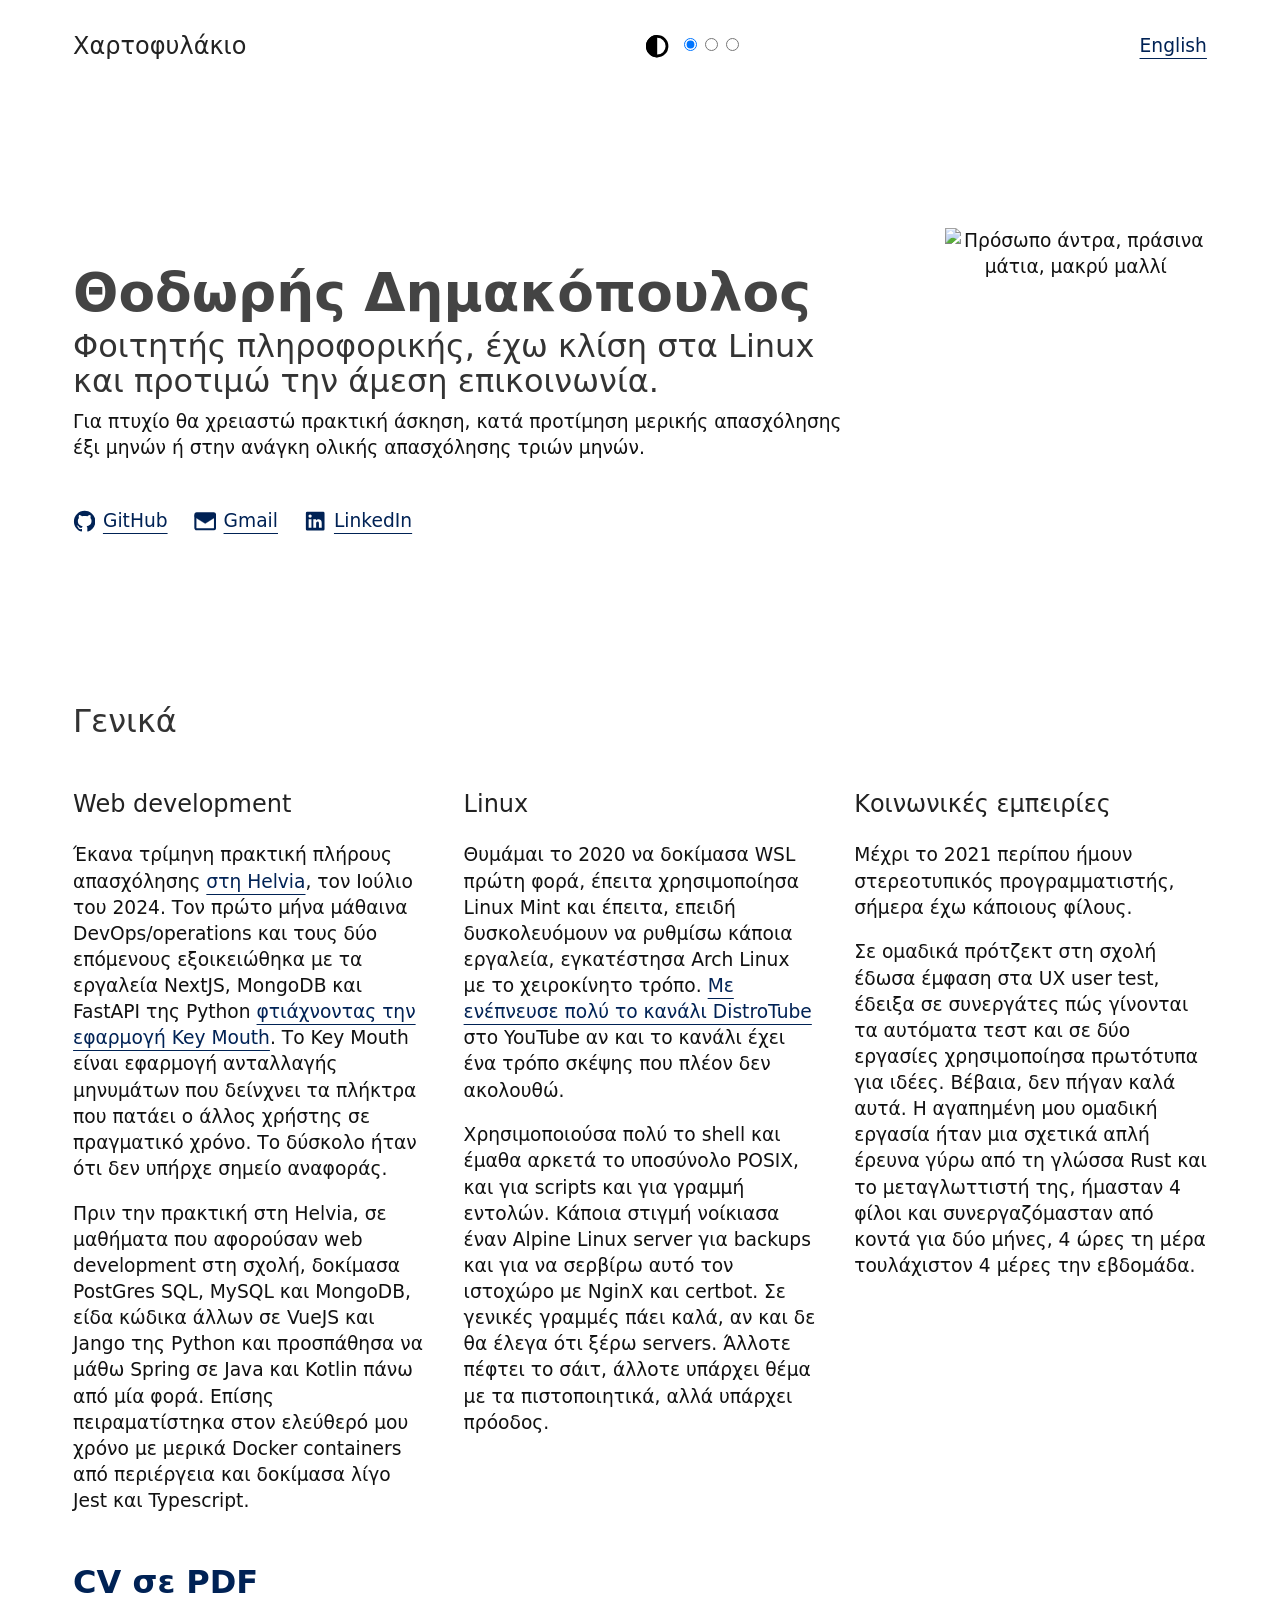
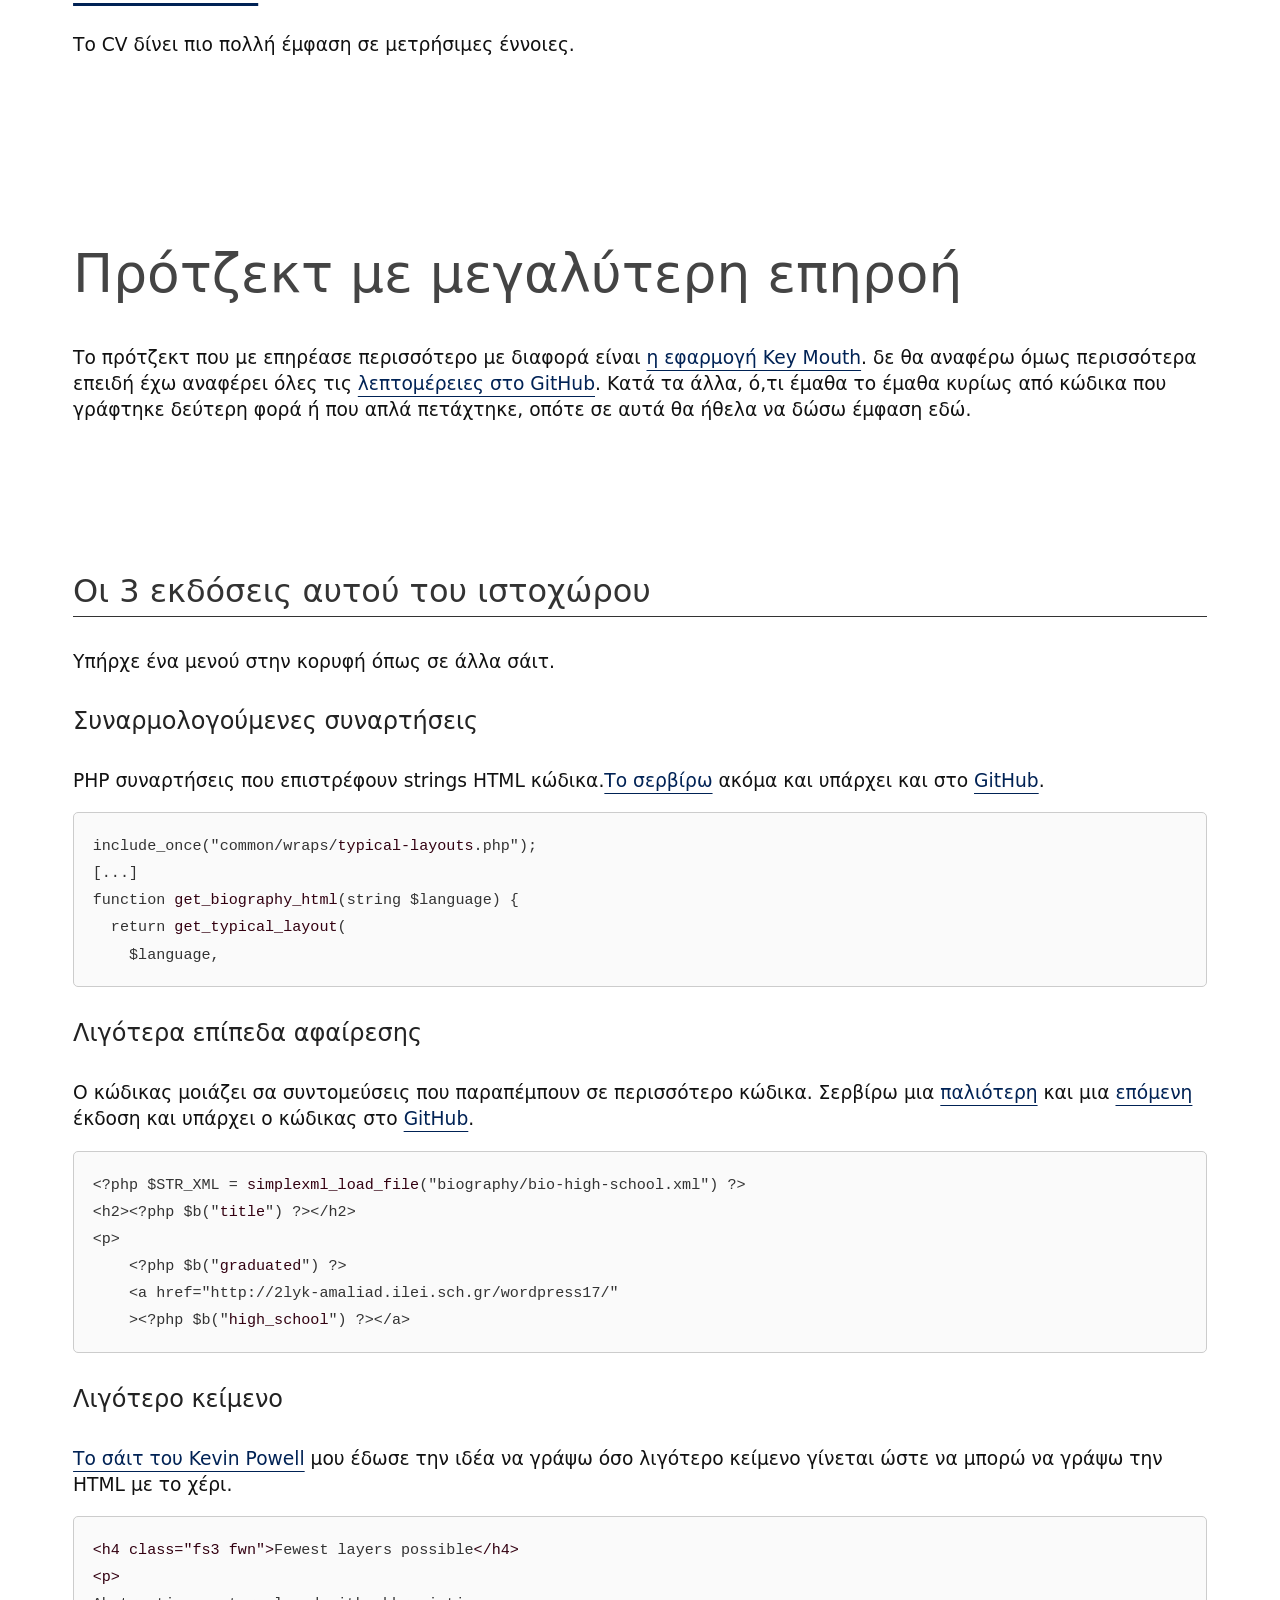
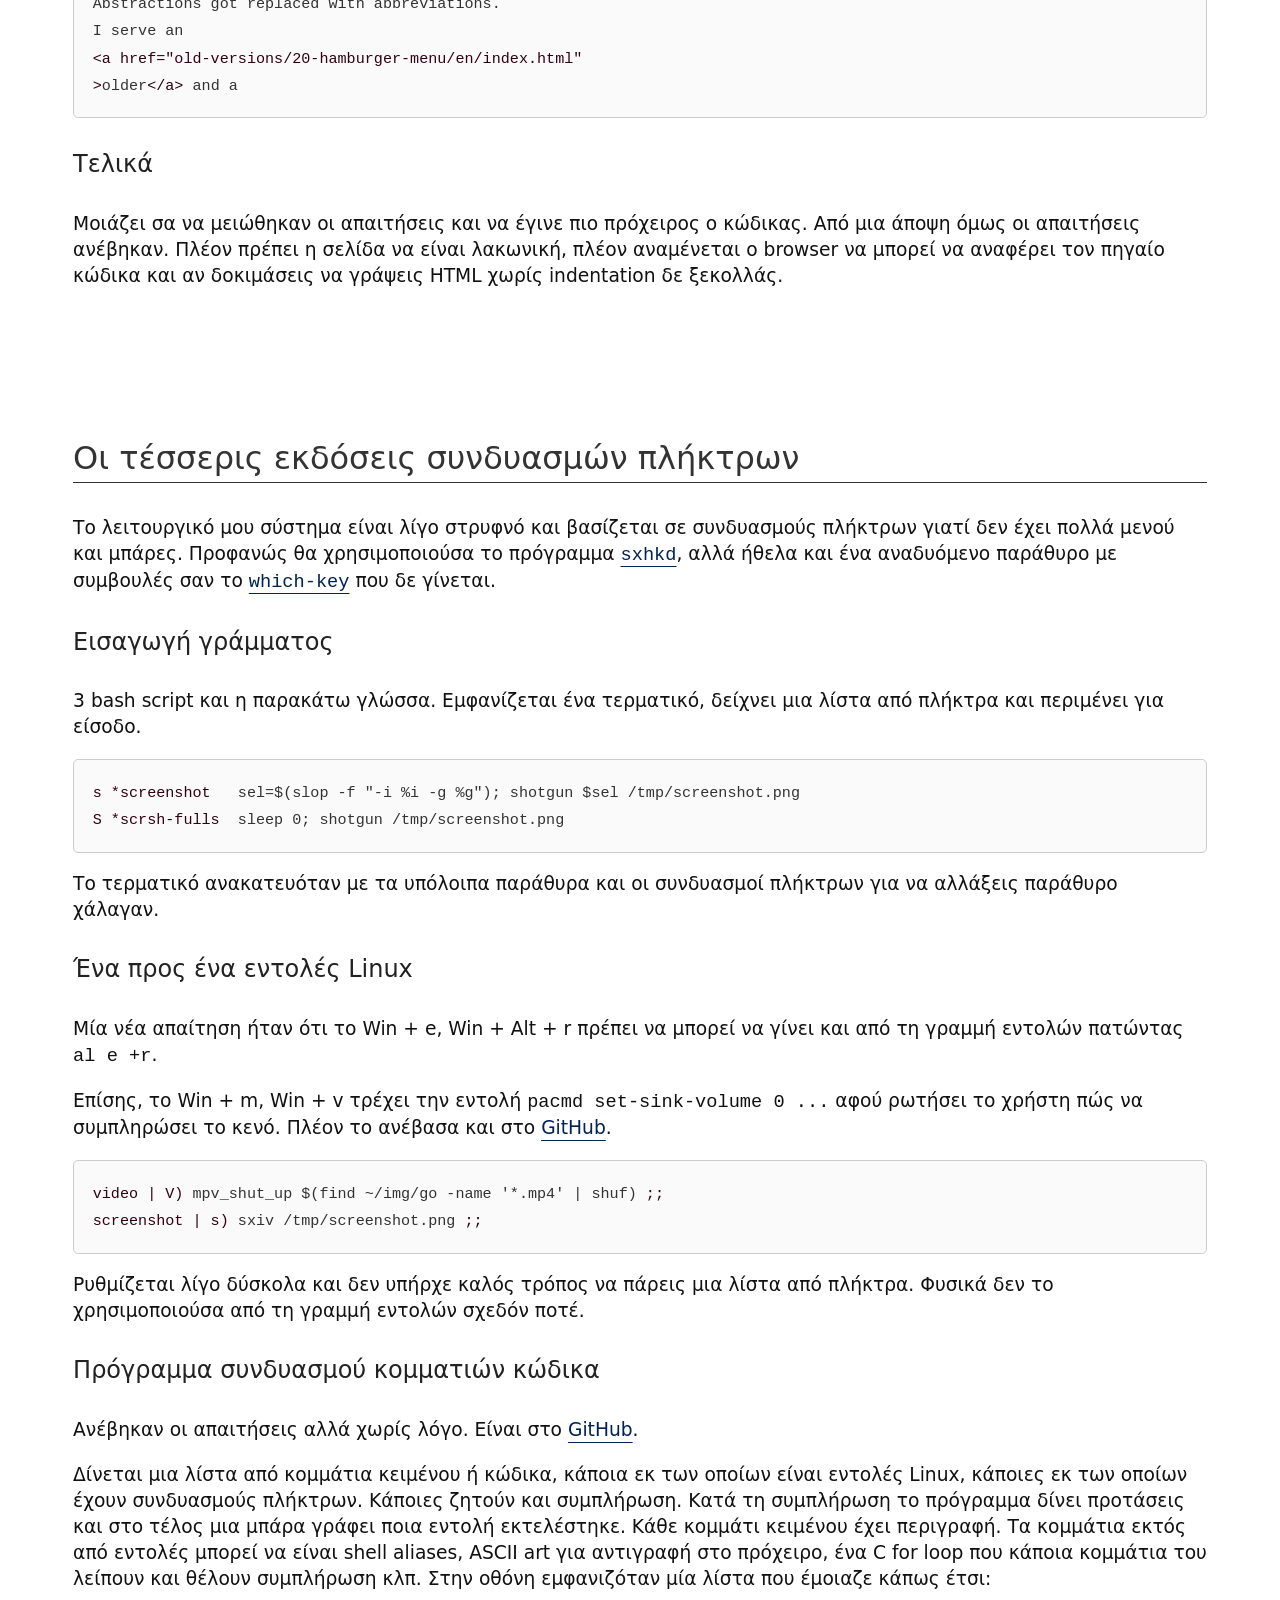
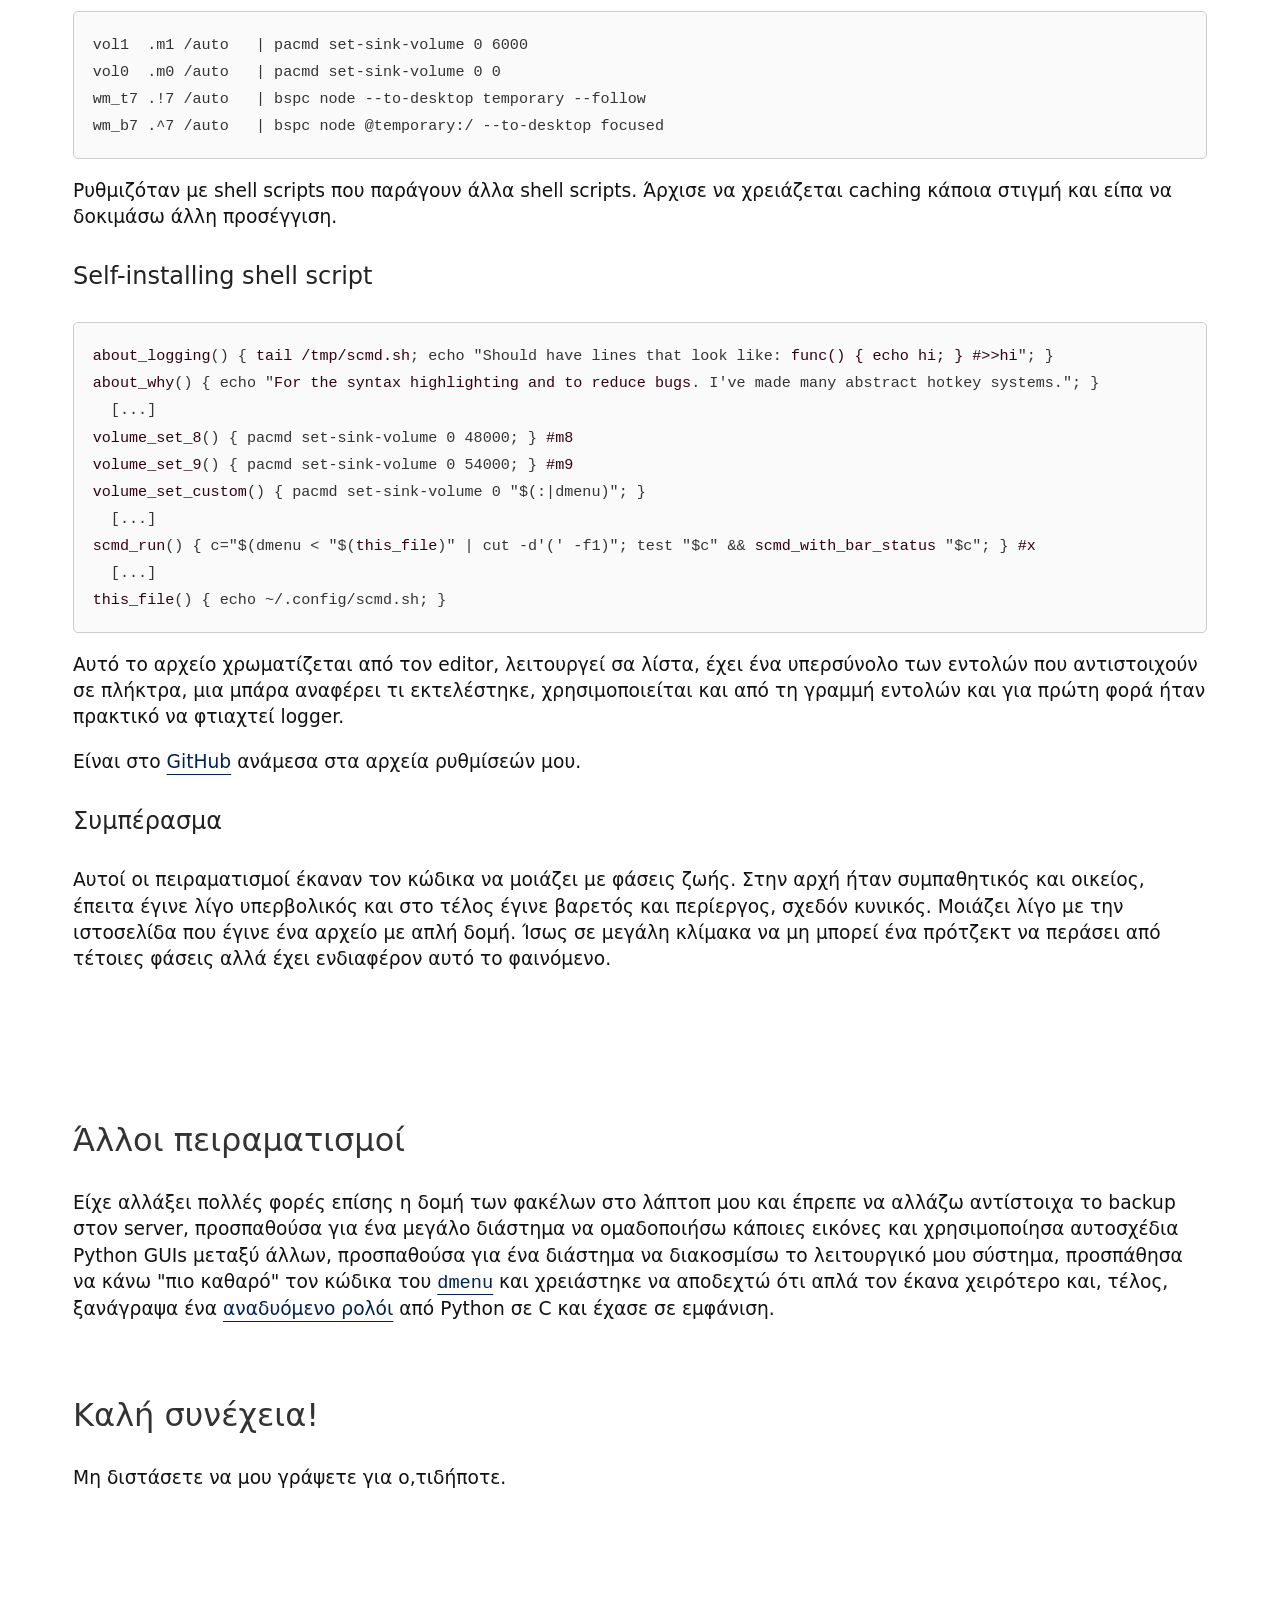
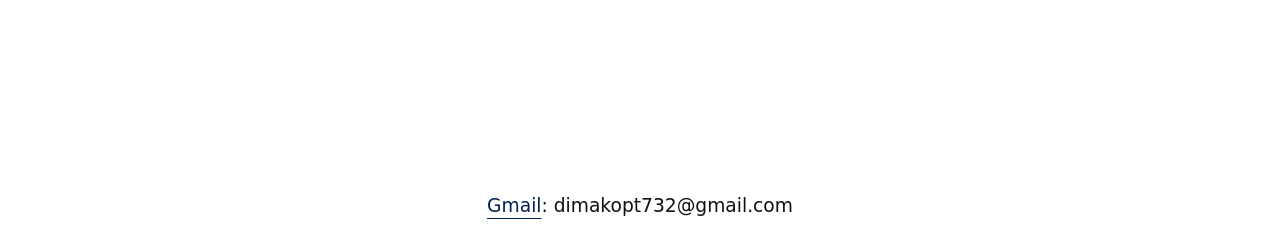
==== index-el.html @ 9cc7ae55 "visited links look less catchy, more yellow contr" ====
<!DOCTYPE HTML>
<html lang="el">
<head>
<title>Θοδωρής Δημακόπουλος</title>
<meta name="description" content="Βιογραφικό και χαρτοφυλάκιο για εργοδότες">
<meta name="viewport" content="width=device-width, initial-scale=1">
<meta charset="UTF-8">
<meta name="robots" content="index, follow">
<link rel="icon" href="favicon.ico">
<script>
function initColorScheme() {
    const prefersDark = window.matchMedia('(prefers-color-scheme: dark)').matches;
    const prefersContr = window.matchMedia('(prefers-contrast: more)').matches;
    const preferredNow = prefersDark ? (prefersContr ? "contr" : "dark") : "light";

    const lastPreferred = localStorage.getItem("portfolioColorSchemeLastPreferred");
    const last = localStorage.getItem("portfolioColorSchemeLastUsed")
    localStorage.setItem("portfolioColorSchemeLastPreferred", preferredNow);

    if (lastPreferred === preferredNow && last)
        setColorScheme(last);
    else
        setColorScheme(preferredNow);
}

initColorScheme();

function setColorScheme(value) {
    const binary = value === "contr" ? "dark" : value;
    document.querySelector("html").style.colorScheme = binary;
    document.querySelector("html").setAttribute("data-sch", value);
    localStorage.setItem("portfolioColorSchemeLastUsed", value);
}
</script>
<style>
:root { color-scheme: light dark; }

[data-sch=light] .bg { background-color: #fff; }
[data-sch=light] a { color: #025; }
[data-sch=light] a:visited { color: #302; }
[data-sch=light] .fs1 { color: #000; }
[data-sch=light] .fs2 { color: #111; }
[data-sch=light] .fs3 { color: #222; }
[data-sch=light] .fs4 { color: #333; }
[data-sch=light] .fs5 { color: #444; }

[data-sch=contr] .bg { background-color: #000; }
[data-sch=contr] a { color: #ff0; }
[data-sch=contr] a:visited { color: #ffa; }

.bg { background-color: #202028; }
a { color: #bcf; }
a:visited { color: #dcd; }
.fs1 { color: #eee; }
.fs2 { color: #ddd; }
.fs3 { color: #ccc; }
.fs4 { color: #bbb; }
.fs5 { color: #bbb; }

[data-sch=light] .code1 b { color: #301; }
[data-sch=light] .code1 {
    background-color: #fafafa;
    border: 1px solid #ccc;
    color: #333;
}

[data-sch=contr] .code1 b { color: #ff0; }
[data-sch=contr] .code1 {
    background-color: #000;
    border: 1px solid #777;
    color: #fff;
}

.code1 b { color: #da8; }
.code1 {
    background-color: #18181e;
    border: 1px solid #444;
    color: #ccc;
}

body { font-family: system-ui,sans-serif; margin: 0; }
a { text-underline-offset: 0.3em; }
pre { overflow: scroll; padding: 1em; border-radius: 5px; }
pre > code { font-size: 0.4cm; }
pre b { font-weight: normal; }
code { font-family: source-code-pro-regular,monospace; }
pre b { font-family: source-code-pro-semibold,monospace; }
@font-face {
    font-family: source-code-pro-regular;
    src: url(r/source-code-pro-regular.otf);
}
@font-face {
    font-family: source-code-pro-semibold;
    src: url(r/source-code-pro-semibold.otf);
}
.ls1 { display: flex; flex-wrap: wrap; column-gap: 1.4em; padding: 0; }
.ls1 > li { list-style: none; }
.ls1 > li > a { display: flex; align-items: center; gap: 0.4em; padding: 1em 0; }
fieldset { border: none; padding: 0; margin: 0; }
fieldset legend { float: left; }
fieldset label, fieldset input { padding: 1em 0; cursor: pointer; }
.column { margin: 0 auto; max-width: 30cm; padding: 0 1rem; }
.fs1 { font-size: 12pt; line-height: 1.4em; }
.fs2 { font-size: 14pt; line-height: 1.4em; }
.fs3 { font-size: 18pt; line-height: 1.2em; }
.fs4 { font-size: 24pt; line-height: 1.1em; }
.fs5 { font-size: 32pt; line-height: 1em; }
.fwn { font-weight: normal; }
.picstretch { display: block; text-align: center; }
.flex { display: flex; }
.w100p { width: min(12cm, 100%); }
.flexac { display: flex; align-items: center; }
.flexjc { display: flex; justify-content: center; }
.flexw { flex-wrap: wrap; }
.spc { justify-content: space-between; }
.m20 { margin: 0.6rem 0; }
.m30 { margin: 1rem 0; }
.ml2 { margin-left: 0.2em; }
.ml3 { margin-left: 0.5em; }
.ml4 { margin-left: 1em; }
.ml5 { margin-left: 4em; }
.mt1 { margin-top: 1.4cm; }
.mt2 { margin-top: 1.8cm; }
.mt3 { margin-top: 2.2cm; }
.mt4 { margin-top: 2.6cm; }
.mt5 { margin-top: 3.0cm; }
.p20 { padding: 1rem 0; }
.p30 { padding: 2rem 0; }
.pl3 { padding-left: 1em; }
.pl4 { padding-left: 2em; }
.pt2 { padding-top: 1rem; }
.gap3 { column-gap: 1cm; }
.gap4 { column-gap: 2cm; }
@media (min-width: 20cm) {
    .wide-flex { display: flex; }
    .wide-fix-size { width: min(10cm, 40vw); }
    .wide-pb { padding-bottom: 1cm; }
    .fs5 { font-size: 40pt; line-height: 1em; }
    .mt1 { margin-top: 2cm; }
    .mt2 { margin-top: 3cm; }
    .mt3 { margin-top: 4cm; }
    .mt4 { margin-top: 5cm; }
    .mt5 { margin-top: 8cm; }
}
.cards1 {
    display: grid;
    grid-template-columns: repeat(auto-fit, minmax(min(100%, 8cm), 1fr));
}
.bdb2 { border-bottom: 1px solid; padding-bottom: 0.2em; }
</style>
</head>
<body class="bg fs2">
<header class="column flexac flexw gap3 spc pt2 wide-pb">
<h1 class="fs3 fwn">
Χαρτοφυλάκιο
</h1>
<fieldset class="fs1">
<legend class="flexac">
<svg
role="img"
aria-label="Θέμα"
width="1.4em"
height="1.4em"
viewBox="0 0 16 16"
version="1.1"
id="svg1">
<g>
<circle
style="fill:none;stroke:currentColor;stroke-width:2;stroke-linejoin:round"
cy="8" cx="8" r="7" />
<path
d="m 8,16 a 8,8 0 0 1 -6.9282032,-4 8,8 0 0 1 0,-8 A 8,8 0 0 1 8,0"
fill="currentColor"/>
</g>
</svg>
</legend>
<input
type="radio" name="theme" value="light" id="theme-light" title="Ανοιχτό θέμα" class="ml4"
><input
 type="radio" name="theme" value="dark" id="theme-dark" title="Σκούρο θέμα"
 ><input
  type="radio" name="theme" value="contr" id="theme-contr" title="Έντονη αντίθεση"
  >
<script>
  let q = "input[type=radio][name=theme]"
  const themeRadios = document.querySelectorAll(q);
  const sch = document.querySelector("html").getAttribute("data-sch");
  for (let r of themeRadios) {
      const v = r.getAttribute("value")
      if (v == sch) r.checked = true;
      r.onchange = function(_) {setColorScheme(v)}
  }
</script>
</fieldset>
<a class="p20" href="index.html">English</a>
</header>
<main class="column">
<div class="wide-flex gap4">
<section>
<h2 class="fs5 fwn m20 mt3">
<!-- στα Αγγλικά εδώ λέει I'm χωρίς strong -->
<strong>Θοδωρής Δημακόπουλος</strong>
</h2>
<p class="fs4 m20">
Φοιτητής πληροφορικής, έχω κλίση στα Linux
και προτιμώ την άμεση επικοινωνία.
</p>
<p class="m20">
Για πτυχίο θα χρειαστώ πρακτική άσκηση,
κατά προτίμηση μερικής απασχόλησης έξι μηνών
ή στην ανάγκη ολικής απασχόλησης τριών μηνών.
</p>
</section>
<picture class="picstretch mt2">
<source
srcset="r/face-512x512-lossless-1-compr-4.webp"
type="image/webp">
<img
class="w100p wide-fix-size"
src="r/face-512x512.png"
alt="Πρόσωπο άντρα, πράσινα μάτια, μακρύ μαλλί"
>
</picture>
</div>
<ul class="fs2 ls1">

<li>
<a href="https://github.com/TheodoreAlenas/">
<svg
aria-hidden="true"
viewBox="0 0 24 24"
version="1.1"
width="1.2em"
height="1.2em"
fill="currentColor"
>
    <path d="M12.5.75C6.146.75 1 5.896 1 12.25c0 5.089 3.292 9.387 7.863 10.91.575.101.79-.244.79-.546 0-.273-.014-1.178-.014-2.142-2.889.532-3.636-.704-3.866-1.35-.13-.331-.69-1.352-1.18-1.625-.402-.216-.977-.748-.014-.762.906-.014 1.553.834 1.769 1.179 1.035 1.74 2.688 1.25 3.349.948.1-.747.402-1.25.733-1.538-2.559-.287-5.232-1.279-5.232-5.678 0-1.25.445-2.285 1.178-3.09-.115-.288-.517-1.467.115-3.048 0 0 .963-.302 3.163 1.179.92-.259 1.897-.388 2.875-.388.977 0 1.955.13 2.875.388 2.2-1.495 3.162-1.179 3.162-1.179.633 1.581.23 2.76.115 3.048.733.805 1.179 1.825 1.179 3.09 0 4.413-2.688 5.39-5.247 5.678.417.36.776 1.05.776 2.128 0 1.538-.014 2.774-.014 3.162 0 .302.216.662.79.547C20.709 21.637 24 17.324 24 12.25 24 5.896 18.854.75 12.5.75Z"></path>
</svg>
GitHub
</a>
</li>

<li>
<a href="mailto:dimakopt732@gmail.com">
<svg
aria-hidden="true"
viewBox="0 0 460.8 460.8"
width="1.2em"
height="1.2em"
>
<defs/>
<rect id="shape0" transform="translate(28.5495652173912, 66.1147826086956)" fill="none" stroke="currentColor" stroke-width="43.2" stroke-linecap="square" stroke-linejoin="bevel" width="403.700869565217" height="330.073043478261" rx="25.6488771266541" ry="33.3384813145267"/><path id="shape1" transform="translate(20.0347826086957, 77.1339130434782)" fill="currentColor" fill-rule="evenodd" stroke="currentColor" stroke-width="7.2" stroke-linecap="square" stroke-linejoin="bevel" d="M1.50261 72.0311L210.365 202.852L417.224 70.4421L417.725 21.1856L394.685 0L26.0452 0L0 19.5967Z"/>
</svg>
Gmail
</a>
</li>

<li>
<a href="https://www.linkedin.com/in/theodoros-dimakopoulos-726ba1289/">
<svg
aria-hidden="true"
viewBox="0 0 24 24"
fill="currentColor"
width="1.2em"
height="1.2em"
>
<path d="M20.5 2h-17A1.5 1.5 0 002 3.5v17A1.5 1.5 0 003.5 22h17a1.5 1.5 0 001.5-1.5v-17A1.5 1.5 0 0020.5 2zM8 19H5v-9h3zM6.5 8.25A1.75 1.75 0 118.3 6.5a1.78 1.78 0 01-1.8 1.75zM19 19h-3v-4.74c0-1.42-.6-1.93-1.38-1.93A1.74 1.74 0 0013 14.19a.66.66 0 000 .14V19h-3v-9h2.9v1.3a3.11 3.11 0 012.7-1.4c1.55 0 3.36.86 3.36 3.66z"></path>
</svg>
LinkedIn
</a>
</li>

</ul>
<h2 class="mt3 fs4 fwn"
>Γενικά</h2>
<div class="cards1 gap3">
<section>
<h3 class="fs3 fwn">Web development</h3>
<p>
Έκανα τρίμηνη πρακτική πλήρους απασχόλησης
<a href="https://helvia.ai/">
στη Helvia</a>,
τον Ιούλιο του 2024.
Τον πρώτο μήνα μάθαινα DevOps/operations και τους δύο επόμενους
εξοικειώθηκα με τα εργαλεία NextJS, MongoDB και FastAPI της Python
<a href="https://theodoros-d-alenas.site/key-mouth/"
>φτιάχνοντας την εφαρμογή Key Mouth</a>.
Το Key Mouth είναι εφαρμογή ανταλλαγής μηνυμάτων που δείνχνει τα
πλήκτρα που πατάει ο άλλος χρήστης σε πραγματικό χρόνο.
Το δύσκολο ήταν ότι δεν υπήρχε σημείο αναφοράς.
</p>
<p>
Πριν την πρακτική στη Helvia, σε μαθήματα που αφορούσαν web development
στη σχολή, δοκίμασα PostGres SQL, MySQL και MongoDB,
είδα κώδικα άλλων σε VueJS και Jango της Python και
προσπάθησα να μάθω Spring σε Java και Kotlin πάνω από μία φορά.
Επίσης πειραματίστηκα στον ελεύθερό μου χρόνο με μερικά Docker containers
από περιέργεια και δοκίμασα λίγο Jest και Typescript.
</p>
</section>
<section>
<h3 class="fs3 fwn">Linux</h3>
<p>
Θυμάμαι το 2020 να δοκίμασα WSL πρώτη φορά, έπειτα χρησιμοποίησα
Linux Mint και έπειτα, επειδή δυσκολευόμουν να ρυθμίσω κάποια εργαλεία,
εγκατέστησα Arch Linux με το χειροκίνητο τρόπο.
<a href="https://www.youtube.com/@DistroTube"
>Με ενέπνευσε πολύ το κανάλι DistroTube</a>
στο YouTube
αν και το κανάλι έχει ένα τρόπο σκέψης που πλέον δεν ακολουθώ.
</p>
<p>
Χρησιμοποιούσα πολύ το shell και έμαθα αρκετά το υποσύνολο POSIX,
και για scripts και για γραμμή εντολών.
Κάποια στιγμή νοίκιασα έναν Alpine Linux server
για backups και για να σερβίρω αυτό τον ιστοχώρο με NginX και certbot.
Σε γενικές γραμμές πάει καλά, αν και δε θα έλεγα ότι ξέρω servers.
Άλλοτε πέφτει το σάιτ,
άλλοτε υπάρχει θέμα με τα πιστοποιητικά,
αλλά υπάρχει πρόοδος.
</p>
</section>
<section>
<h3 class="fs3 fwn">Κοινωνικές εμπειρίες</h3>
<p>
Μέχρι το 2021 περίπου ήμουν στερεοτυπικός προγραμματιστής,
σήμερα έχω κάποιους φίλους.
</p>
<p>
Σε ομαδικά πρότζεκτ στη σχολή
έδωσα έμφαση στα UX user test,
έδειξα σε συνεργάτες πώς γίνονται τα αυτόματα τεστ
και σε δύο εργασίες χρησιμοποίησα πρωτότυπα για ιδέες.
Βέβαια, δεν πήγαν καλά αυτά.
Η αγαπημένη μου ομαδική εργασία ήταν μια σχετικά απλή έρευνα
γύρω από τη γλώσσα Rust και το μεταγλωττιστή της,
ήμασταν 4 φίλοι και συνεργαζόμασταν από κοντά
για δύο μήνες, 4 ώρες τη μέρα τουλάχιστον 4 μέρες την εβδομάδα.
</p>
</section>
</div>

<h3 class="fs4 fwn">
<a href="r/cv-2024-10-10.pdf" style="font-weight: bold"
>CV σε PDF</a>
</h3>
<p>
Το CV δίνει πιο πολλή έμφαση σε μετρήσιμες έννοιες.
</p>


<h2 class="fs5 fwn mt4">Πρότζεκτ με μεγαλύτερη επηροή</h2>
<p>
Το πρότζεκτ που με επηρέασε περισσότερο με διαφορά είναι
<a href="https://theodoros-d-alenas.site/key-mouth/"
>η εφαρμογή Key Mouth</a>.
δε θα αναφέρω όμως περισσότερα επειδή έχω αναφέρει όλες τις
<a href="https://github.com/TheodoreAlenas/key-mouth"
>λεπτομέρειες στο GitHub</a>.
Κατά τα άλλα, ό,τι έμαθα το έμαθα κυρίως από κώδικα που γράφτηκε δεύτερη φορά
ή που απλά πετάχτηκε, οπότε σε αυτά θα ήθελα να δώσω έμφαση εδώ.
</p>
<h3 class="fs4 fwn bdb2 mt3">Οι 3 εκδόσεις αυτού του ιστοχώρου</h3>
<p>
Υπήρχε ένα μενού στην κορυφή όπως σε άλλα σάιτ.
</p>
<h4 class="fs3 fwn">Συναρμολογούμενες συναρτήσεις</h4>
<p>
PHP συναρτήσεις που επιστρέφουν strings HTML κώδικα.<a href="old-versions/13-before-abandoning/en/index.html"
>Το σερβίρω</a> ακόμα και υπάρχει και στο
<a href="https://github.com/TheodoreAlenas/personal-website-1/"
>GitHub</a>.
</p>
<pre class="code1"><code>include_once(&quot;common/wraps/<b>typical-layouts</b>.php&quot;);
[...]
function <b>get_biography_html</b>(string $language) &lbrace;
  return <b>get_typical_layout</b>&lpar;
    $language,</code></pre>

<h4 class="fs3 fwn">Λιγότερα επίπεδα αφαίρεσης</h4>
<p>
Ο κώδικας μοιάζει σα συντομεύσεις που παραπέμπουν σε περισσότερο κώδικα.
Σερβίρω μια
<a href="old-versions/20-hamburger-menu/en/index.html"
>παλιότερη</a> και μια
<a href="old-versions/21-blue-mountains-many-themes/en/index.html"
>επόμενη</a> έκδοση
και υπάρχει ο κώδικας στο
<a href="https://github.com/TheodoreAlenas/personal-website-2/"
>GitHub</a>.
</p>
<pre class="code1"><code>&lt;?php $STR_XML = <b>simplexml_load_file</b>(&quot;biography/bio-high-school.xml&quot;) ?&gt;
&lt;h2&gt;&lt;?php $b(&quot;<b>title</b>&quot;) ?&gt;&lt;/h2&gt;
&lt;p&gt;
    &lt;?php $b(&quot;<b>graduated</b>&quot;) ?&gt;
    &lt;a href=&quot;http://2lyk-amaliad.ilei.sch.gr/wordpress17/&quot;
    &gt;&lt;?php $b(&quot;<b>high_school</b>&quot;) ?&gt;&lt;/a&gt;</code></pre>
<h4 class="fs3 fwn">Λιγότερο κείμενο</h4>
<p>
<a href="https://www.kevinpowell.co/">Το σάιτ του Kevin Powell</a>
μου έδωσε την ιδέα να γράψω όσο λιγότερο κείμενο γίνεται
ώστε να μπορώ να γράψω την HTML με το χέρι.
</p>
<pre class="code1"><code><b>&lt;h4 class=&quot;fs3 fwn&quot;&gt;</b>Fewest layers possible<b>&lt;/h4&gt;</b>
<b>&lt;p&gt;</b>
Abstractions got replaced with abbreviations.
I serve an
<b>&lt;a href=&quot;old-versions/20-hamburger-menu/en/index.html&quot;
&gt;</b>older<b>&lt;/a&gt;</b> and a</code></pre>
<h4 class="fs3 fwn">Τελικά</h4>
<p>
Μοιάζει σα να μειώθηκαν οι απαιτήσεις και να έγινε πιο πρόχειρος ο κώδικας.
Από μια άποψη όμως οι απαιτήσεις ανέβηκαν.
Πλέον πρέπει η σελίδα να είναι λακωνική,
πλέον αναμένεται ο browser να μπορεί να αναφέρει τον πηγαίο κώδικα
και αν δοκιμάσεις να γράψεις HTML χωρίς indentation δε ξεκολλάς.
</p>
<h3 class="fs4 fwn bdb2 mt3">Οι τέσσερις εκδόσεις συνδυασμών πλήκτρων</h4>
<p>
Το λειτουργικό μου σύστημα είναι λίγο στρυφνό και βασίζεται σε
συνδυασμούς πλήκτρων γιατί δεν έχει πολλά μενού και μπάρες.
Προφανώς θα χρησιμοποιούσα το πρόγραμμα
<a href="https://github.com/baskerville/sxhkd"><code>sxhkd</code></a>,
αλλά ήθελα και ένα αναδυόμενο παράθυρο με συμβουλές σαν το
<a href="https://github.com/folke/which-key.nvim"><code>which-key</code></a>
που δε γίνεται.
</p>
<h4 class="fs3 fwn">Εισαγωγή γράμματος</h4>
<p>
3 bash script και η παρακάτω γλώσσα.
Εμφανίζεται ένα τερματικό, δείχνει μια λίστα από πλήκτρα και περιμένει για είσοδο.
</p>
<pre class="code1"><code><b>s *screenshot</b>   sel=$(slop -f &quot;-i %i -g %g&quot;); shotgun $sel /tmp/screenshot.png
<b>S *scrsh-fulls</b>  sleep 0; shotgun /tmp/screenshot.png</code></pre>
<p>
Το τερματικό ανακατευόταν με τα υπόλοιπα παράθυρα
και οι συνδυασμοί πλήκτρων για να αλλάξεις παράθυρο χάλαγαν.
</p>
<h4 class="fs3 fwn">Ένα προς ένα εντολές Linux</h4>
<p>
Μία νέα απαίτηση ήταν ότι το
Win + e, Win + Alt + r
πρέπει να μπορεί να γίνει και από τη γραμμή εντολών πατώντας
<code>al e +r</code>.
</p>
<p>
Επίσης, το Win + m, Win + v
τρέχει την εντολή <code>pacmd set-sink-volume 0 ...</code>
αφού ρωτήσει το χρήστη πώς να συμπληρώσει το κενό.
Πλέον το ανέβασα και στο
<a href="https://github.com/TheodoreAlenas/hotkey-system-2-alk"
>GitHub</a>.
</p>
<pre class="code1"><code><b>video | V)</b> mpv_shut_up $(find ~/img/go -name '*.mp4' | shuf) <b>;;</b>
<b>screenshot | s)</b> sxiv /tmp/screenshot.png <b>;;</b></code></pre>
<p>
Ρυθμίζεται λίγο δύσκολα και δεν υπήρχε καλός τρόπος να πάρεις μια λίστα
από πλήκτρα.
Φυσικά δεν το χρησιμοποιούσα από τη γραμμή εντολών σχεδόν ποτέ.
</p>
<h4 class="fs3 fwn">Πρόγραμμα συνδυασμού κομματιών κώδικα</h4>
<p>
Ανέβηκαν οι απαιτήσεις
αλλά χωρίς λόγο.
Είναι στο
<a href="https://github.com/TheodoreAlenas/alsnip/blob/main/example-config/reset.sh"
>GitHub</a>.
</p>
<p>
Δίνεται μια λίστα από κομμάτια κειμένου ή κώδικα,
κάποια εκ των οποίων είναι εντολές Linux,
κάποιες εκ των οποίων έχουν συνδυασμούς πλήκτρων.
Κάποιες ζητούν και συμπλήρωση.
Κατά τη συμπλήρωση το πρόγραμμα δίνει προτάσεις
και στο τέλος μια μπάρα γράφει ποια εντολή εκτελέστηκε.
Κάθε κομμάτι κειμένου έχει περιγραφή.
Τα κομμάτια εκτός από εντολές μπορεί να είναι shell aliases,
ASCII art για αντιγραφή στο πρόχειρο,
ένα C for loop που κάποια κομμάτια του λείπουν και θέλουν συμπλήρωση κλπ.
Στην οθόνη εμφανιζόταν μία λίστα που έμοιαζε κάπως έτσι:
</p>
<pre class="code1"><code>vol1  .m1 /auto   | pacmd set-sink-volume 0 6000
vol0  .m0 /auto   | pacmd set-sink-volume 0 0
wm_t7 .!7 /auto   | bspc node --to-desktop temporary --follow
wm_b7 .^7 /auto   | bspc node @temporary:/ --to-desktop focused</code></pre>
<p>
Ρυθμιζόταν με shell scripts που παράγουν άλλα shell scripts.
Άρχισε να χρειάζεται caching κάποια στιγμή και είπα να δοκιμάσω άλλη προσέγγιση.
</p>
<h4 class="fs3 fwn">Self-installing shell script</h4>
<pre class="code1"><code><b>about_logging</b>() { <b>tail /tmp/scmd.sh</b>; echo &quot;Should have lines that look like: <b>func() { echo hi; } #>>hi</b>&quot;; }
<b>about_why</b>() { echo &quot;<b>For the syntax highlighting and to reduce bugs</b>. I've made many abstract hotkey systems.&quot;; }
  [...]
<b>volume_set_8</b>() { pacmd set-sink-volume 0 48000; } <b>#m8</b>
<b>volume_set_9</b>() { pacmd set-sink-volume 0 54000; } <b>#m9</b>
<b>volume_set_custom</b>() { pacmd set-sink-volume 0 &quot;$(:|dmenu)&quot;; }
  [...]
<b>scmd_run</b>() &lbrace; c=&quot;$(dmenu &lt; &quot;$(<b>this_file</b>)&quot; | cut -d&#039;(&#039; -f1)&quot;; test &quot;$c&quot; &amp;&amp; <b>scmd_with_bar_status</b> &quot;$c&quot;; &rbrace; <b>#x</b>
  [...]
<b>this_file</b>() { echo ~/.config/scmd.sh; }</code></pre>
<p>
Αυτό το αρχείο χρωματίζεται από τον editor,
λειτουργεί σα λίστα, έχει ένα υπερσύνολο των εντολών που αντιστοιχούν σε πλήκτρα,
μια μπάρα αναφέρει τι εκτελέστηκε,
χρησιμοποιείται και από τη γραμμή εντολών
και για πρώτη φορά ήταν πρακτικό να φτιαχτεί logger.
</p>
<p>
Είναι στο
<a href="https://github.com/TheodoreAlenas/dotfiles/blob/main/scmd.sh"
>GitHub</a>
ανάμεσα στα αρχεία ρυθμίσεών μου.
</p>
<h4 class="fs3 fwn">Συμπέρασμα</h4>
<p>
Αυτοί οι πειραματισμοί έκαναν τον κώδικα να μοιάζει με φάσεις ζωής.
Στην αρχή ήταν συμπαθητικός και οικείος,
έπειτα έγινε λίγο υπερβολικός και στο τέλος
έγινε βαρετός και περίεργος, σχεδόν κυνικός.
Μοιάζει λίγο με την ιστοσελίδα που έγινε ένα αρχείο με απλή δομή.
Ίσως σε μεγάλη κλίμακα να μη μπορεί ένα πρότζεκτ να περάσει από
τέτοιες φάσεις αλλά έχει ενδιαφέρον αυτό το φαινόμενο.
</p>
<h3 class="fs4 fwn mt3">Άλλοι πειραματισμοί</h4>
<p>
Είχε αλλάξει πολλές φορές επίσης η δομή των φακέλων στο λάπτοπ μου
και έπρεπε να αλλάζω αντίστοιχα το backup στον server,
προσπαθούσα για ένα μεγάλο διάστημα να ομαδοποιήσω κάποιες εικόνες
και χρησιμοποίησα αυτοσχέδια Python GUIs μεταξύ άλλων,
προσπαθούσα για ένα διάστημα να διακοσμίσω το λειτουργικό μου σύστημα,
προσπάθησα να κάνω &quot;πιο καθαρό&quot; τον κώδικα του
<a href="https://tools.suckless.org/dmenu/"><code>dmenu</code></a>
και χρειάστηκε να αποδεχτώ ότι απλά τον έκανα χειρότερο και, τέλος,
ξανάγραψα ένα
<a href="https://github.com/TheodoreAlenas/"
>αναδυόμενο ρολόι</a>
από Python σε C και έχασε σε εμφάνιση.
</p>
<h3 class="fs4 fwn mt1">Καλή συνέχεια!</h3>
<p>
Μη διστάσετε να μου γράψετε για ο,τιδήποτε.
</p>
<p class="mt5" style="text-align: center">
<a href="mailto:dimakopt732@gmail.com"
>Gmail</a>: dimakopt732@gmail.com
</p>
</main>
</body>
</html>
<!--
    Copyright (c) 2024 Dimakopoulos Theodoros <dimakopt732@gmail.com>

    Permission is hereby granted, free of charge, to any person obtaining a copy
    of this software and associated documentation files (the "Software"), to deal
    in the Software without restriction, including without limitation the rights
    to use, copy, modify, merge, publish, distribute, sublicense, and/or sell
    copies of the Software, and to permit persons to whom the Software is
    furnished to do so, subject to the following conditions:

    The above copyright notice and this permission notice shall be included in all
    copies or substantial portions of the Software.

    THE SOFTWARE IS PROVIDED "AS IS", WITHOUT WARRANTY OF ANY KIND, EXPRESS OR
    IMPLIED, INCLUDING BUT NOT LIMITED TO THE WARRANTIES OF MERCHANTABILITY,
    FITNESS FOR A PARTICULAR PURPOSE AND NONINFRINGEMENT. IN NO EVENT SHALL THE
    AUTHORS OR COPYRIGHT HOLDERS BE LIABLE FOR ANY CLAIM, DAMAGES OR OTHER
    LIABILITY, WHETHER IN AN ACTION OF CONTRACT, TORT OR OTHERWISE, ARISING FROM,
    OUT OF OR IN CONNECTION WITH THE SOFTWARE OR THE USE OR OTHER DEALINGS IN THE
    SOFTWARE.
-->
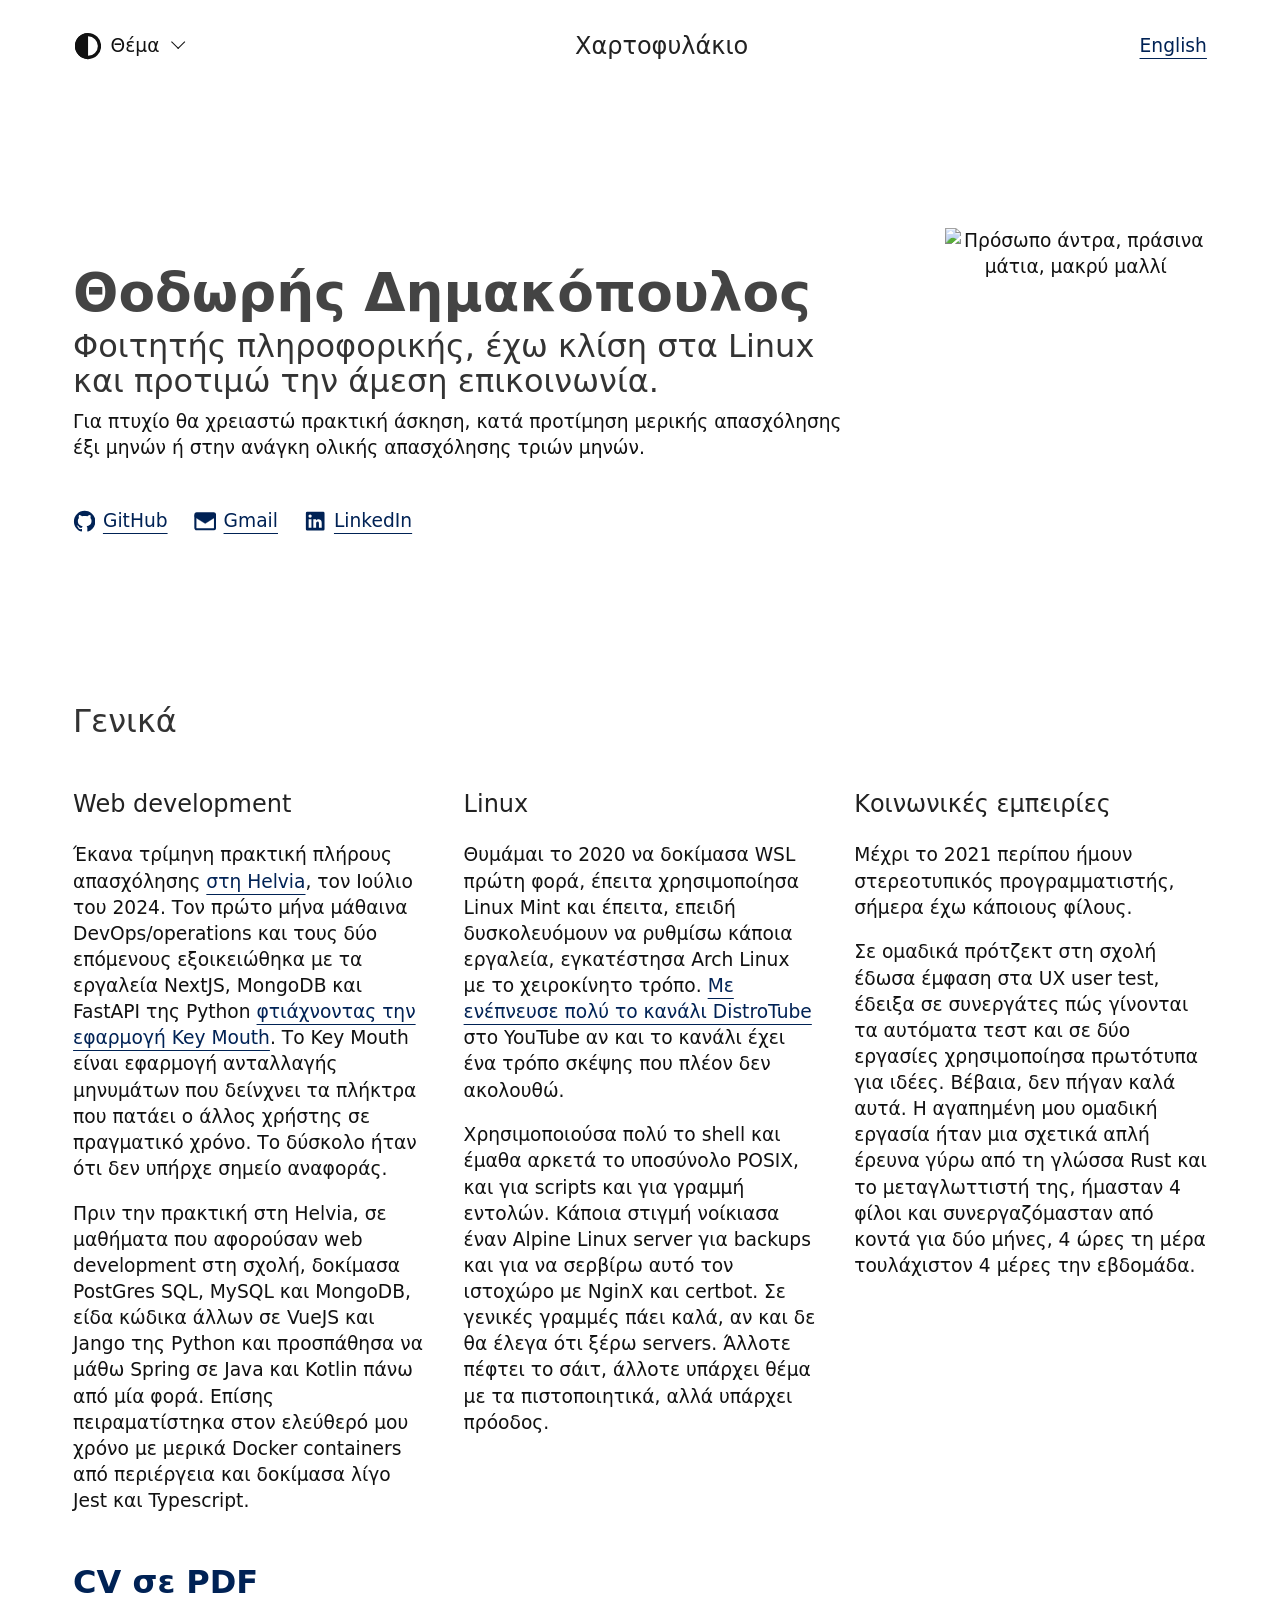
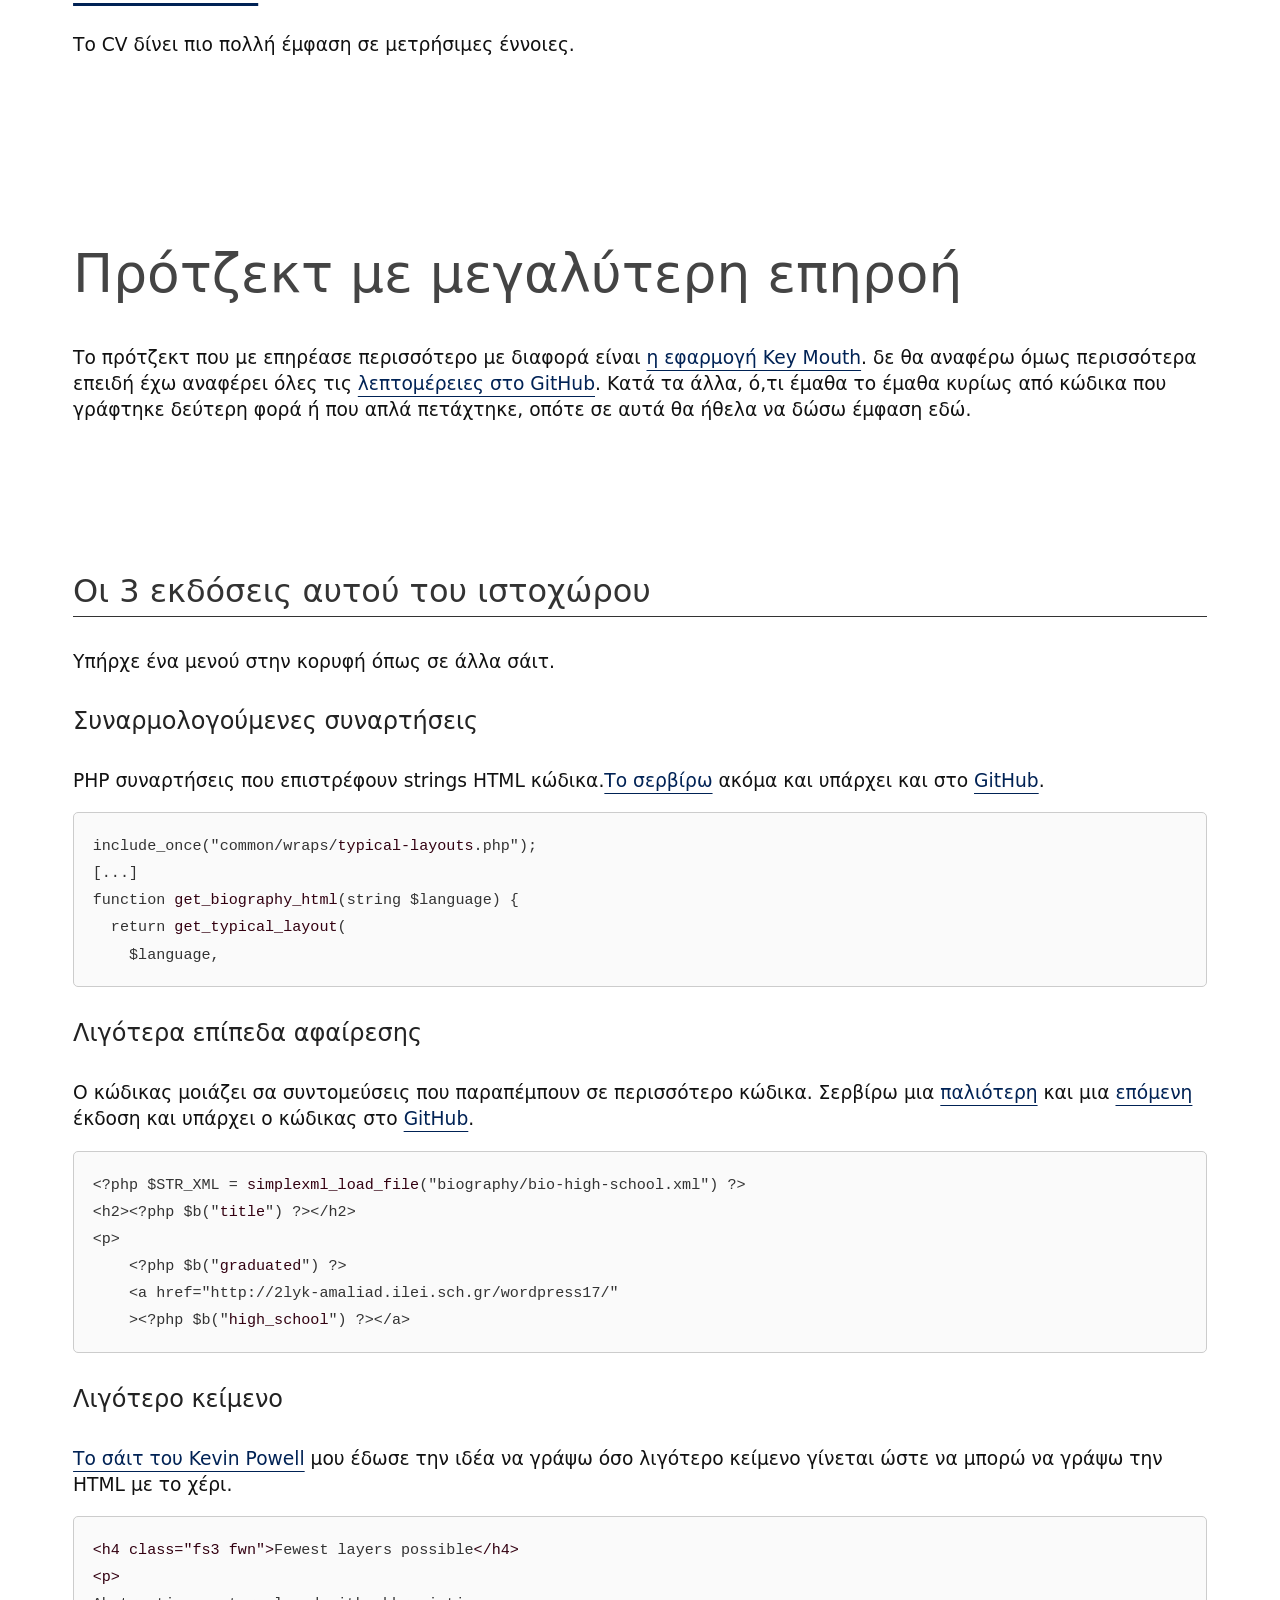
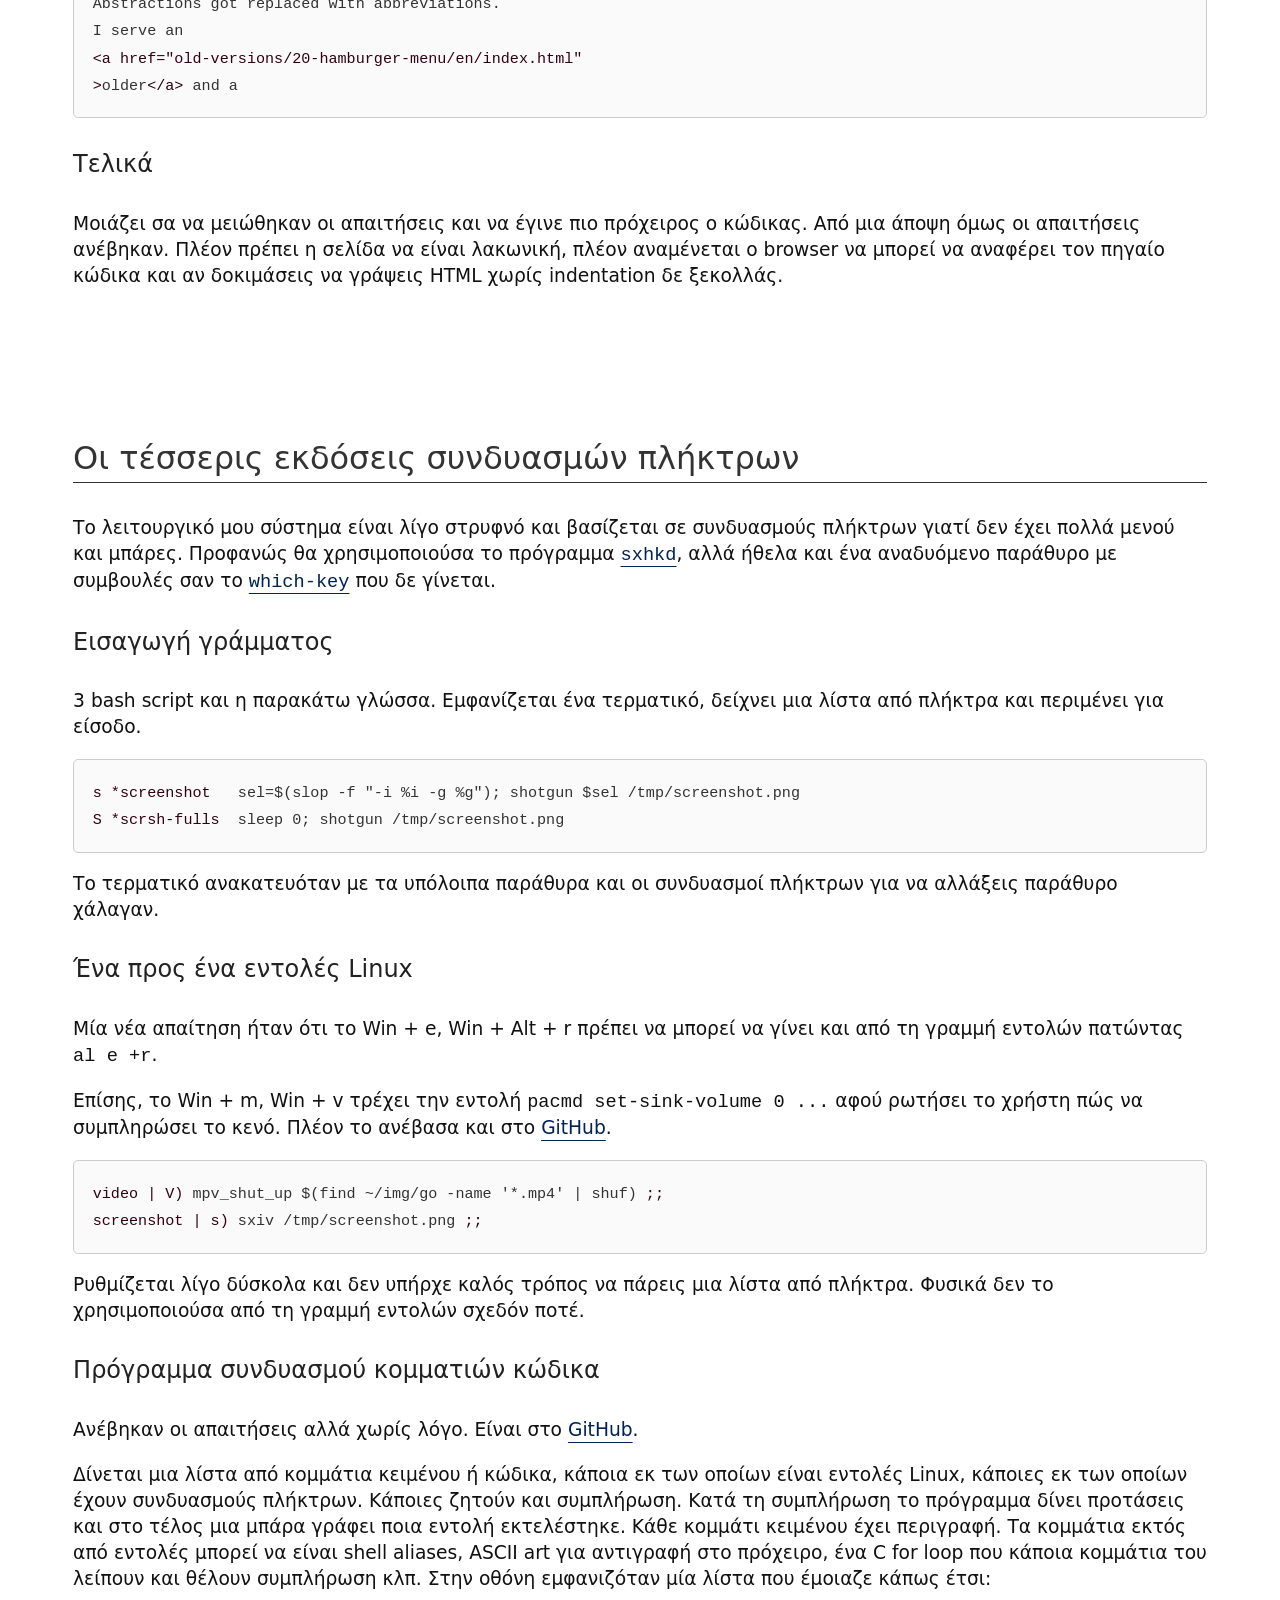
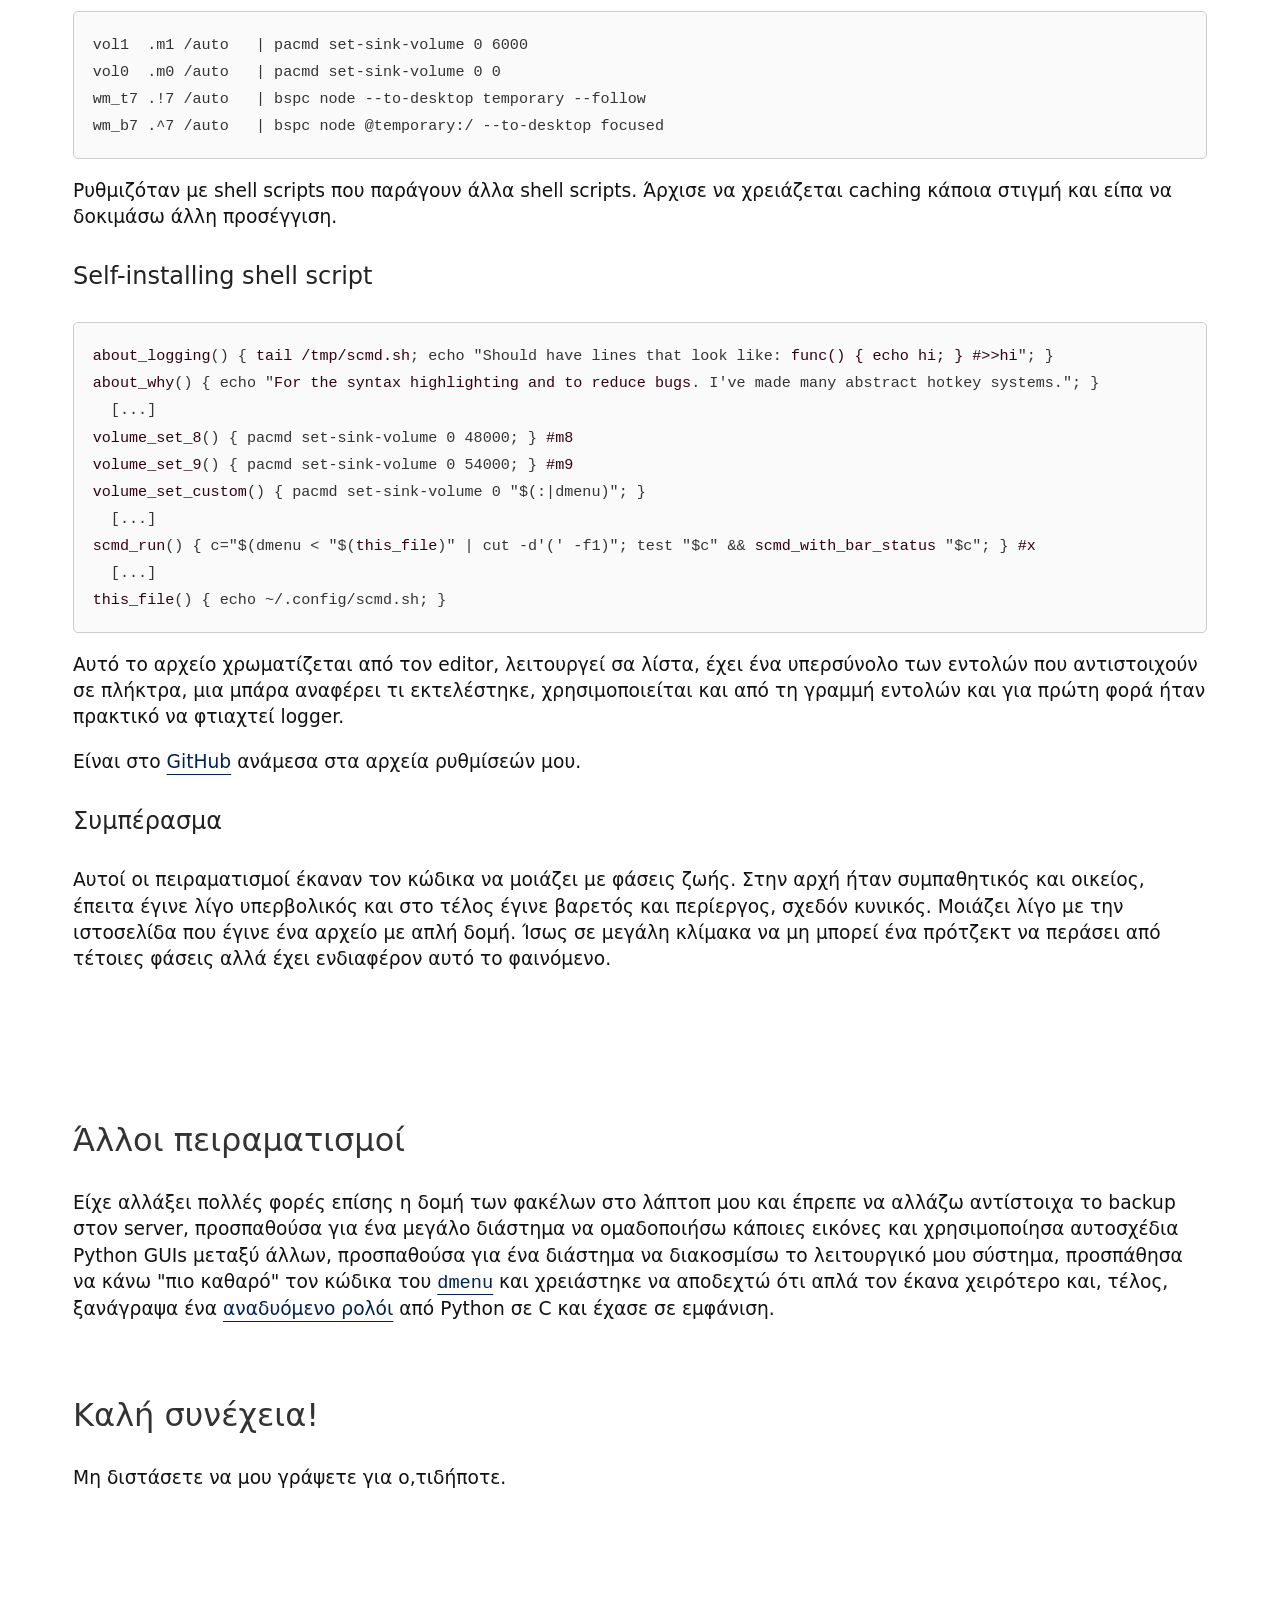
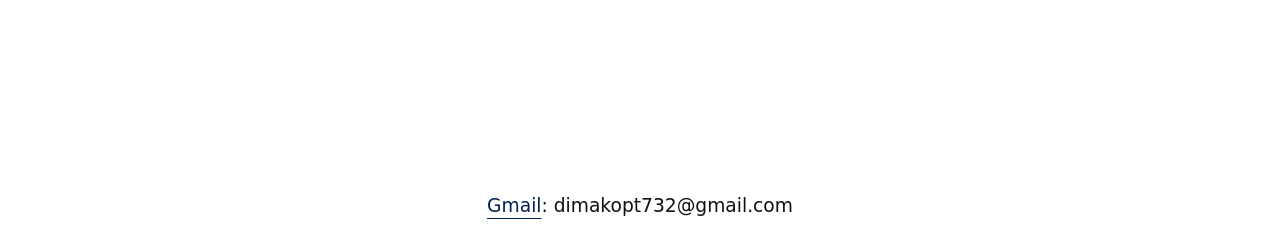
==== commit 1c55bbea: "theme modal box widget" ====
--- a/index-el.html
+++ b/index-el.html
@@ -48,7 +48,7 @@
 [data-sch=contr] a { color: #ff0; }
 [data-sch=contr] a:visited { color: #ffa; }
 
-.bg { background-color: #202028; }
+.bg { background-color: #333; }
 a { color: #bcf; }
 a:visited { color: #dcd; }
 .fs1 { color: #eee; }
@@ -73,7 +73,7 @@
 
 .code1 b { color: #da8; }
 .code1 {
-    background-color: #18181e;
+    background-color: #282828;
     border: 1px solid #444;
     color: #ccc;
 }
@@ -93,13 +93,52 @@
     font-family: source-code-pro-semibold;
     src: url(r/source-code-pro-semibold.otf);
 }
+
 .ls1 { display: flex; flex-wrap: wrap; column-gap: 1.4em; padding: 0; }
 .ls1 > li { list-style: none; }
 .ls1 > li > a { display: flex; align-items: center; gap: 0.4em; padding: 1em 0; }
-fieldset { border: none; padding: 0; margin: 0; }
-fieldset legend { float: left; }
-fieldset label, fieldset input { padding: 1em 0; cursor: pointer; }
+.ls2 { padding: 0; margin: 0.5em 0; list-style: none; }
 .column { margin: 0 auto; max-width: 30cm; padding: 0 1rem; }
+
+fieldset.modal {
+    border: none;
+    padding: 0;
+    margin: 0;
+    position: relative;
+    display: inline-block;
+}
+fieldset.modal > legend {
+    padding-right: 1.3em;
+    border-radius: 4px;
+    position: relative;
+    cursor: pointer;
+}
+fieldset.modal > legend::after {
+    content: "";
+    position: absolute;
+    top: 0.2em;
+    right: 0;
+    width: 0.5em;
+    height: 0.5em;
+    border-bottom: 1px solid;
+    border-right: 1px solid;
+    transform: rotate(45deg);
+}
+fieldset.modal:hover > legend::after {
+    border-bottom: 2px solid;
+    border-right: 2px solid;
+}
+fieldset.modal > .modal-box {
+    position: absolute;
+    top: -100vh;
+    left: -100vw;
+    width: max-content;
+}
+fieldset.modal:focus-within > .modal-box {
+    top: 0;
+    left: 0;
+}
+
 .fs1 { font-size: 12pt; line-height: 1.4em; }
 .fs2 { font-size: 14pt; line-height: 1.4em; }
 .fs3 { font-size: 18pt; line-height: 1.2em; }
@@ -151,14 +190,10 @@
 </head>
 <body class="bg fs2">
 <header class="column flexac flexw gap3 spc pt2 wide-pb">
-<h1 class="fs3 fwn">
-Χαρτοφυλάκιο
-</h1>
-<fieldset class="fs1">
-<legend class="flexac">
+<fieldset class="modal">
+<legend tabindex="0" class="flexac">
 <svg
-role="img"
-aria-label="Θέμα"
+aria-hidden="true"
 width="1.4em"
 height="1.4em"
 viewBox="0 0 16 16"
@@ -173,14 +208,30 @@
 fill="currentColor"/>
 </g>
 </svg>
+<span class="ml3">
+Θέμα
+</span>
 </legend>
-<input
-type="radio" name="theme" value="light" id="theme-light" title="Ανοιχτό θέμα" class="ml4"
-><input
- type="radio" name="theme" value="dark" id="theme-dark" title="Σκούρο θέμα"
- ><input
-  type="radio" name="theme" value="contr" id="theme-contr" title="Έντονη αντίθεση"
-  >
+<ul tabindex="0" class="modal-box bg ls2">
+<li>
+<label for="theme-light">
+<input type="radio" name="theme" value="light" id="theme-light">
+Ανοιχτό θέμα
+</label>
+</li>
+<li>
+<label for="theme-dark">
+<input type="radio" name="theme" value="dark" id="theme-dark">
+Σκούρο θέμα
+</label>
+</li>
+<li>
+<label for="theme-contr">
+<input type="radio" name="theme" value="contr" id="theme-contr">
+Έντονη αντίθεση
+</label>
+</li>
+</ul>
 <script>
   let q = "input[type=radio][name=theme]"
   const themeRadios = document.querySelectorAll(q);
@@ -192,6 +243,9 @@
   }
 </script>
 </fieldset>
+<h1 class="fs3 fwn">
+Χαρτοφυλάκιο
+</h1>
 <a class="p20" href="index.html">English</a>
 </header>
 <main class="column">
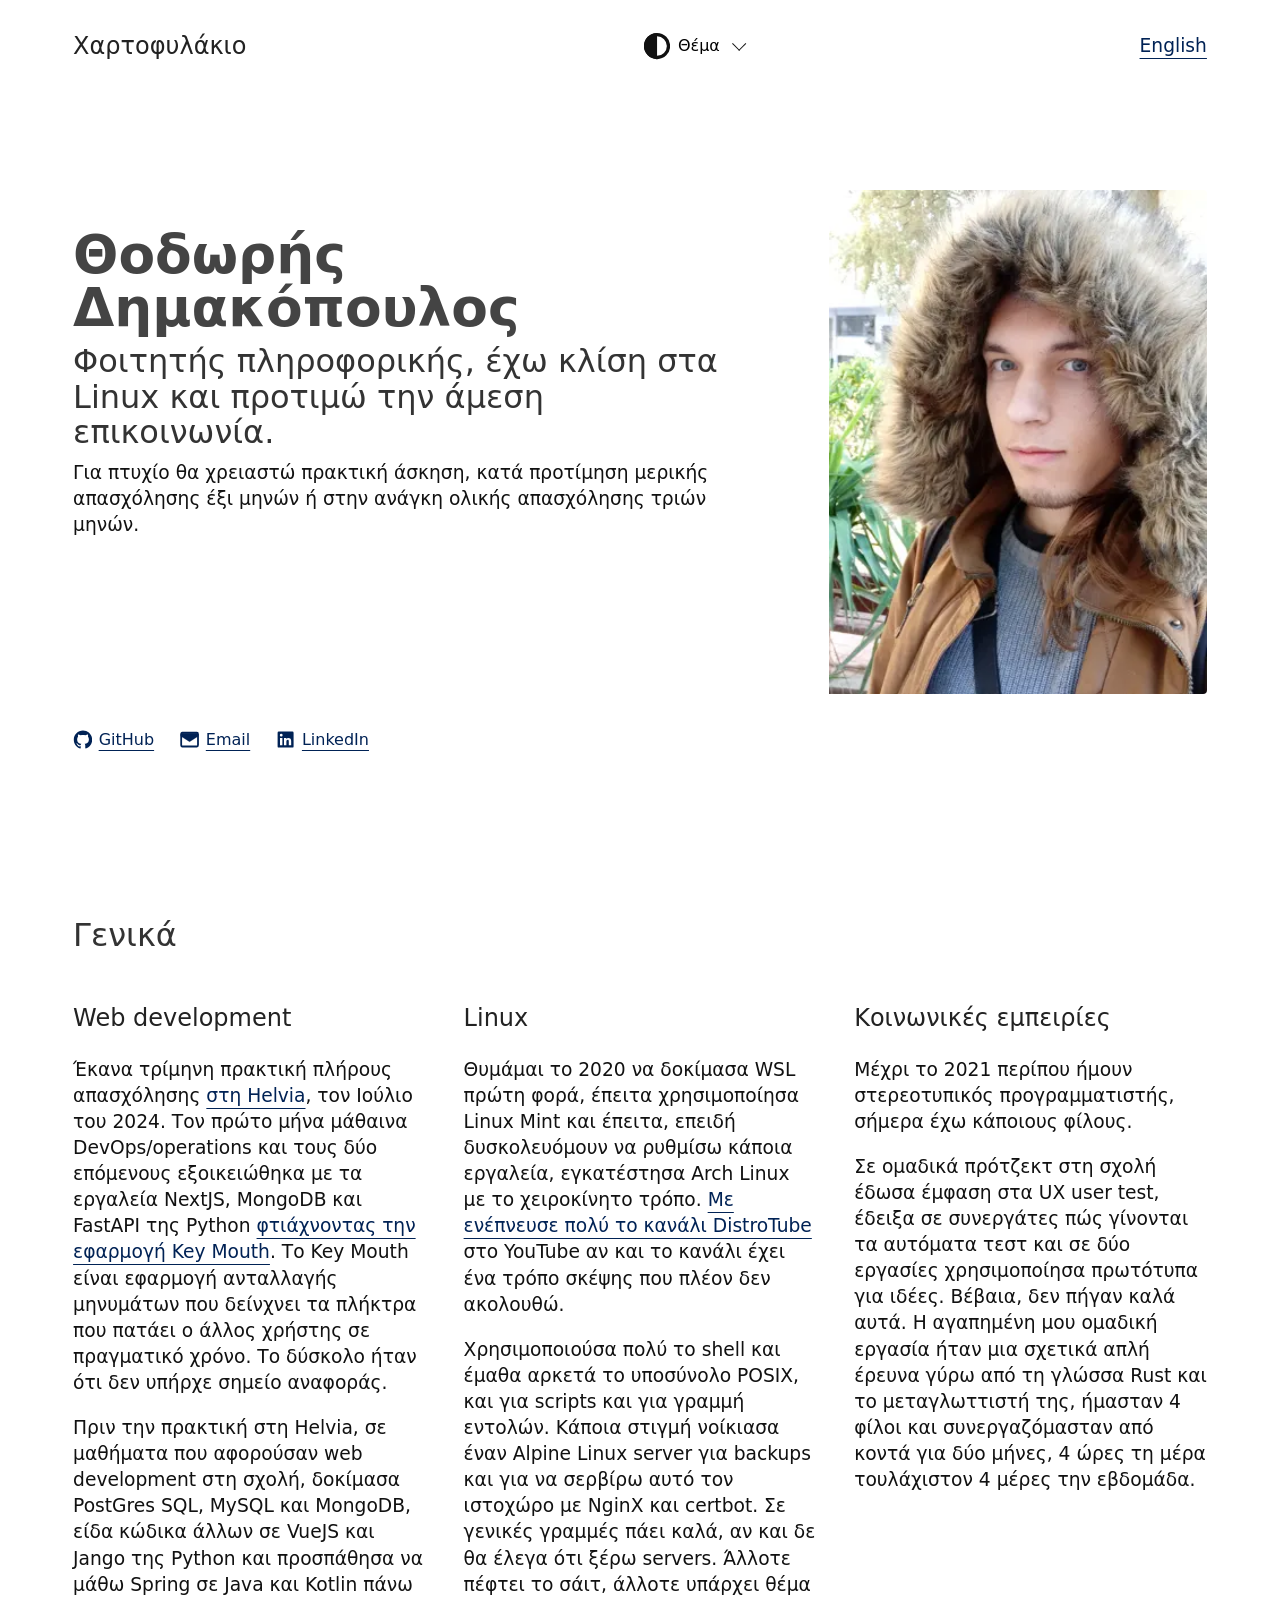
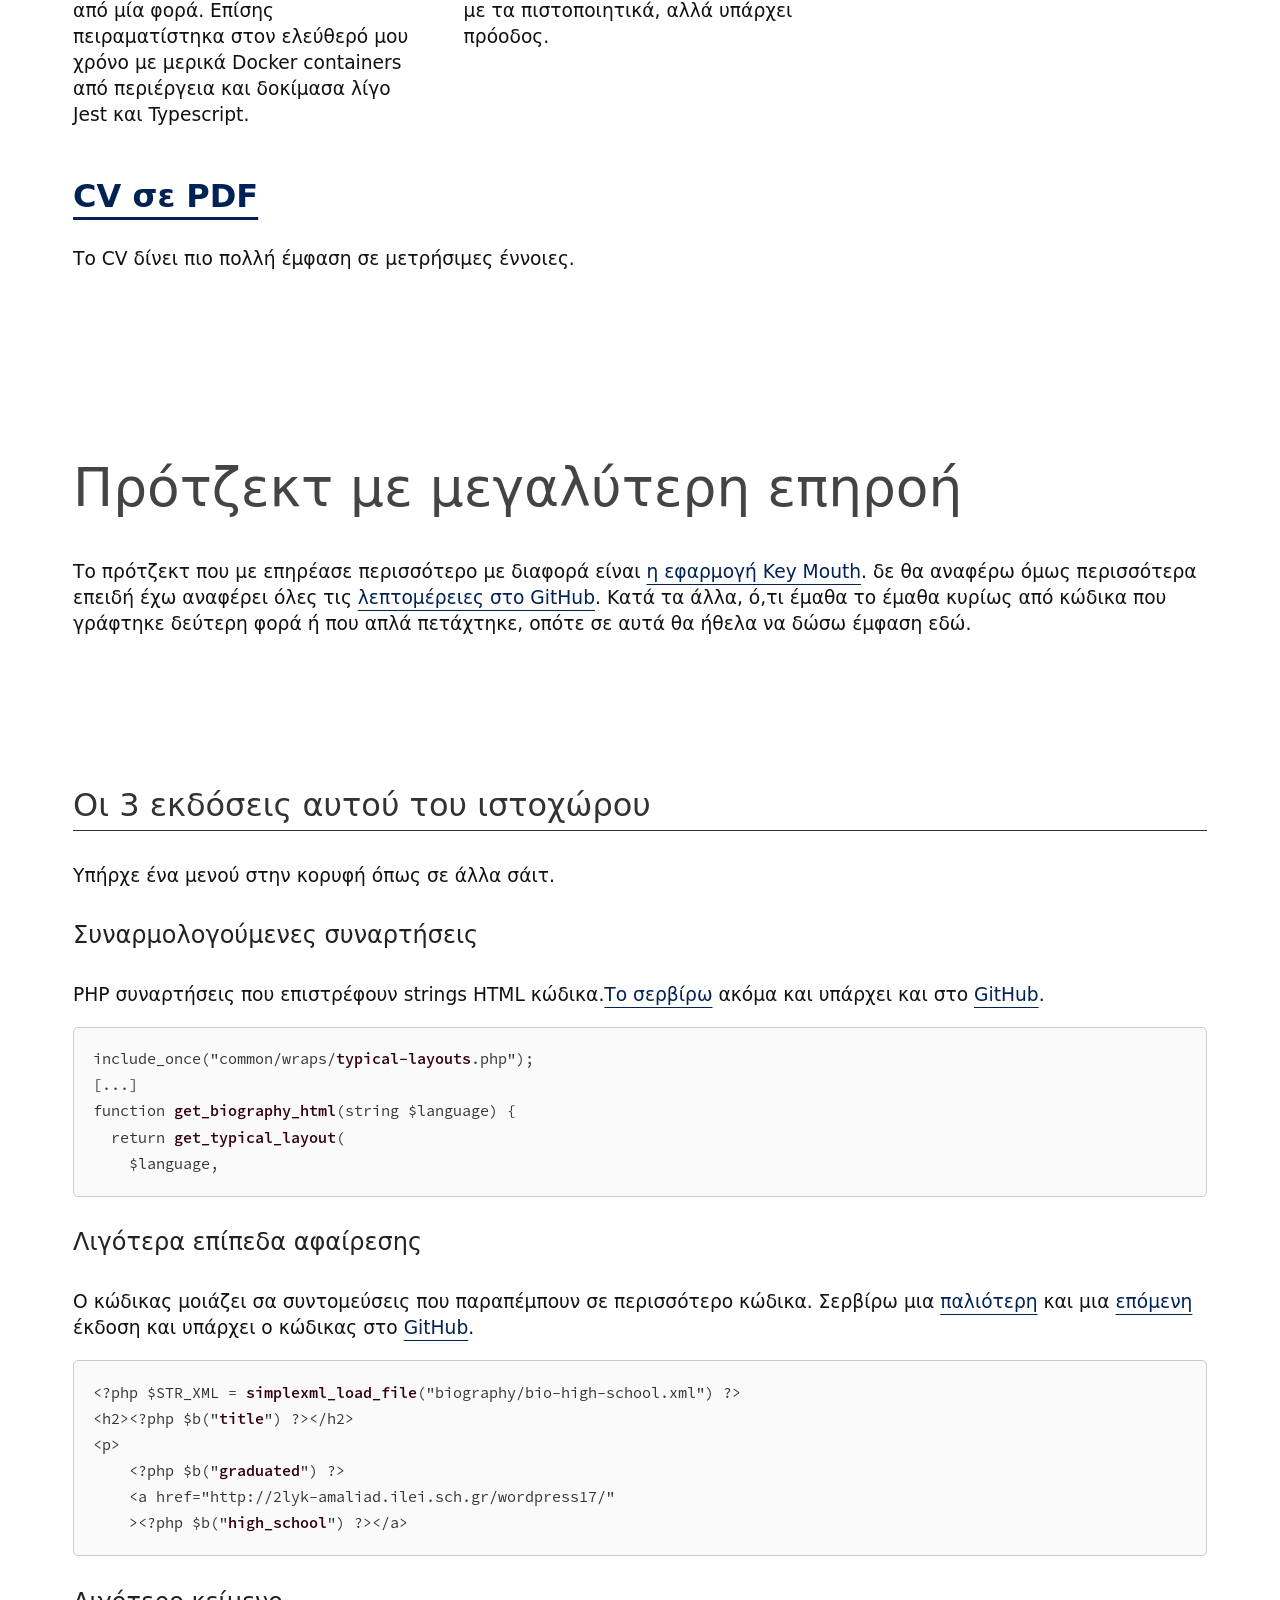
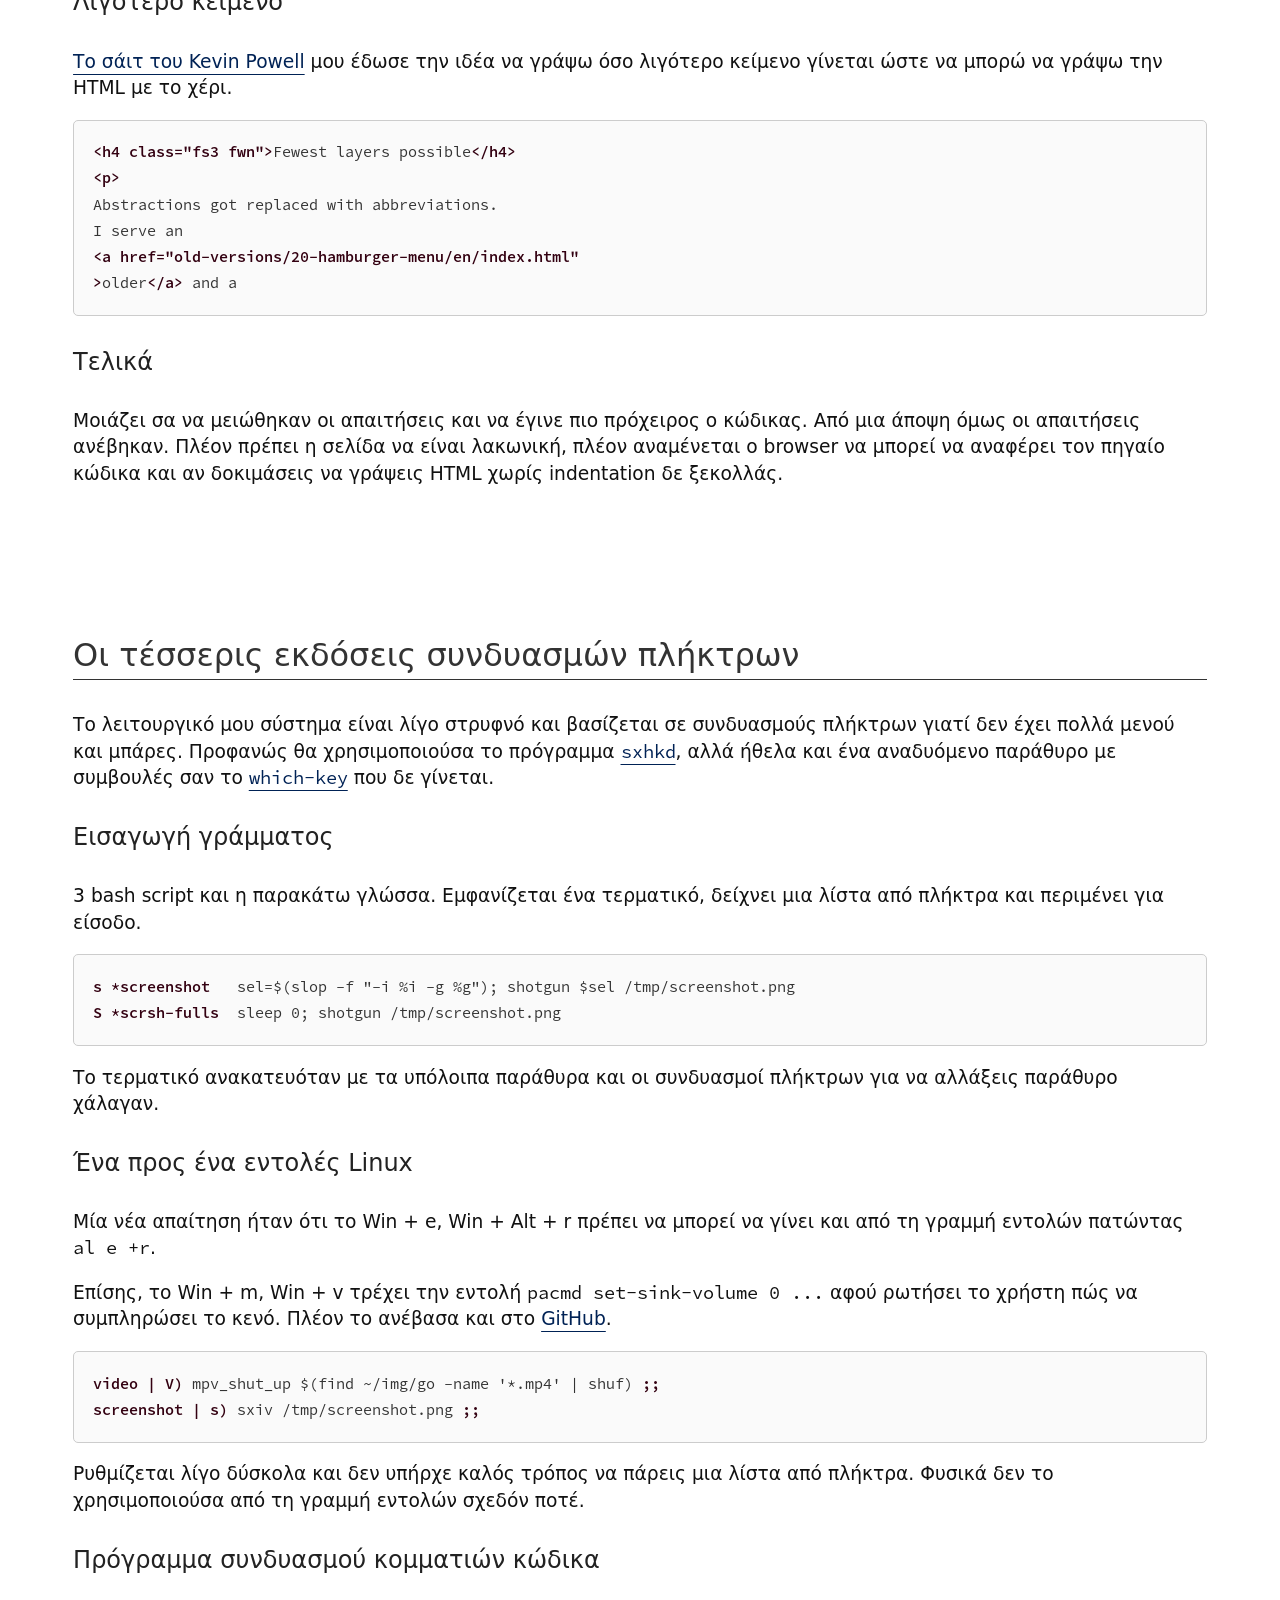
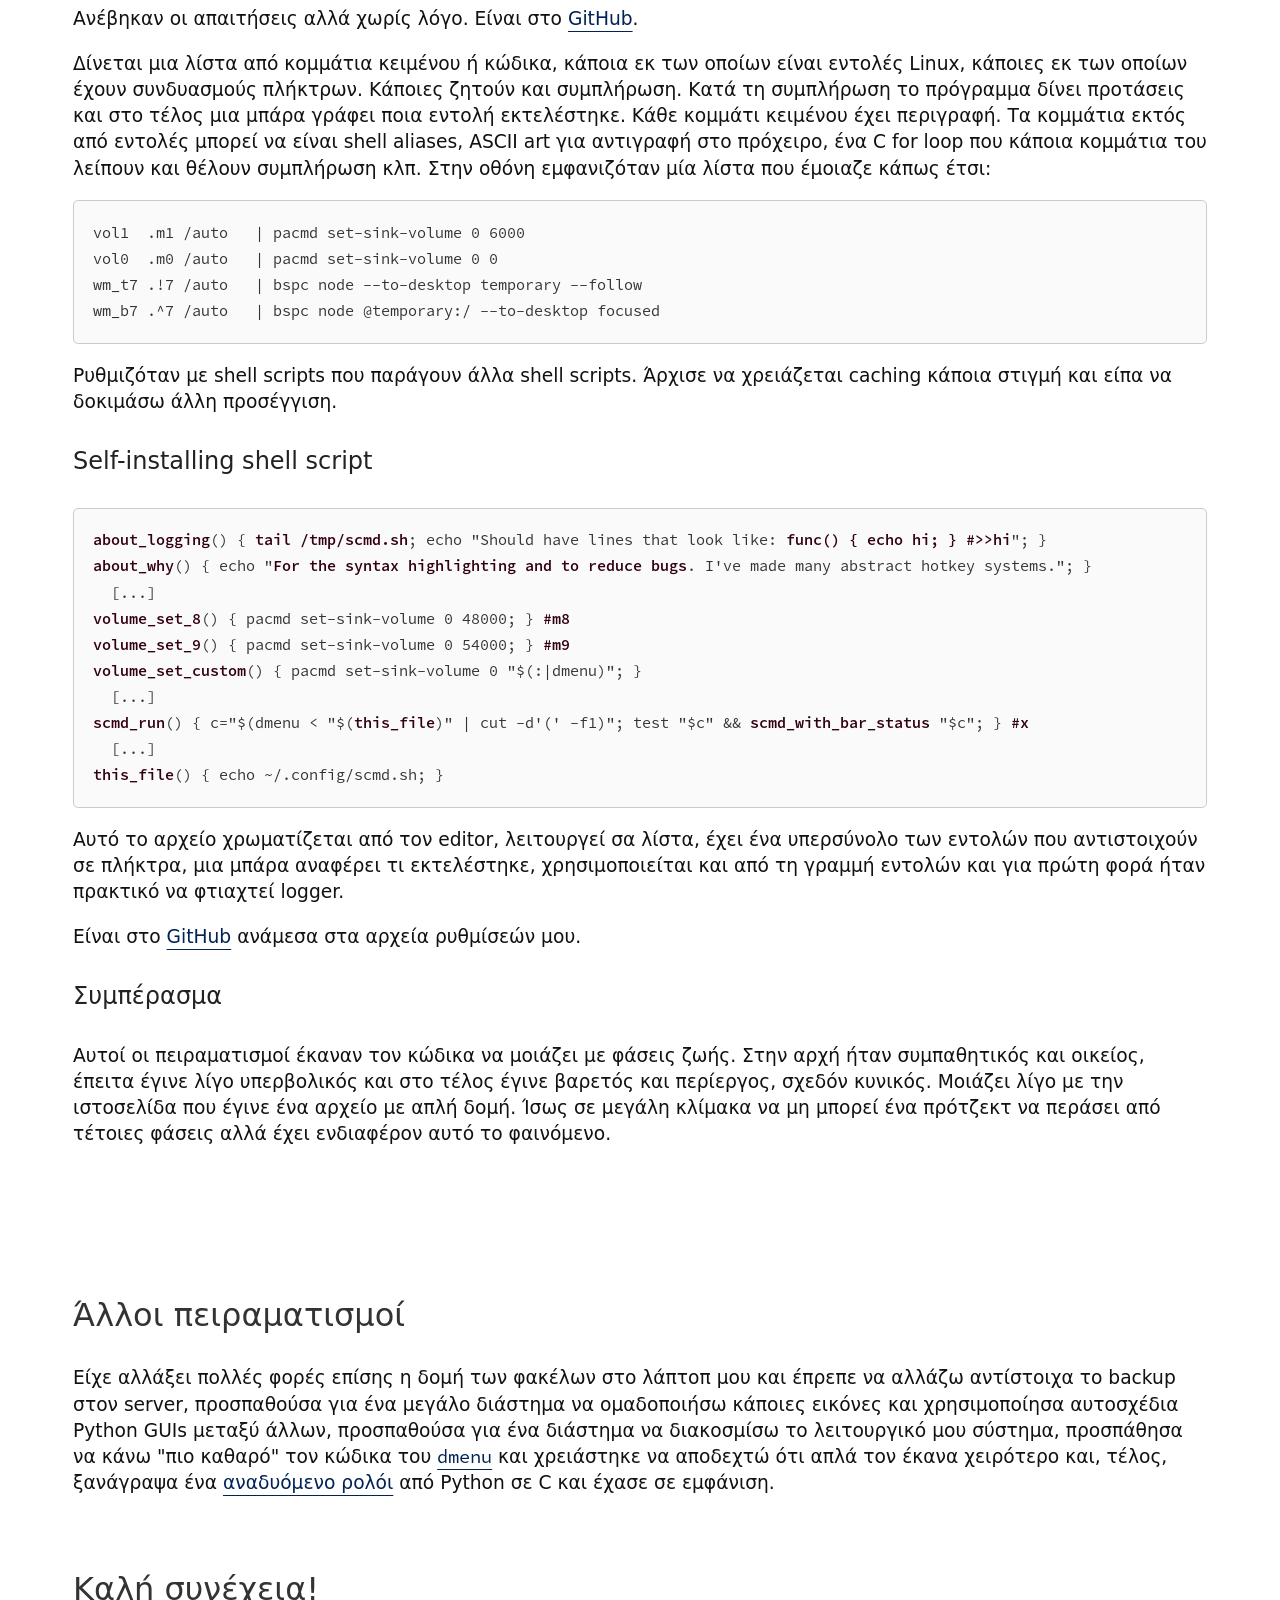
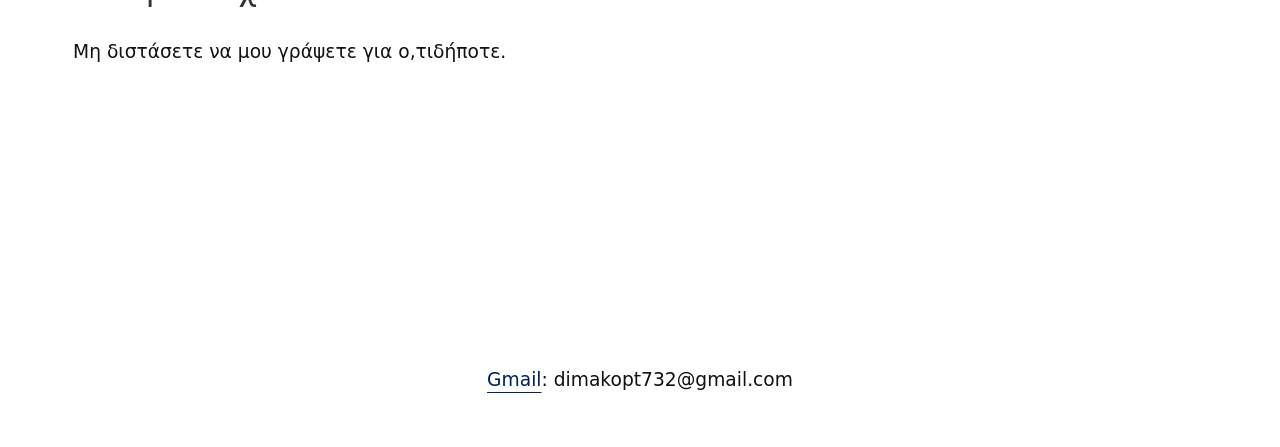
==== commit 853dba41: "better photo and some smaller fonts" ====
--- a/index-el.html
+++ b/index-el.html
@@ -36,7 +36,8 @@
 :root { color-scheme: light dark; }
 
 [data-sch=light] .bg { background-color: #fff; }
-[data-sch=light] a { color: #025; }
+[data-sch=light] a,
+[data-sch=light] a.fs1 { color: #025; }
 [data-sch=light] a:visited { color: #302; }
 [data-sch=light] .fs1 { color: #000; }
 [data-sch=light] .fs2 { color: #111; }
@@ -45,11 +46,13 @@
 [data-sch=light] .fs5 { color: #444; }
 
 [data-sch=contr] .bg { background-color: #000; }
-[data-sch=contr] a { color: #ff0; }
+[data-sch=contr] a,
+[data-sch=contr] a.fs1 { color: #ff0; }
 [data-sch=contr] a:visited { color: #ffa; }
 
 .bg { background-color: #333; }
-a { color: #bcf; }
+a,
+a.fs1 { color: #bcf; }
 a:visited { color: #dcd; }
 .fs1 { color: #eee; }
 .fs2 { color: #ddd; }
@@ -80,6 +83,7 @@
 
 body { font-family: system-ui,sans-serif; margin: 0; }
 a { text-underline-offset: 0.3em; }
+input, label { cursor: pointer; }
 pre { overflow: scroll; padding: 1em; border-radius: 5px; }
 pre > code { font-size: 0.4cm; }
 pre b { font-weight: normal; }
@@ -98,13 +102,14 @@
 .ls1 > li { list-style: none; }
 .ls1 > li > a { display: flex; align-items: center; gap: 0.4em; padding: 1em 0; }
 .ls2 { padding: 0; margin: 0.5em 0; list-style: none; }
+.ls2 > li > label { display: inline-block; padding: 0.2em 0; }
 .column { margin: 0 auto; max-width: 30cm; padding: 0 1rem; }
+.header { position: relative; }
 
 fieldset.modal {
     border: none;
     padding: 0;
     margin: 0;
-    position: relative;
     display: inline-block;
 }
 fieldset.modal > legend {
@@ -122,7 +127,7 @@
     height: 0.5em;
     border-bottom: 1px solid;
     border-right: 1px solid;
-    transform: rotate(45deg);
+    transform: translate(0, 0.1em) rotate(45deg);
 }
 fieldset.modal:hover > legend::after {
     border-bottom: 2px solid;
@@ -131,12 +136,19 @@
 fieldset.modal > .modal-box {
     position: absolute;
     top: -100vh;
-    left: -100vw;
+    left: 50%;
+    transform: translate(-50%, -10px);
+    opacity: 0%;
+    transition: transform 0.08s linear, opacity 0.08s linear;
     width: max-content;
+    padding: 1em;
+    border-radius: 1em;
+    box-shadow: 0 0 10px -8px;
 }
 fieldset.modal:focus-within > .modal-box {
-    top: 0;
-    left: 0;
+    top: 1em;
+    opacity: 100%;
+    transform: translate(-50%, 0);
 }
 
 .fs1 { font-size: 12pt; line-height: 1.4em; }
@@ -146,6 +158,7 @@
 .fs5 { font-size: 32pt; line-height: 1em; }
 .fwn { font-weight: normal; }
 .picstretch { display: block; text-align: center; }
+.img { display: block; border-radius: 0 4px 4px 0; }
 .flex { display: flex; }
 .w100p { width: min(12cm, 100%); }
 .flexac { display: flex; align-items: center; }
@@ -173,7 +186,6 @@
 @media (min-width: 20cm) {
     .wide-flex { display: flex; }
     .wide-fix-size { width: min(10cm, 40vw); }
-    .wide-pb { padding-bottom: 1cm; }
     .fs5 { font-size: 40pt; line-height: 1em; }
     .mt1 { margin-top: 2cm; }
     .mt2 { margin-top: 3cm; }
@@ -189,7 +201,10 @@
 </style>
 </head>
 <body class="bg fs2">
-<header class="column flexac flexw gap3 spc pt2 wide-pb">
+<header class="column flexac flexw gap3 spc pt2 header">
+<h1 class="fs3 fwn">
+Χαρτοφυλάκιο
+</h1>
 <fieldset class="modal">
 <legend tabindex="0" class="flexac">
 <svg
@@ -208,7 +223,7 @@
 fill="currentColor"/>
 </g>
 </svg>
-<span class="ml3">
+<span class="ml3 fs1">
 Θέμα
 </span>
 </legend>
@@ -243,9 +258,6 @@
   }
 </script>
 </fieldset>
-<h1 class="fs3 fwn">
-Χαρτοφυλάκιο
-</h1>
 <a class="p20" href="index.html">English</a>
 </header>
 <main class="column">
@@ -265,13 +277,13 @@
 ή στην ανάγκη ολικής απασχόλησης τριών μηνών.
 </p>
 </section>
-<picture class="picstretch mt2">
+<picture class="picstretch picrad mt2">
 <source
-srcset="r/face-512x512-lossless-1-compr-4.webp"
+srcset="r/hood-334x445.webp"
 type="image/webp">
 <img
-class="w100p wide-fix-size"
-src="r/face-512x512.png"
+class="w100p wide-fix-size img"
+src="r/hood-334x445.png"
 alt="Πρόσωπο άντρα, πράσινα μάτια, μακρύ μαλλί"
 >
 </picture>
@@ -279,7 +291,10 @@
 <ul class="fs2 ls1">
 
 <li>
-<a href="https://github.com/TheodoreAlenas/">
+<a
+class="fs1"
+href="https://github.com/TheodoreAlenas/"
+>
 <svg
 aria-hidden="true"
 viewBox="0 0 24 24"
@@ -295,7 +310,10 @@
 </li>
 
 <li>
-<a href="mailto:dimakopt732@gmail.com">
+<a
+class="fs1"
+href="mailto:dimakopt732@gmail.com"
+>
 <svg
 aria-hidden="true"
 viewBox="0 0 460.8 460.8"
@@ -305,12 +323,15 @@
 <defs/>
 <rect id="shape0" transform="translate(28.5495652173912, 66.1147826086956)" fill="none" stroke="currentColor" stroke-width="43.2" stroke-linecap="square" stroke-linejoin="bevel" width="403.700869565217" height="330.073043478261" rx="25.6488771266541" ry="33.3384813145267"/><path id="shape1" transform="translate(20.0347826086957, 77.1339130434782)" fill="currentColor" fill-rule="evenodd" stroke="currentColor" stroke-width="7.2" stroke-linecap="square" stroke-linejoin="bevel" d="M1.50261 72.0311L210.365 202.852L417.224 70.4421L417.725 21.1856L394.685 0L26.0452 0L0 19.5967Z"/>
 </svg>
-Gmail
+Email
 </a>
 </li>
 
 <li>
-<a href="https://www.linkedin.com/in/theodoros-dimakopoulos-726ba1289/">
+<a
+class="fs1"
+href="https://www.linkedin.com/in/theodoros-dimakopoulos-726ba1289/"
+>
 <svg
 aria-hidden="true"
 viewBox="0 0 24 24"
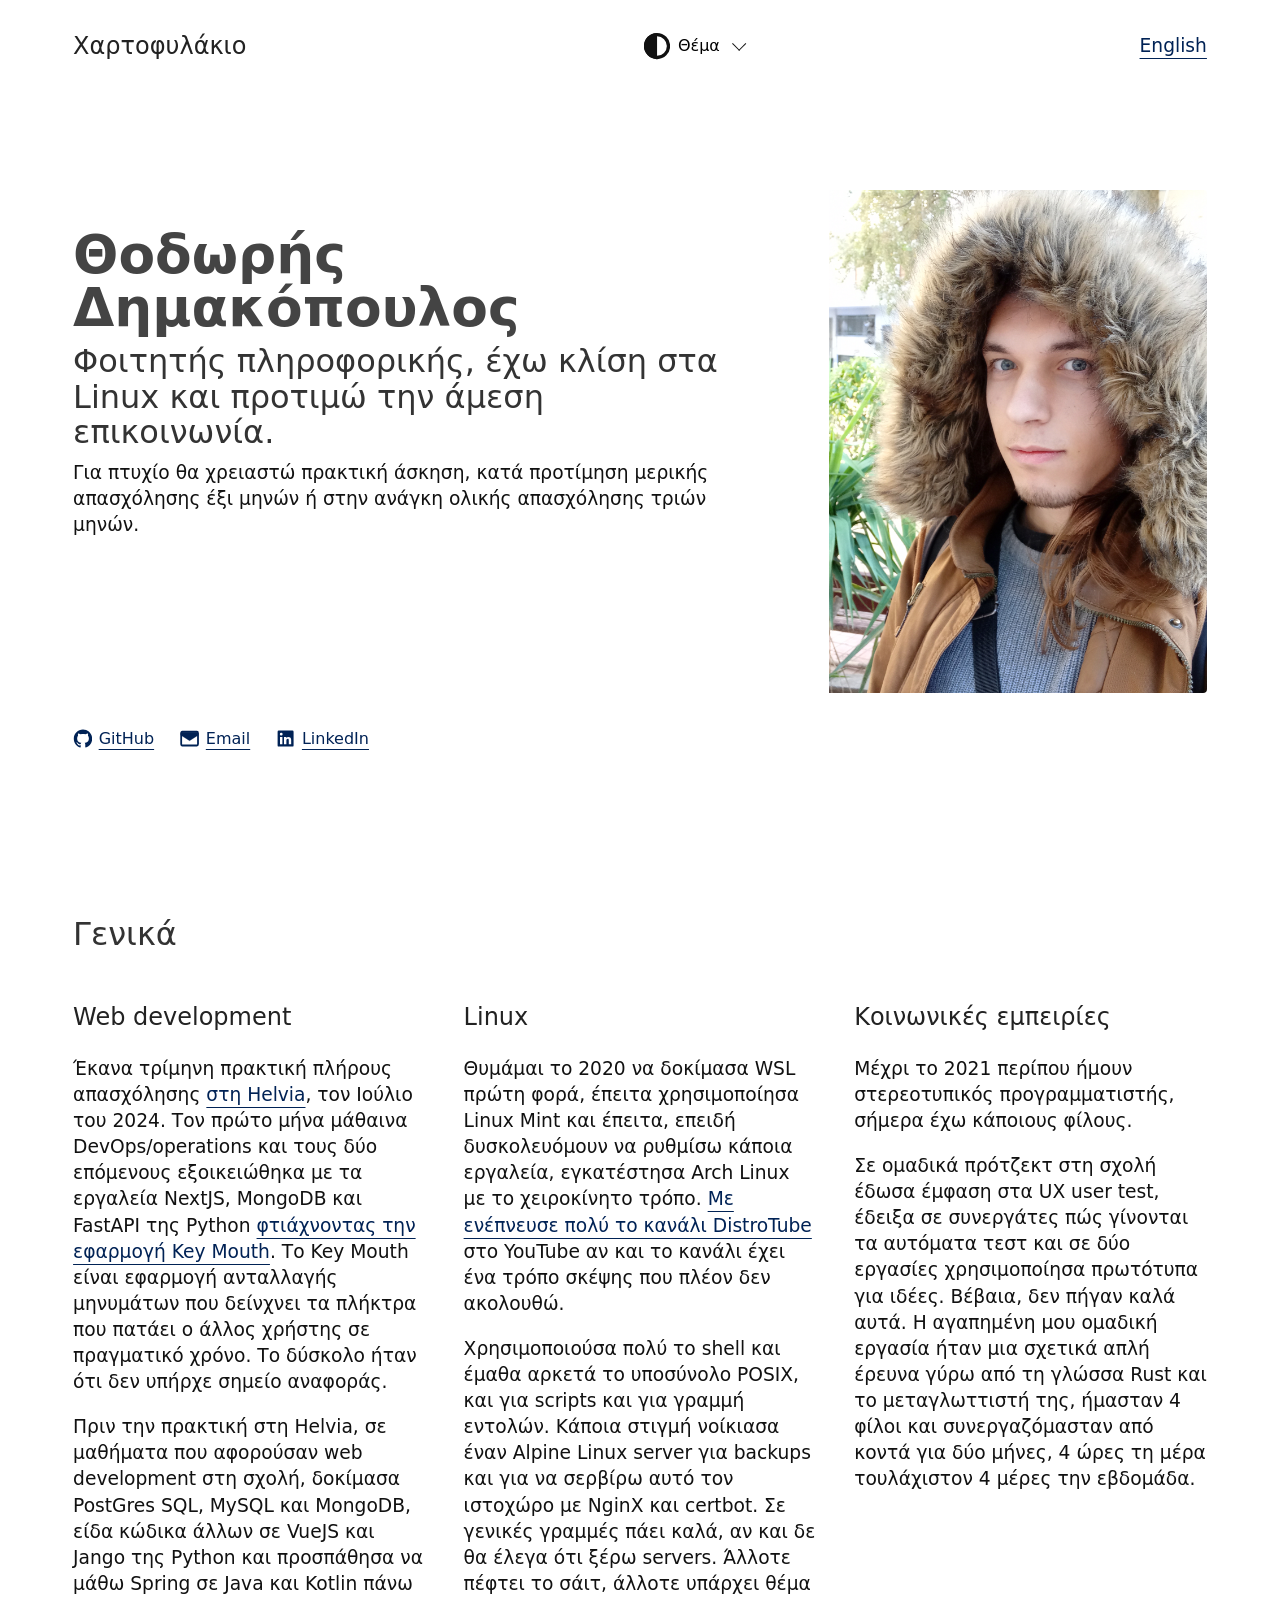
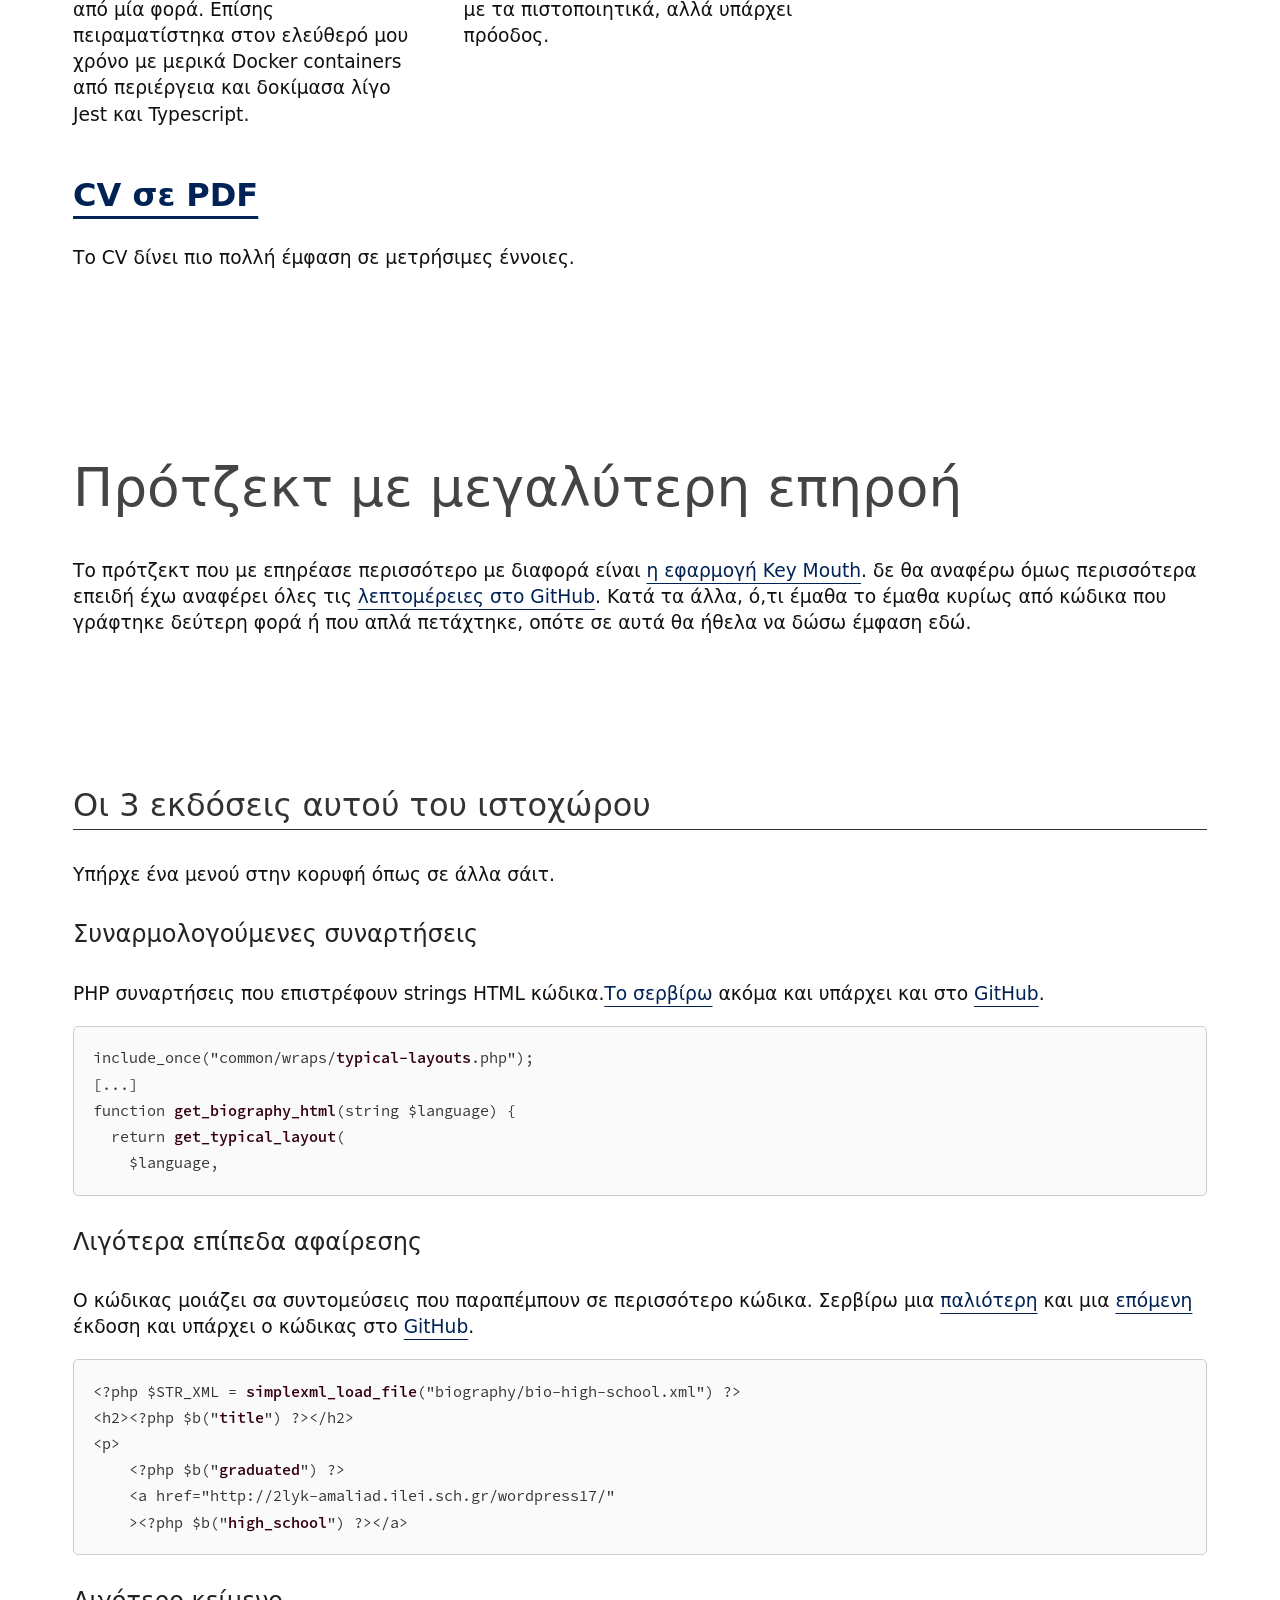
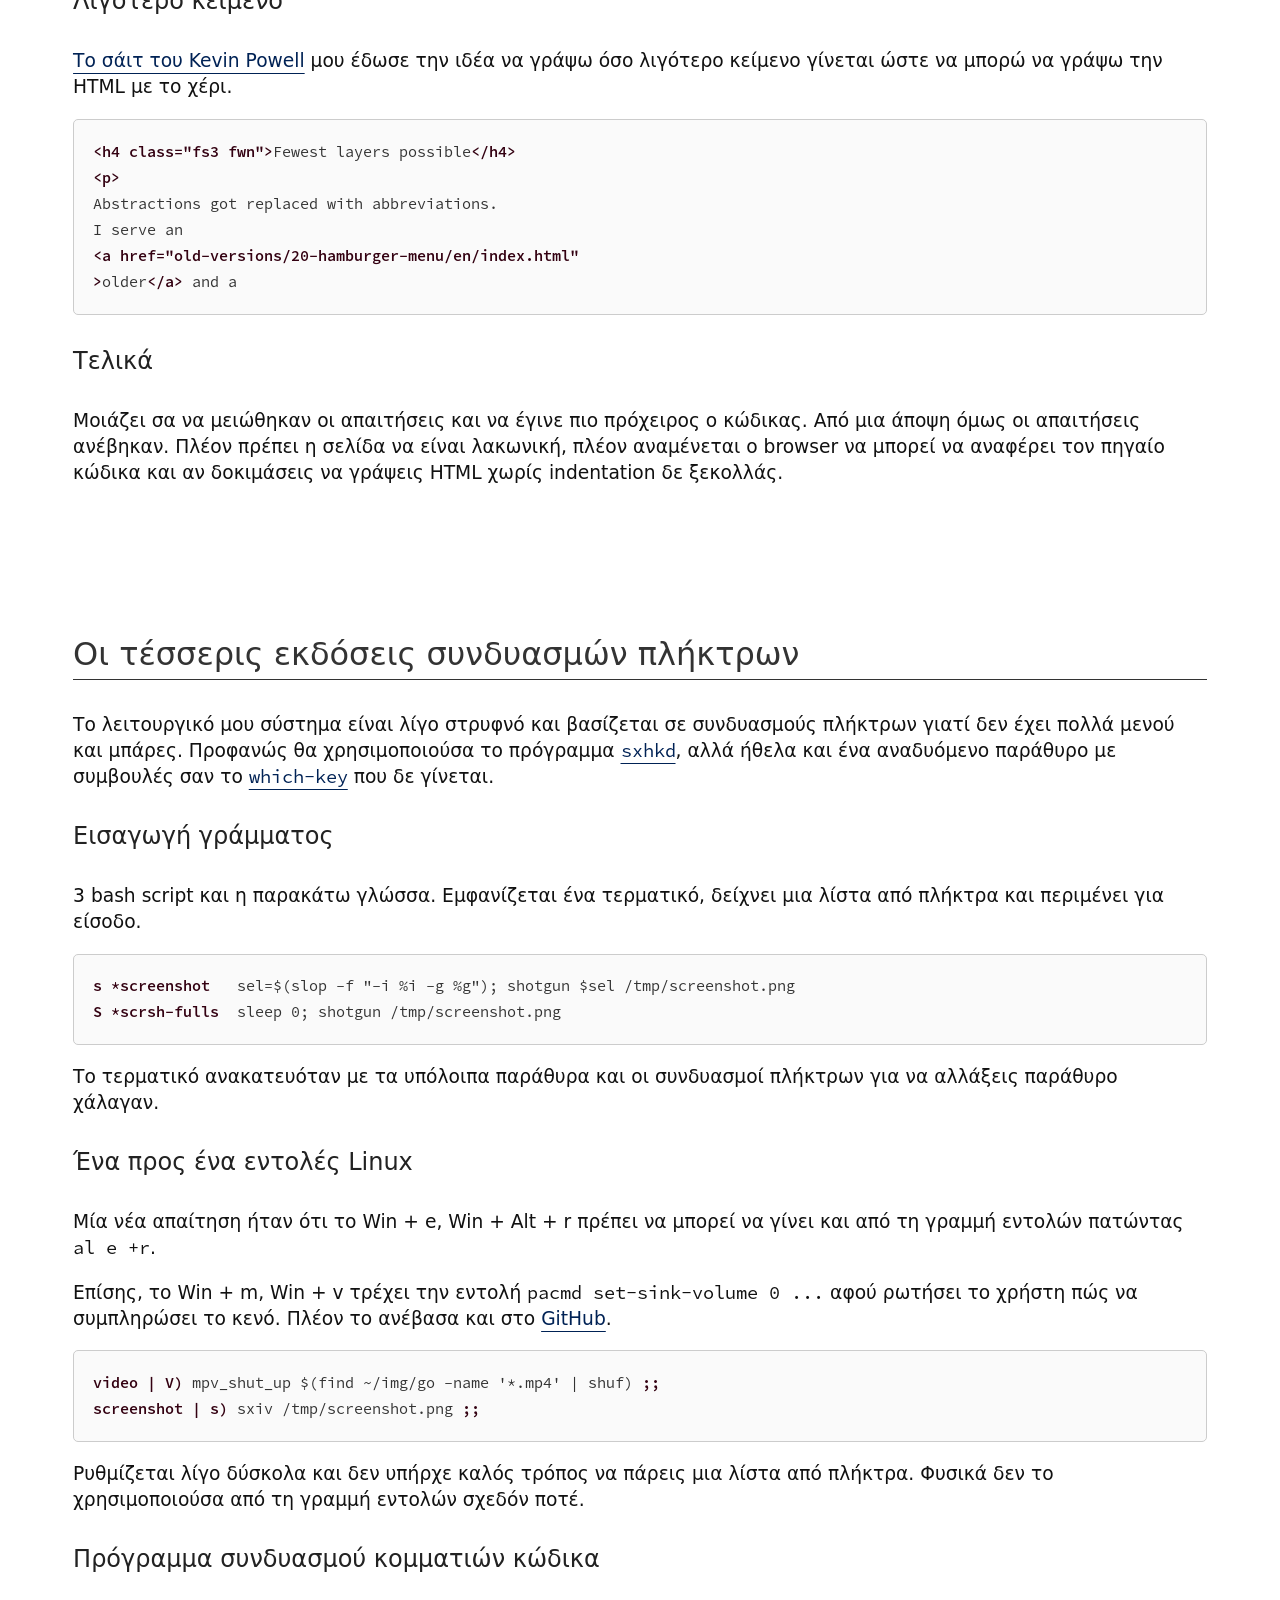
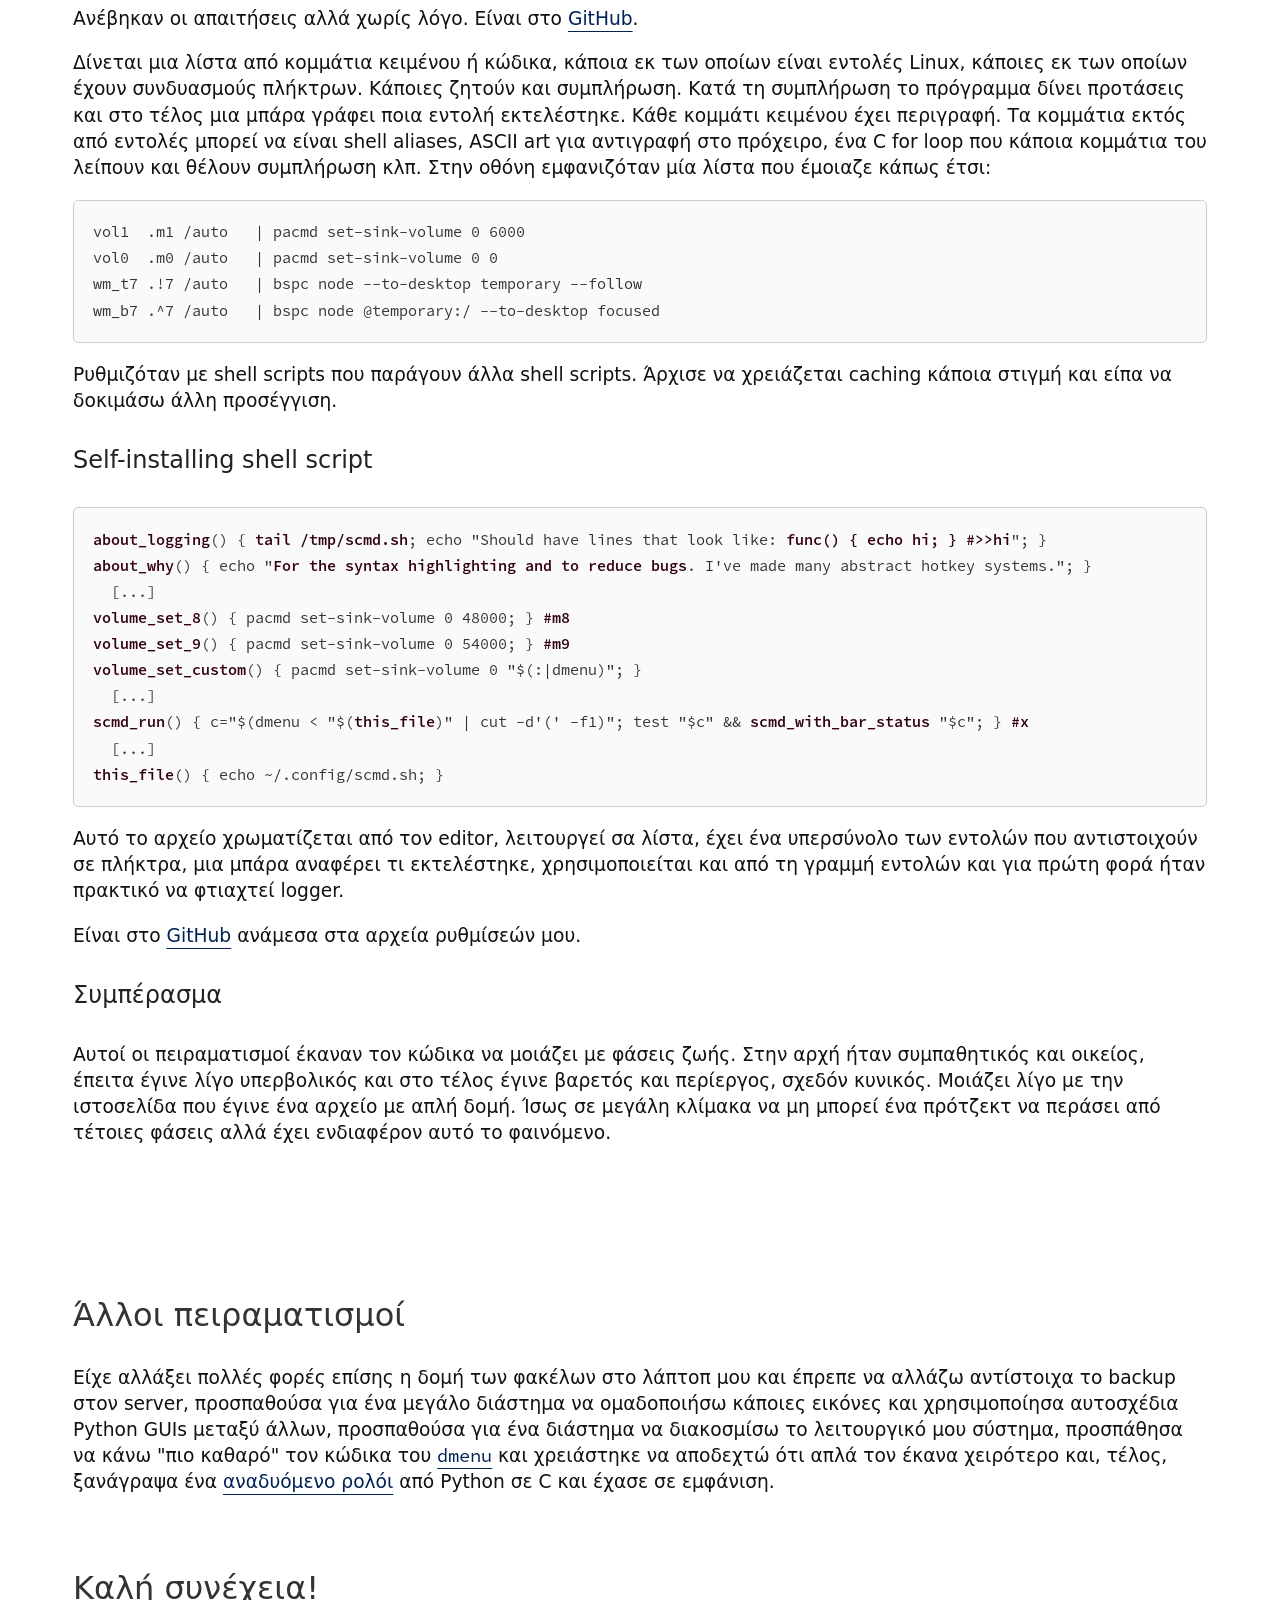
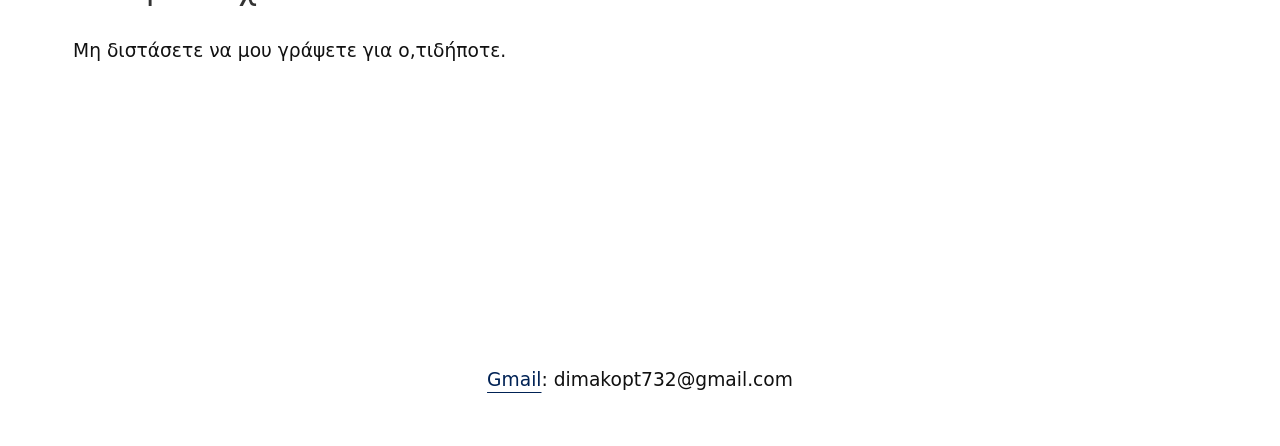
==== commit 918ba93f: "translated. Forgot to translate." ====
--- a/index-el.html
+++ b/index-el.html
@@ -279,7 +279,7 @@
 </section>
 <picture class="picstretch picrad mt2">
 <source
-srcset="r/hood-334x445.webp"
+srcset="r/hood-669x890.webp"
 type="image/webp">
 <img
 class="w100p wide-fix-size img"
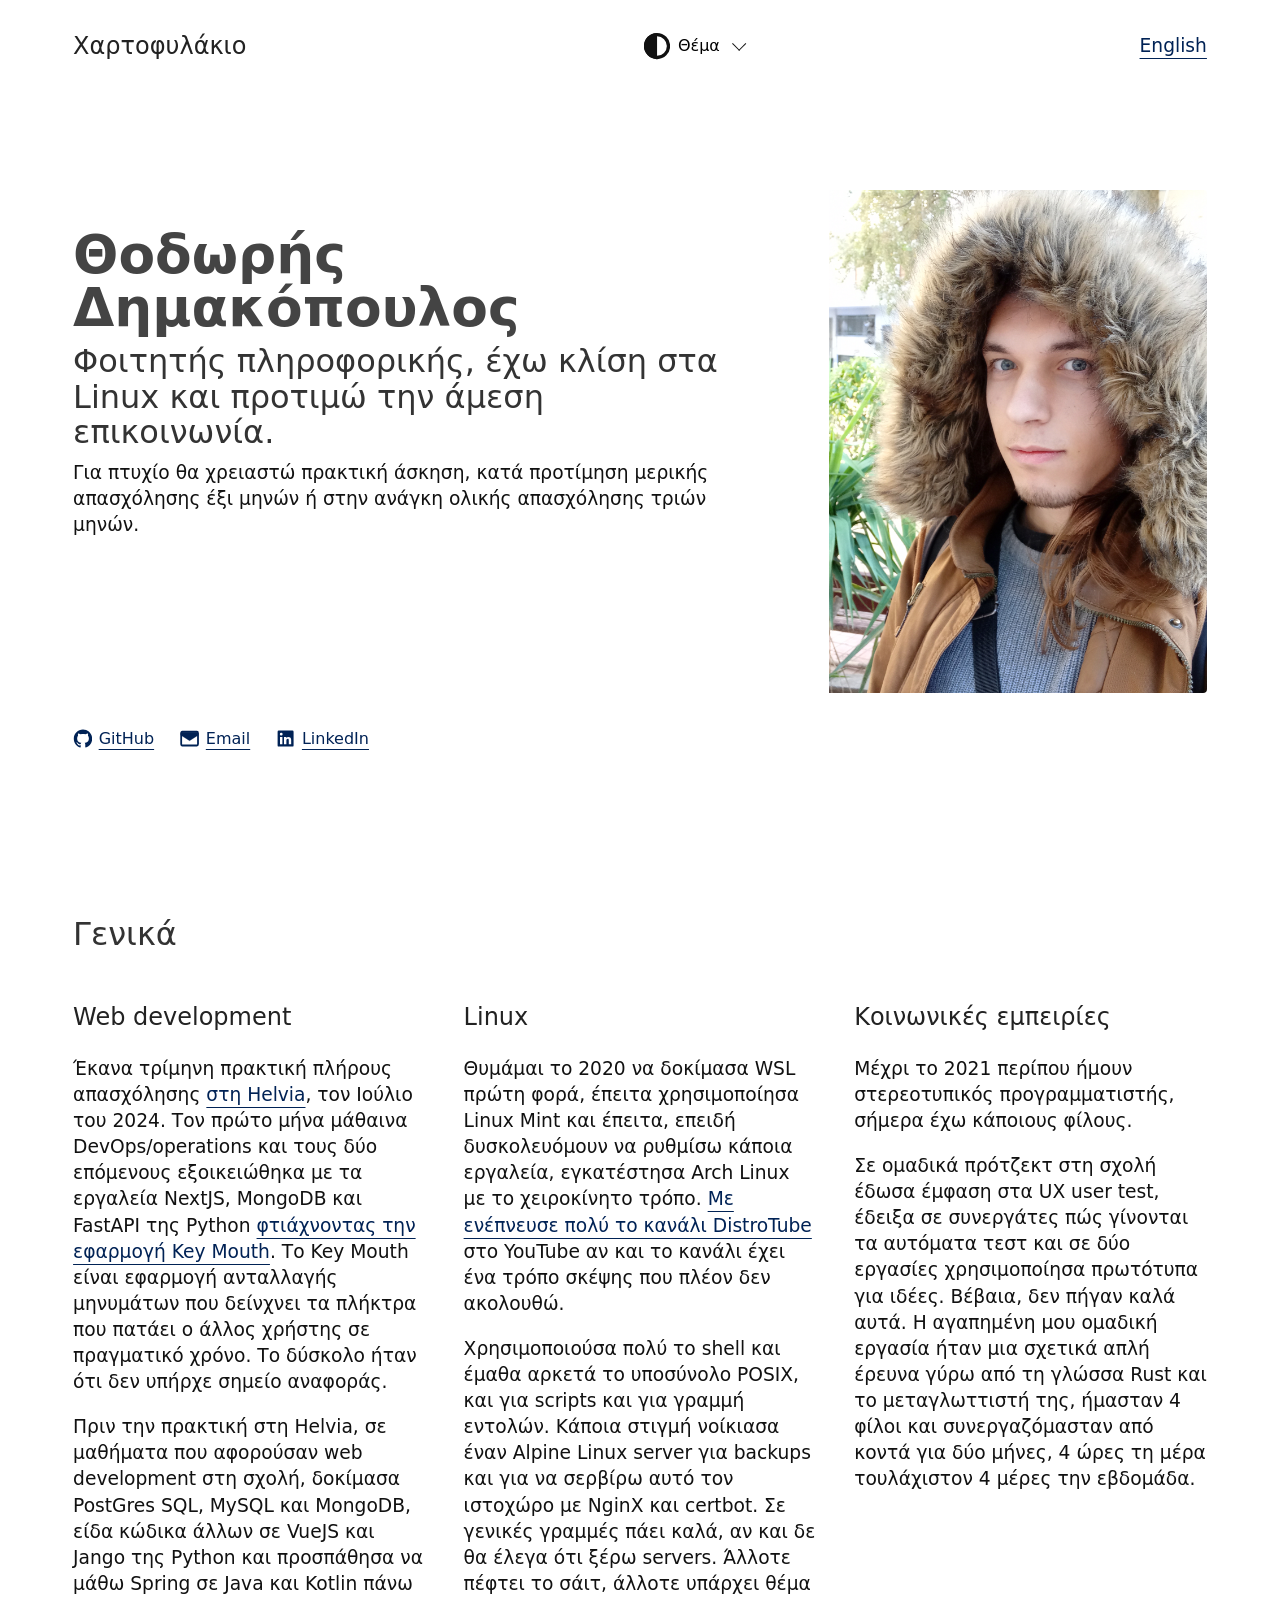
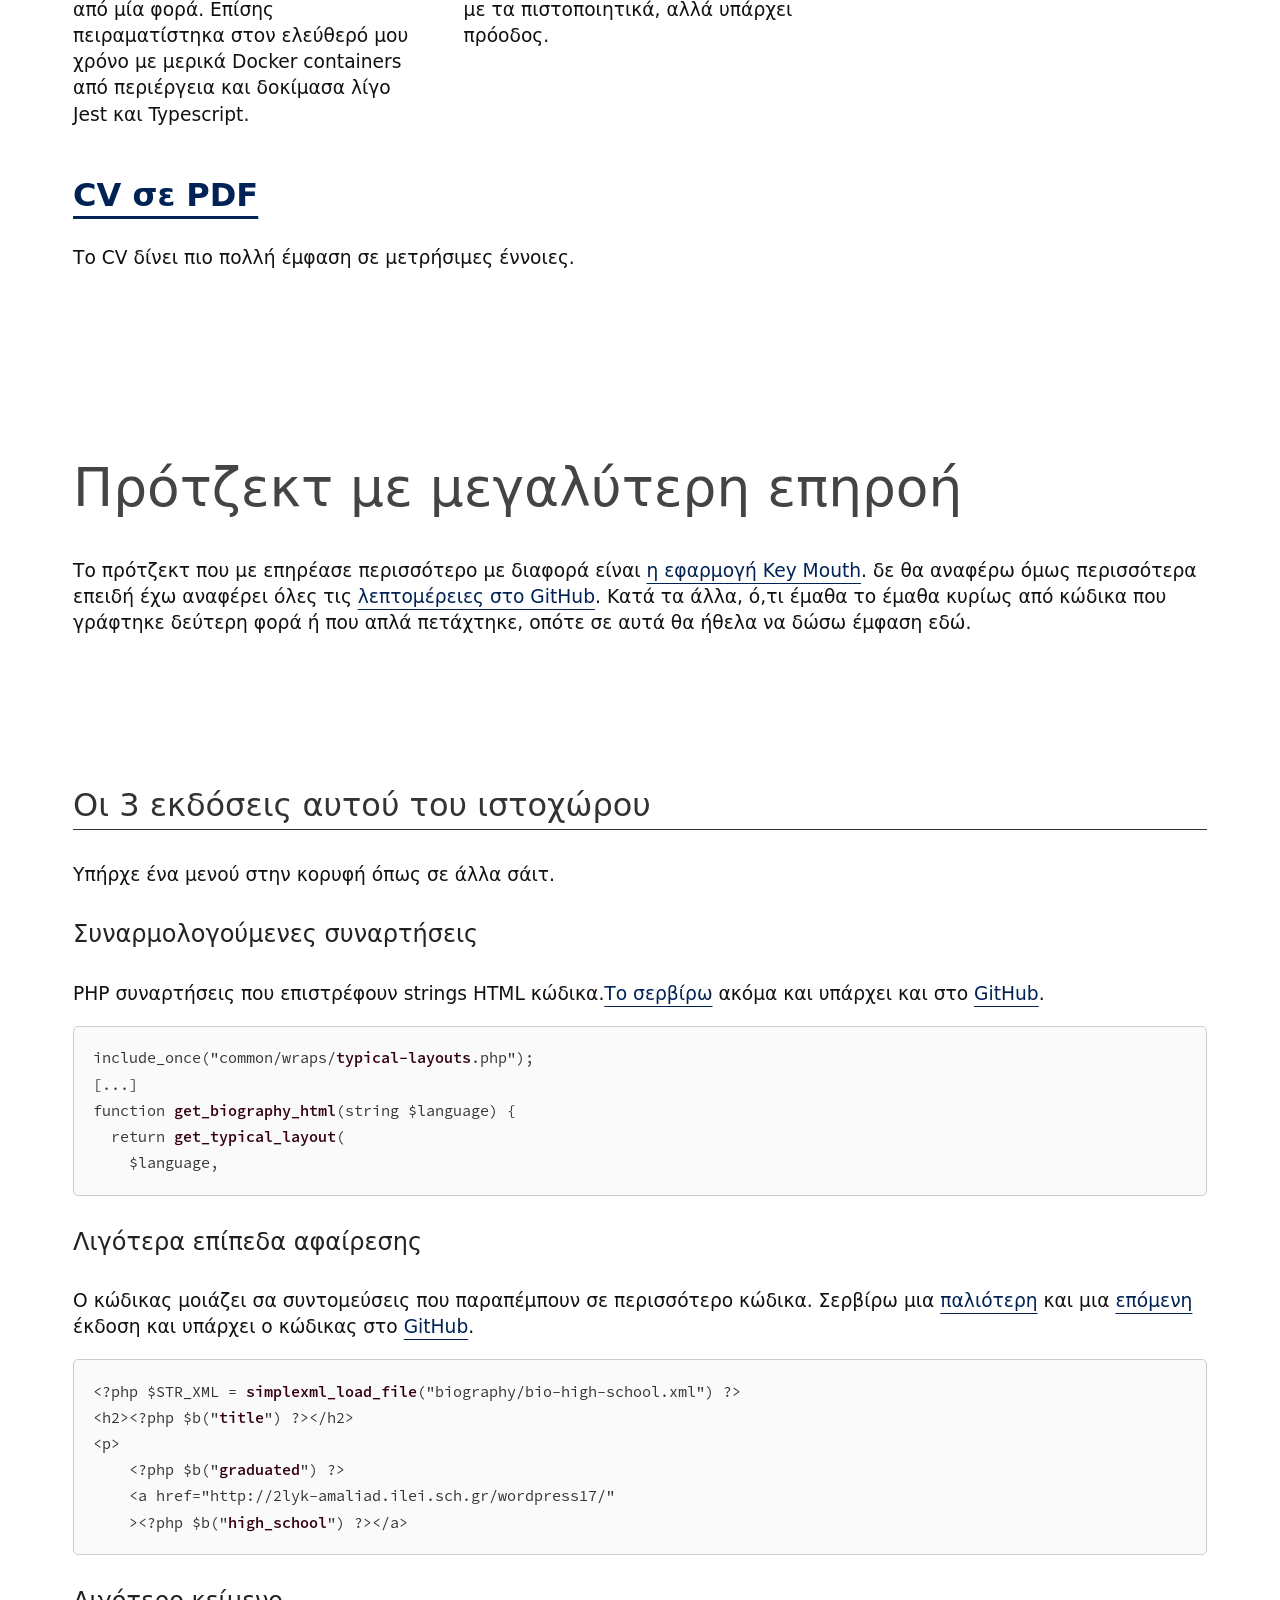
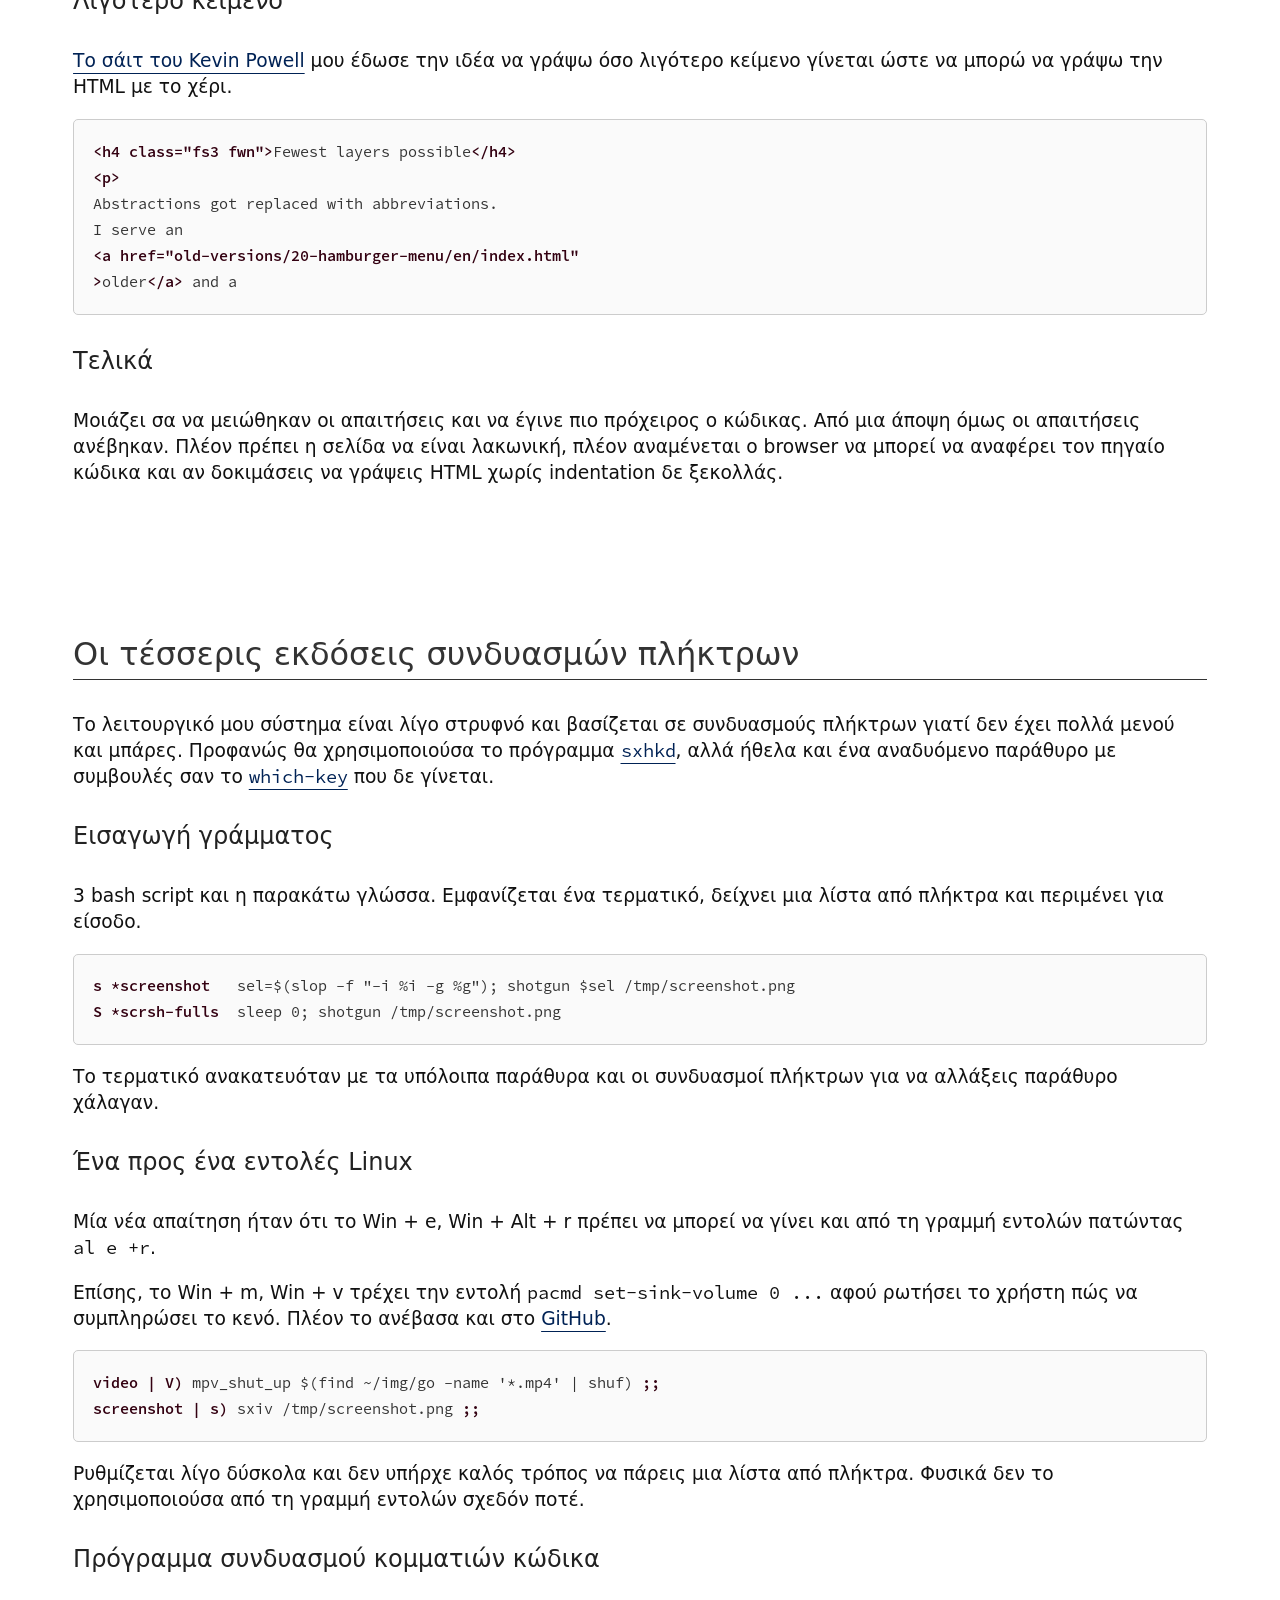
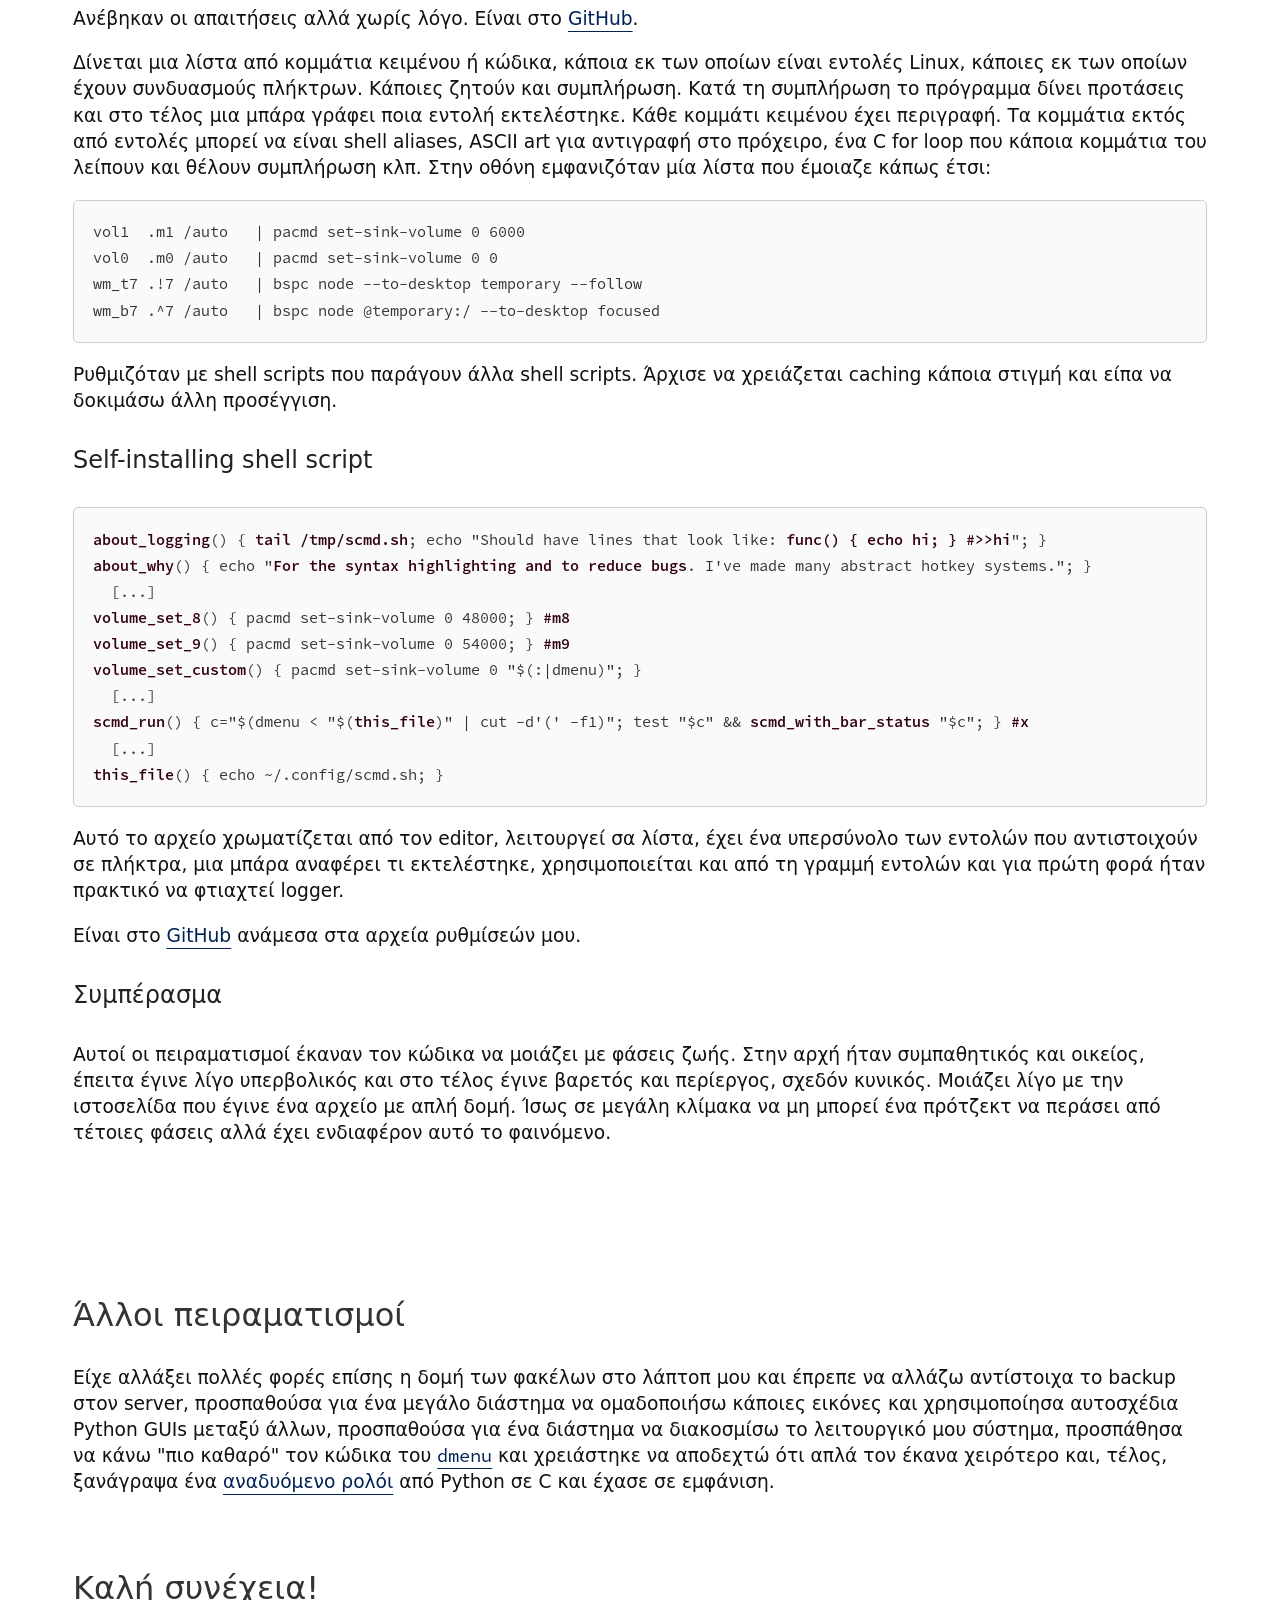
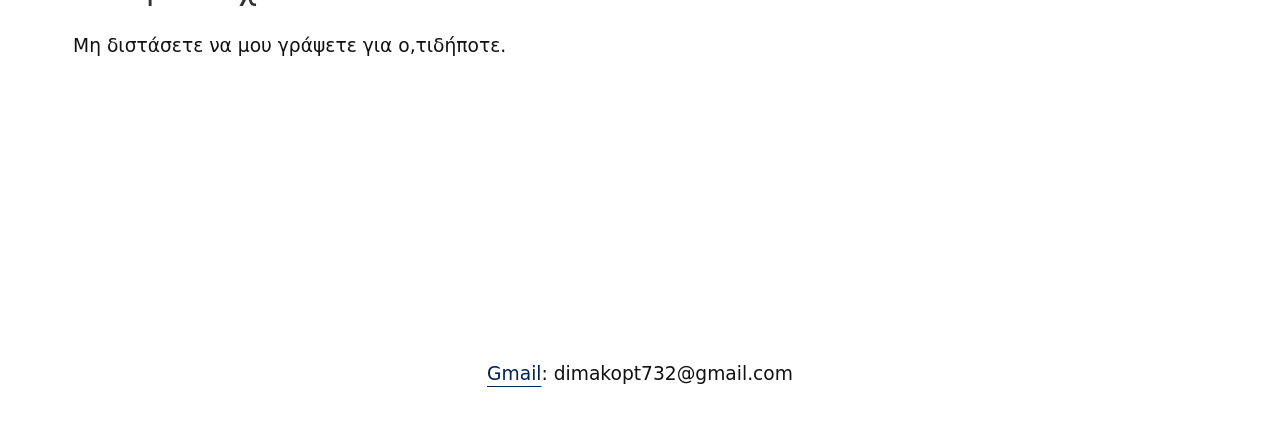
==== commit 64464544: "h3 -> h2 on "thanks for reading"" ====
--- a/index-el.html
+++ b/index-el.html
@@ -84,7 +84,7 @@
 body { font-family: system-ui,sans-serif; margin: 0; }
 a { text-underline-offset: 0.3em; }
 input, label { cursor: pointer; }
-pre { overflow: scroll; padding: 1em; border-radius: 5px; }
+pre { overflow-x: scroll; padding: 1em; border-radius: 5px; }
 pre > code { font-size: 0.4cm; }
 pre b { font-weight: normal; }
 code { font-family: source-code-pro-regular,monospace; }
@@ -611,7 +611,7 @@
 >αναδυόμενο ρολόι</a>
 από Python σε C και έχασε σε εμφάνιση.
 </p>
-<h3 class="fs4 fwn mt1">Καλή συνέχεια!</h3>
+<h2 class="fs4 fwn mt1">Καλή συνέχεια!</h3>
 <p>
 Μη διστάσετε να μου γράψετε για ο,τιδήποτε.
 </p>
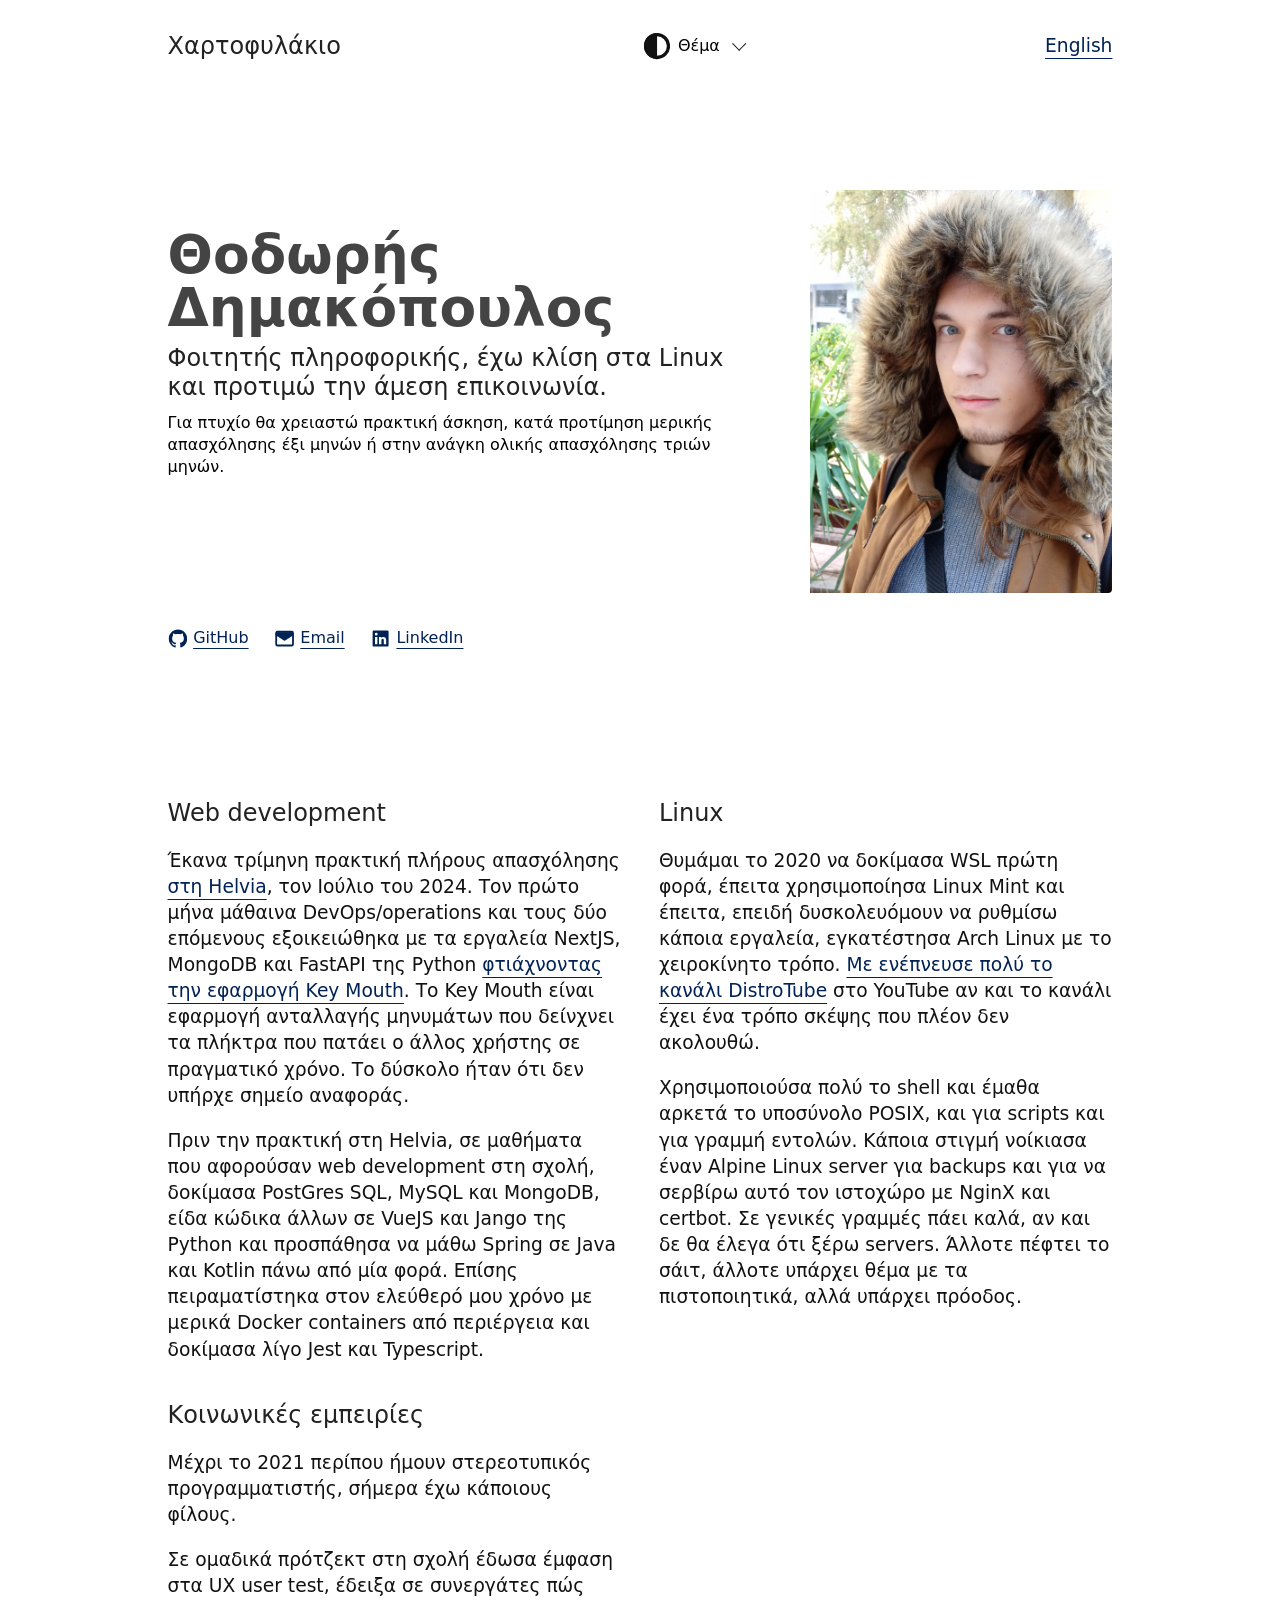
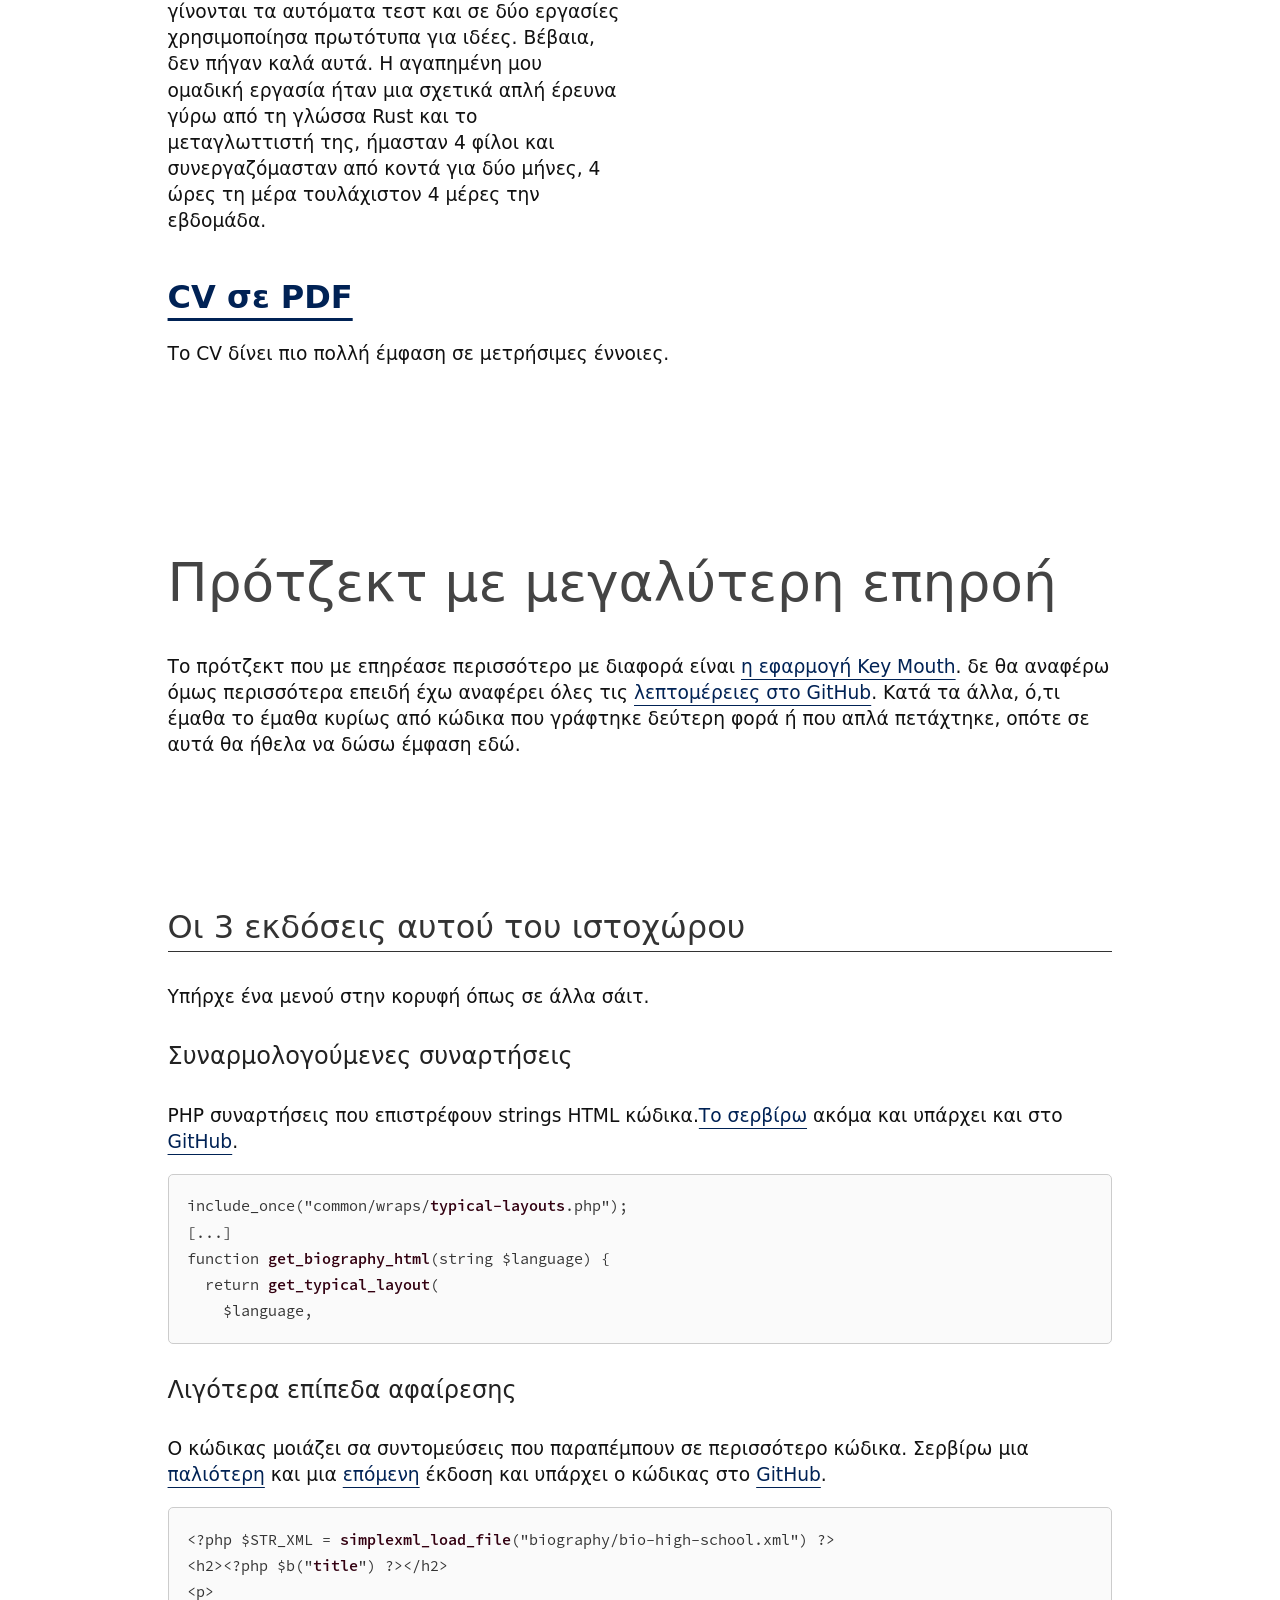
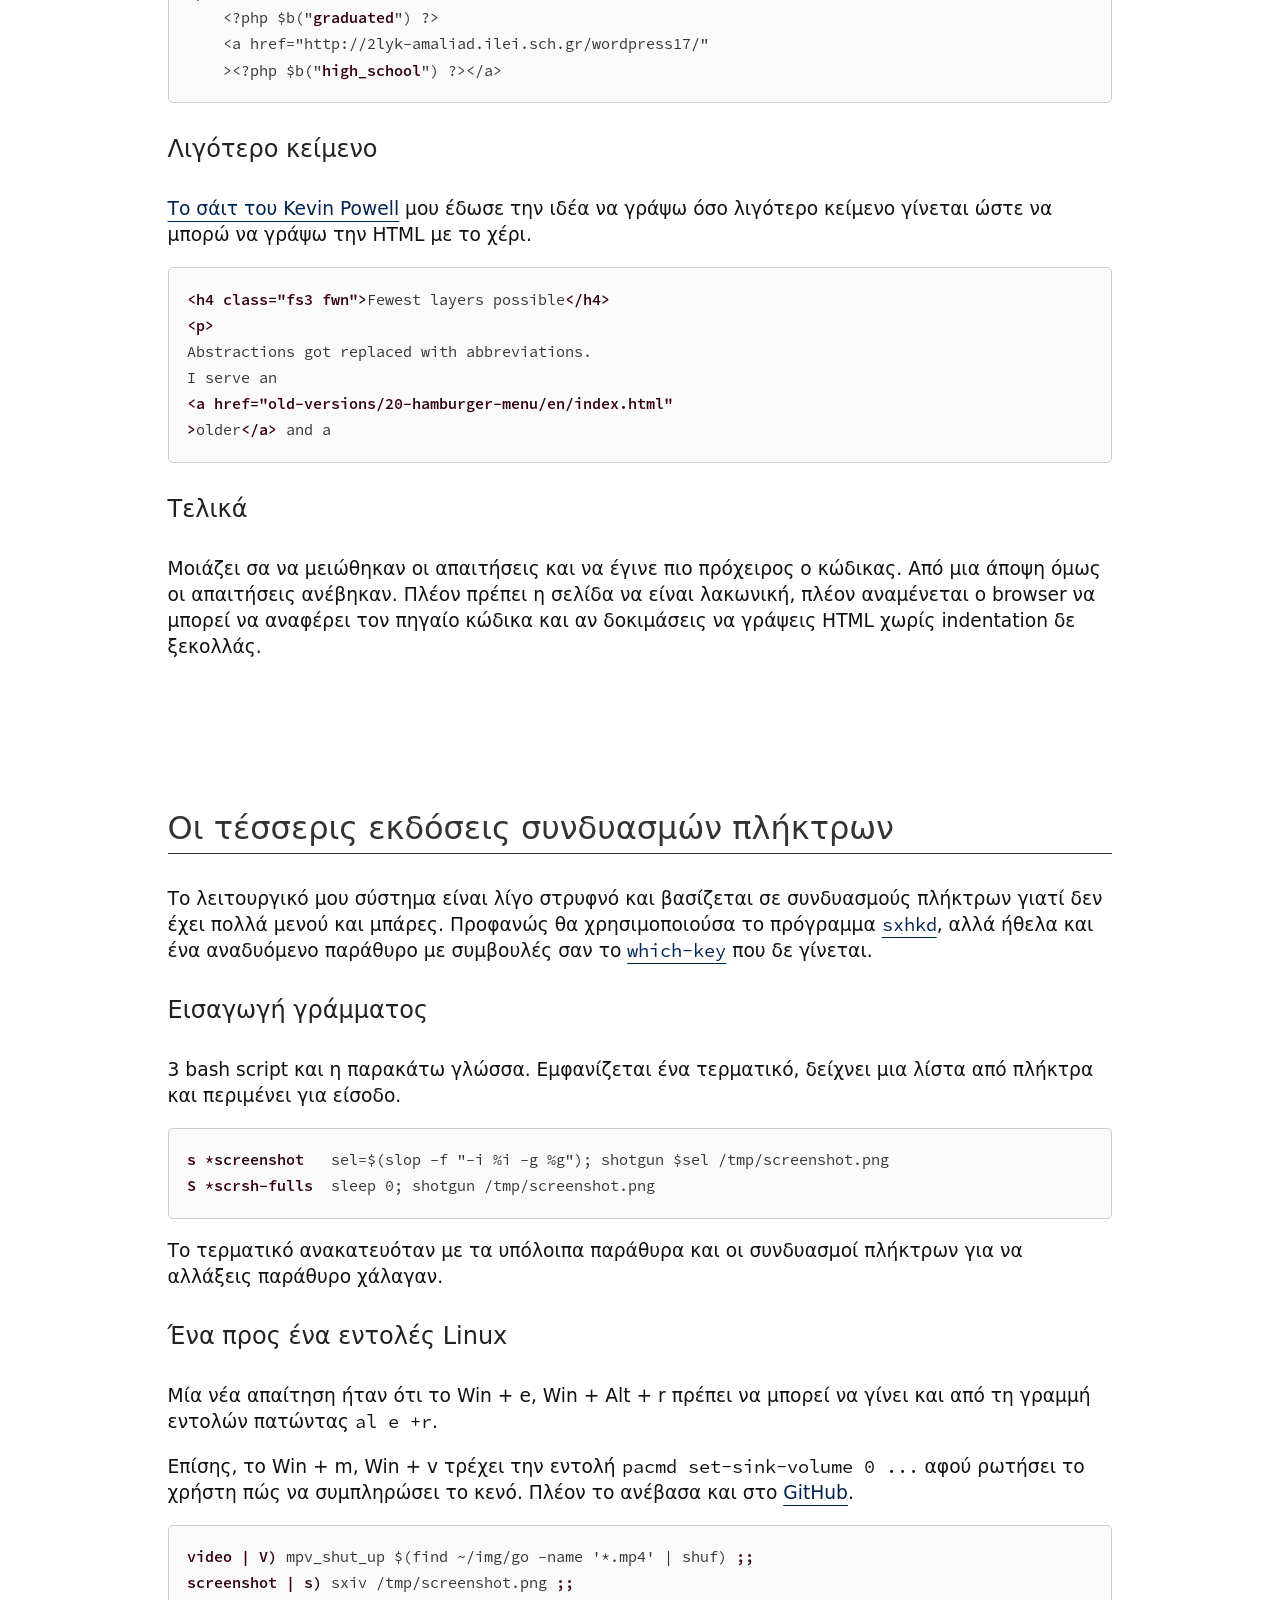
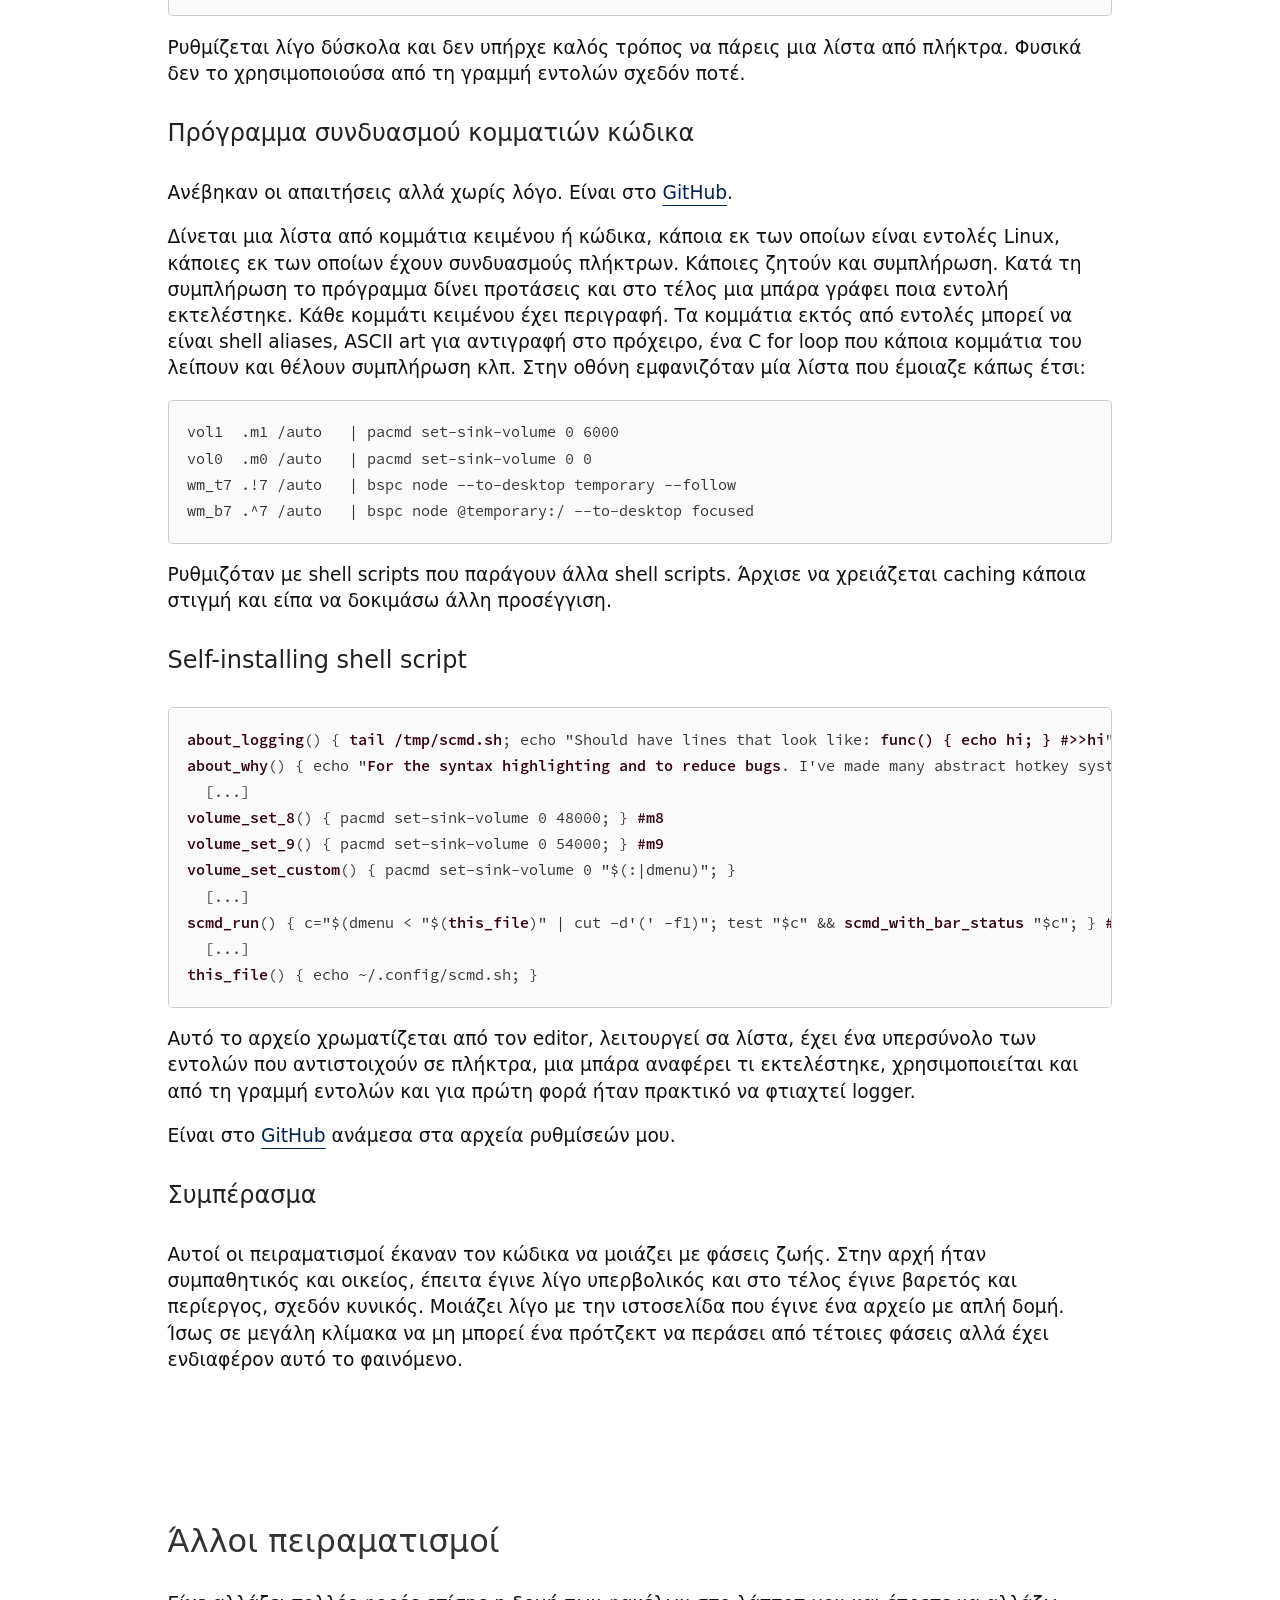
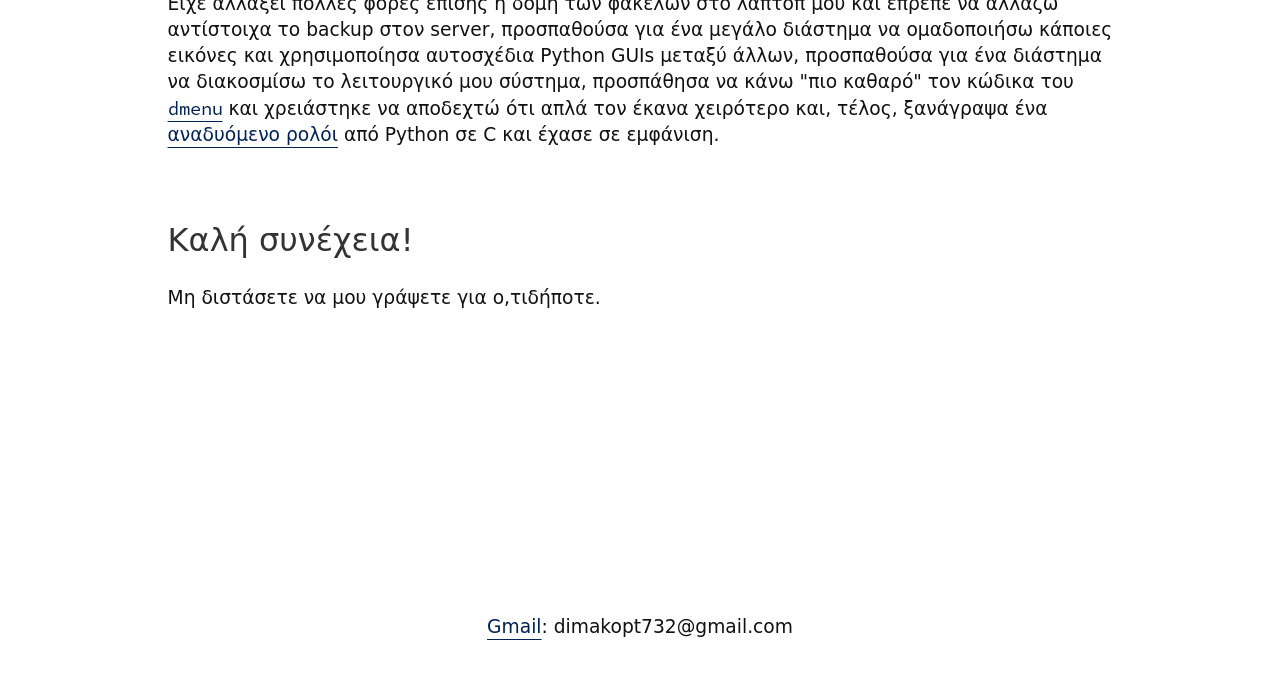
==== commit 153b02f3: "js and css files, smaller photo" ====
--- a/index-el.html
+++ b/index-el.html
@@ -7,198 +7,9 @@
 <meta charset="UTF-8">
 <meta name="robots" content="index, follow">
 <link rel="icon" href="favicon.ico">
-<script>
-function initColorScheme() {
-    const prefersDark = window.matchMedia('(prefers-color-scheme: dark)').matches;
-    const prefersContr = window.matchMedia('(prefers-contrast: more)').matches;
-    const preferredNow = prefersDark ? (prefersContr ? "contr" : "dark") : "light";
-
-    const lastPreferred = localStorage.getItem("portfolioColorSchemeLastPreferred");
-    const last = localStorage.getItem("portfolioColorSchemeLastUsed")
-    localStorage.setItem("portfolioColorSchemeLastPreferred", preferredNow);
-
-    if (lastPreferred === preferredNow && last)
-        setColorScheme(last);
-    else
-        setColorScheme(preferredNow);
-}
-
-initColorScheme();
-
-function setColorScheme(value) {
-    const binary = value === "contr" ? "dark" : value;
-    document.querySelector("html").style.colorScheme = binary;
-    document.querySelector("html").setAttribute("data-sch", value);
-    localStorage.setItem("portfolioColorSchemeLastUsed", value);
-}
-</script>
-<style>
-:root { color-scheme: light dark; }
-
-[data-sch=light] .bg { background-color: #fff; }
-[data-sch=light] a,
-[data-sch=light] a.fs1 { color: #025; }
-[data-sch=light] a:visited { color: #302; }
-[data-sch=light] .fs1 { color: #000; }
-[data-sch=light] .fs2 { color: #111; }
-[data-sch=light] .fs3 { color: #222; }
-[data-sch=light] .fs4 { color: #333; }
-[data-sch=light] .fs5 { color: #444; }
-
-[data-sch=contr] .bg { background-color: #000; }
-[data-sch=contr] a,
-[data-sch=contr] a.fs1 { color: #ff0; }
-[data-sch=contr] a:visited { color: #ffa; }
-
-.bg { background-color: #333; }
-a,
-a.fs1 { color: #bcf; }
-a:visited { color: #dcd; }
-.fs1 { color: #eee; }
-.fs2 { color: #ddd; }
-.fs3 { color: #ccc; }
-.fs4 { color: #bbb; }
-.fs5 { color: #bbb; }
-
-[data-sch=light] .code1 b { color: #301; }
-[data-sch=light] .code1 {
-    background-color: #fafafa;
-    border: 1px solid #ccc;
-    color: #333;
-}
-
-[data-sch=contr] .code1 b { color: #ff0; }
-[data-sch=contr] .code1 {
-    background-color: #000;
-    border: 1px solid #777;
-    color: #fff;
-}
-
-.code1 b { color: #da8; }
-.code1 {
-    background-color: #282828;
-    border: 1px solid #444;
-    color: #ccc;
-}
-
-body { font-family: system-ui,sans-serif; margin: 0; }
-a { text-underline-offset: 0.3em; }
-input, label { cursor: pointer; }
-pre { overflow-x: scroll; padding: 1em; border-radius: 5px; }
-pre > code { font-size: 0.4cm; }
-pre b { font-weight: normal; }
-code { font-family: source-code-pro-regular,monospace; }
-pre b { font-family: source-code-pro-semibold,monospace; }
-@font-face {
-    font-family: source-code-pro-regular;
-    src: url(r/source-code-pro-regular.otf);
-}
-@font-face {
-    font-family: source-code-pro-semibold;
-    src: url(r/source-code-pro-semibold.otf);
-}
-
-.ls1 { display: flex; flex-wrap: wrap; column-gap: 1.4em; padding: 0; }
-.ls1 > li { list-style: none; }
-.ls1 > li > a { display: flex; align-items: center; gap: 0.4em; padding: 1em 0; }
-.ls2 { padding: 0; margin: 0.5em 0; list-style: none; }
-.ls2 > li > label { display: inline-block; padding: 0.2em 0; }
-.column { margin: 0 auto; max-width: 30cm; padding: 0 1rem; }
-.header { position: relative; }
-
-fieldset.modal {
-    border: none;
-    padding: 0;
-    margin: 0;
-    display: inline-block;
-}
-fieldset.modal > legend {
-    padding-right: 1.3em;
-    border-radius: 4px;
-    position: relative;
-    cursor: pointer;
-}
-fieldset.modal > legend::after {
-    content: "";
-    position: absolute;
-    top: 0.2em;
-    right: 0;
-    width: 0.5em;
-    height: 0.5em;
-    border-bottom: 1px solid;
-    border-right: 1px solid;
-    transform: translate(0, 0.1em) rotate(45deg);
-}
-fieldset.modal:hover > legend::after {
-    border-bottom: 2px solid;
-    border-right: 2px solid;
-}
-fieldset.modal > .modal-box {
-    position: absolute;
-    top: -100vh;
-    left: 50%;
-    transform: translate(-50%, -10px);
-    opacity: 0%;
-    transition: transform 0.08s linear, opacity 0.08s linear;
-    width: max-content;
-    padding: 1em;
-    border-radius: 1em;
-    box-shadow: 0 0 10px -8px;
-}
-fieldset.modal:focus-within > .modal-box {
-    top: 1em;
-    opacity: 100%;
-    transform: translate(-50%, 0);
-}
-
-.fs1 { font-size: 12pt; line-height: 1.4em; }
-.fs2 { font-size: 14pt; line-height: 1.4em; }
-.fs3 { font-size: 18pt; line-height: 1.2em; }
-.fs4 { font-size: 24pt; line-height: 1.1em; }
-.fs5 { font-size: 32pt; line-height: 1em; }
-.fwn { font-weight: normal; }
-.picstretch { display: block; text-align: center; }
-.img { display: block; border-radius: 0 4px 4px 0; }
-.flex { display: flex; }
-.w100p { width: min(12cm, 100%); }
-.flexac { display: flex; align-items: center; }
-.flexjc { display: flex; justify-content: center; }
-.flexw { flex-wrap: wrap; }
-.spc { justify-content: space-between; }
-.m20 { margin: 0.6rem 0; }
-.m30 { margin: 1rem 0; }
-.ml2 { margin-left: 0.2em; }
-.ml3 { margin-left: 0.5em; }
-.ml4 { margin-left: 1em; }
-.ml5 { margin-left: 4em; }
-.mt1 { margin-top: 1.4cm; }
-.mt2 { margin-top: 1.8cm; }
-.mt3 { margin-top: 2.2cm; }
-.mt4 { margin-top: 2.6cm; }
-.mt5 { margin-top: 3.0cm; }
-.p20 { padding: 1rem 0; }
-.p30 { padding: 2rem 0; }
-.pl3 { padding-left: 1em; }
-.pl4 { padding-left: 2em; }
-.pt2 { padding-top: 1rem; }
-.gap3 { column-gap: 1cm; }
-.gap4 { column-gap: 2cm; }
-@media (min-width: 20cm) {
-    .wide-flex { display: flex; }
-    .wide-fix-size { width: min(10cm, 40vw); }
-    .fs5 { font-size: 40pt; line-height: 1em; }
-    .mt1 { margin-top: 2cm; }
-    .mt2 { margin-top: 3cm; }
-    .mt3 { margin-top: 4cm; }
-    .mt4 { margin-top: 5cm; }
-    .mt5 { margin-top: 8cm; }
-}
-.cards1 {
-    display: grid;
-    grid-template-columns: repeat(auto-fit, minmax(min(100%, 8cm), 1fr));
-}
-.bdb2 { border-bottom: 1px solid; padding-bottom: 0.2em; }
-</style>
+<link rel="stylesheet" href="style.css">
+<script src="globals.js"></script>
+<script> colorScheme.init(); </script>
 </head>
 <body class="bg fs2">
 <header class="column flexac flexw gap3 spc pt2 header">
@@ -247,16 +58,7 @@
 </label>
 </li>
 </ul>
-<script>
-  let q = "input[type=radio][name=theme]"
-  const themeRadios = document.querySelectorAll(q);
-  const sch = document.querySelector("html").getAttribute("data-sch");
-  for (let r of themeRadios) {
-      const v = r.getAttribute("value")
-      if (v == sch) r.checked = true;
-      r.onchange = function(_) {setColorScheme(v)}
-  }
-</script>
+<script> colorScheme.initInputs("input[type=radio][name=theme]") </script>
 </fieldset>
 <a class="p20" href="index.html">English</a>
 </header>
@@ -267,11 +69,11 @@
 <!-- στα Αγγλικά εδώ λέει I'm χωρίς strong -->
 <strong>Θοδωρής Δημακόπουλος</strong>
 </h2>
-<p class="fs4 m20">
+<p class="fs3 m20">
 Φοιτητής πληροφορικής, έχω κλίση στα Linux
 και προτιμώ την άμεση επικοινωνία.
 </p>
-<p class="m20">
+<p class="fs1 m20">
 Για πτυχίο θα χρειαστώ πρακτική άσκηση,
 κατά προτίμηση μερικής απασχόλησης έξι μηνών
 ή στην ανάγκη ολικής απασχόλησης τριών μηνών.
@@ -346,11 +148,9 @@
 </li>
 
 </ul>
-<h2 class="mt3 fs4 fwn"
->Γενικά</h2>
-<div class="cards1 gap3">
+<div class="cards1 gap3 mt2">
 <section>
-<h3 class="fs3 fwn">Web development</h3>
+<h2 class="fs3 fwn">Web development</h2>
 <p>
 Έκανα τρίμηνη πρακτική πλήρους απασχόλησης
 <a href="https://helvia.ai/">
@@ -374,7 +174,7 @@
 </p>
 </section>
 <section>
-<h3 class="fs3 fwn">Linux</h3>
+<h2 class="fs3 fwn">Linux</h2>
 <p>
 Θυμάμαι το 2020 να δοκίμασα WSL πρώτη φορά, έπειτα χρησιμοποίησα
 Linux Mint και έπειτα, επειδή δυσκολευόμουν να ρυθμίσω κάποια εργαλεία,
@@ -396,7 +196,7 @@
 </p>
 </section>
 <section>
-<h3 class="fs3 fwn">Κοινωνικές εμπειρίες</h3>
+<h2 class="fs3 fwn">Κοινωνικές εμπειρίες</h2>
 <p>
 Μέχρι το 2021 περίπου ήμουν στερεοτυπικός προγραμματιστής,
 σήμερα έχω κάποιους φίλους.
@@ -415,10 +215,10 @@
 </section>
 </div>
 
-<h3 class="fs4 fwn">
+<h2 class="fs4 fwn">
 <a href="r/cv-2024-10-10.pdf" style="font-weight: bold"
 >CV σε PDF</a>
-</h3>
+</h2>
 <p>
 Το CV δίνει πιο πολλή έμφαση σε μετρήσιμες έννοιες.
 </p>
--- a/style.css
+++ b/style.css
@@ -0,0 +1,165 @@
+:root { color-scheme: light dark; }
+
+[data-sch=light] .bg { background-color: #fff; }
+[data-sch=light] a,
+[data-sch=light] a.fs1 { color: #025; }
+[data-sch=light] a:visited { color: #302; }
+[data-sch=light] .fs1 { color: #000; }
+[data-sch=light] .fs2 { color: #111; }
+[data-sch=light] .fs3 { color: #222; }
+[data-sch=light] .fs4 { color: #333; }
+[data-sch=light] .fs5 { color: #444; }
+
+[data-sch=contr] .bg { background-color: #000; }
+[data-sch=contr] a,
+[data-sch=contr] a.fs1 { color: #ff0; }
+[data-sch=contr] a:visited { color: #ffa; }
+
+.bg { background-color: #333; }
+a,
+a.fs1 { color: #bcf; }
+a:visited { color: #dcd; }
+.fs1 { color: #eee; }
+.fs2 { color: #ddd; }
+.fs3 { color: #ccc; }
+.fs4 { color: #bbb; }
+.fs5 { color: #bbb; }
+
+[data-sch=light] .code1 b { color: #301; }
+[data-sch=light] .code1 {
+    background-color: #fafafa;
+    border: 1px solid #ccc;
+    color: #333;
+}
+
+[data-sch=contr] .code1 b { color: #ff0; }
+[data-sch=contr] .code1 {
+    background-color: #000;
+    border: 1px solid #777;
+    color: #fff;
+}
+
+.code1 b { color: #da8; }
+.code1 {
+    background-color: #282828;
+    border: 1px solid #444;
+    color: #ccc;
+}
+
+body { font-family: system-ui,sans-serif; margin: 0; }
+a { text-underline-offset: 0.3em; }
+input, label { cursor: pointer; }
+pre { overflow-x: scroll; padding: 1em; border-radius: 5px; }
+pre > code { font-size: 0.4cm; }
+pre b { font-weight: normal; }
+code { font-family: source-code-pro-regular,monospace; }
+pre b { font-family: source-code-pro-semibold,monospace; }
+@font-face {
+    font-family: source-code-pro-regular;
+    src: url(r/source-code-pro-regular.otf);
+}
+@font-face {
+    font-family: source-code-pro-semibold;
+    src: url(r/source-code-pro-semibold.otf);
+}
+
+.ls1 { display: flex; flex-wrap: wrap; column-gap: 1.4em; padding: 0; }
+.ls1 > li { list-style: none; }
+.ls1 > li > a { display: flex; align-items: center; gap: 0.4em; padding: 1em 0; }
+.ls2 { padding: 0; margin: 0.5em 0; list-style: none; }
+.ls2 > li > label { display: inline-block; padding: 0.2em 0; }
+.column { margin: 0 auto; max-width: 25cm; padding: 0 1rem; }
+.header { position: relative; }
+
+fieldset.modal {
+    border: none;
+    padding: 0;
+    margin: 0;
+    display: inline-block;
+}
+fieldset.modal > legend {
+    padding-right: 1.3em;
+    border-radius: 4px;
+    position: relative;
+    cursor: pointer;
+}
+fieldset.modal > legend::after {
+    content: "";
+    position: absolute;
+    top: 0.2em;
+    right: 0;
+    width: 0.5em;
+    height: 0.5em;
+    border-bottom: 1px solid;
+    border-right: 1px solid;
+    transform: translate(0, 0.1em) rotate(45deg);
+}
+fieldset.modal:hover > legend::after {
+    border-bottom: 2px solid;
+    border-right: 2px solid;
+}
+fieldset.modal > .modal-box {
+    position: absolute;
+    top: -100vh;
+    left: 50%;
+    transform: translate(-50%, -10px);
+    opacity: 0%;
+    transition: transform 0.08s linear, opacity 0.08s linear;
+    width: max-content;
+    padding: 1em;
+    border-radius: 1em;
+    box-shadow: 0 0 10px -8px;
+}
+fieldset.modal:focus-within > .modal-box {
+    top: 1em;
+    opacity: 100%;
+    transform: translate(-50%, 0);
+}
+
+.fs1 { font-size: 12pt; line-height: 1.4em; }
+.fs2 { font-size: 14pt; line-height: 1.4em; }
+.fs3 { font-size: 18pt; line-height: 1.2em; }
+.fs4 { font-size: 24pt; line-height: 1.1em; }
+.fs5 { font-size: 32pt; line-height: 1em; }
+.fwn { font-weight: normal; }
+.picstretch { display: block; text-align: center; }
+.img { display: block; border-radius: 0 4px 4px 0; }
+.flex { display: flex; }
+.w100p { width: min(12cm, 100%); }
+.flexac { display: flex; align-items: center; }
+.flexjc { display: flex; justify-content: center; }
+.flexw { flex-wrap: wrap; }
+.spc { justify-content: space-between; }
+.m20 { margin: 0.6rem 0; }
+.m30 { margin: 1rem 0; }
+.ml2 { margin-left: 0.2em; }
+.ml3 { margin-left: 0.5em; }
+.ml4 { margin-left: 1em; }
+.ml5 { margin-left: 4em; }
+.mt1 { margin-top: 1.4cm; }
+.mt2 { margin-top: 1.8cm; }
+.mt3 { margin-top: 2.2cm; }
+.mt4 { margin-top: 2.6cm; }
+.mt5 { margin-top: 3.0cm; }
+.p20 { padding: 1rem 0; }
+.p30 { padding: 2rem 0; }
+.pl3 { padding-left: 1em; }
+.pl4 { padding-left: 2em; }
+.pt2 { padding-top: 1rem; }
+.gap3 { column-gap: 1cm; }
+.gap4 { column-gap: 2cm; }
+@media (min-width: 20cm) {
+    .wide-flex { display: flex; }
+    .wide-fix-size { width: min(8cm, 40vw); }
+    .fs5 { font-size: 40pt; line-height: 1em; }
+    .mt1 { margin-top: 2cm; }
+    .mt2 { margin-top: 3cm; }
+    .mt3 { margin-top: 4cm; }
+    .mt4 { margin-top: 5cm; }
+    .mt5 { margin-top: 8cm; }
+}
+.cards1 {
+    display: grid;
+    grid-template-columns: repeat(auto-fit, minmax(min(100%, 8cm), 1fr));
+}
+.bdb2 { border-bottom: 1px solid; padding-bottom: 0.2em; }
